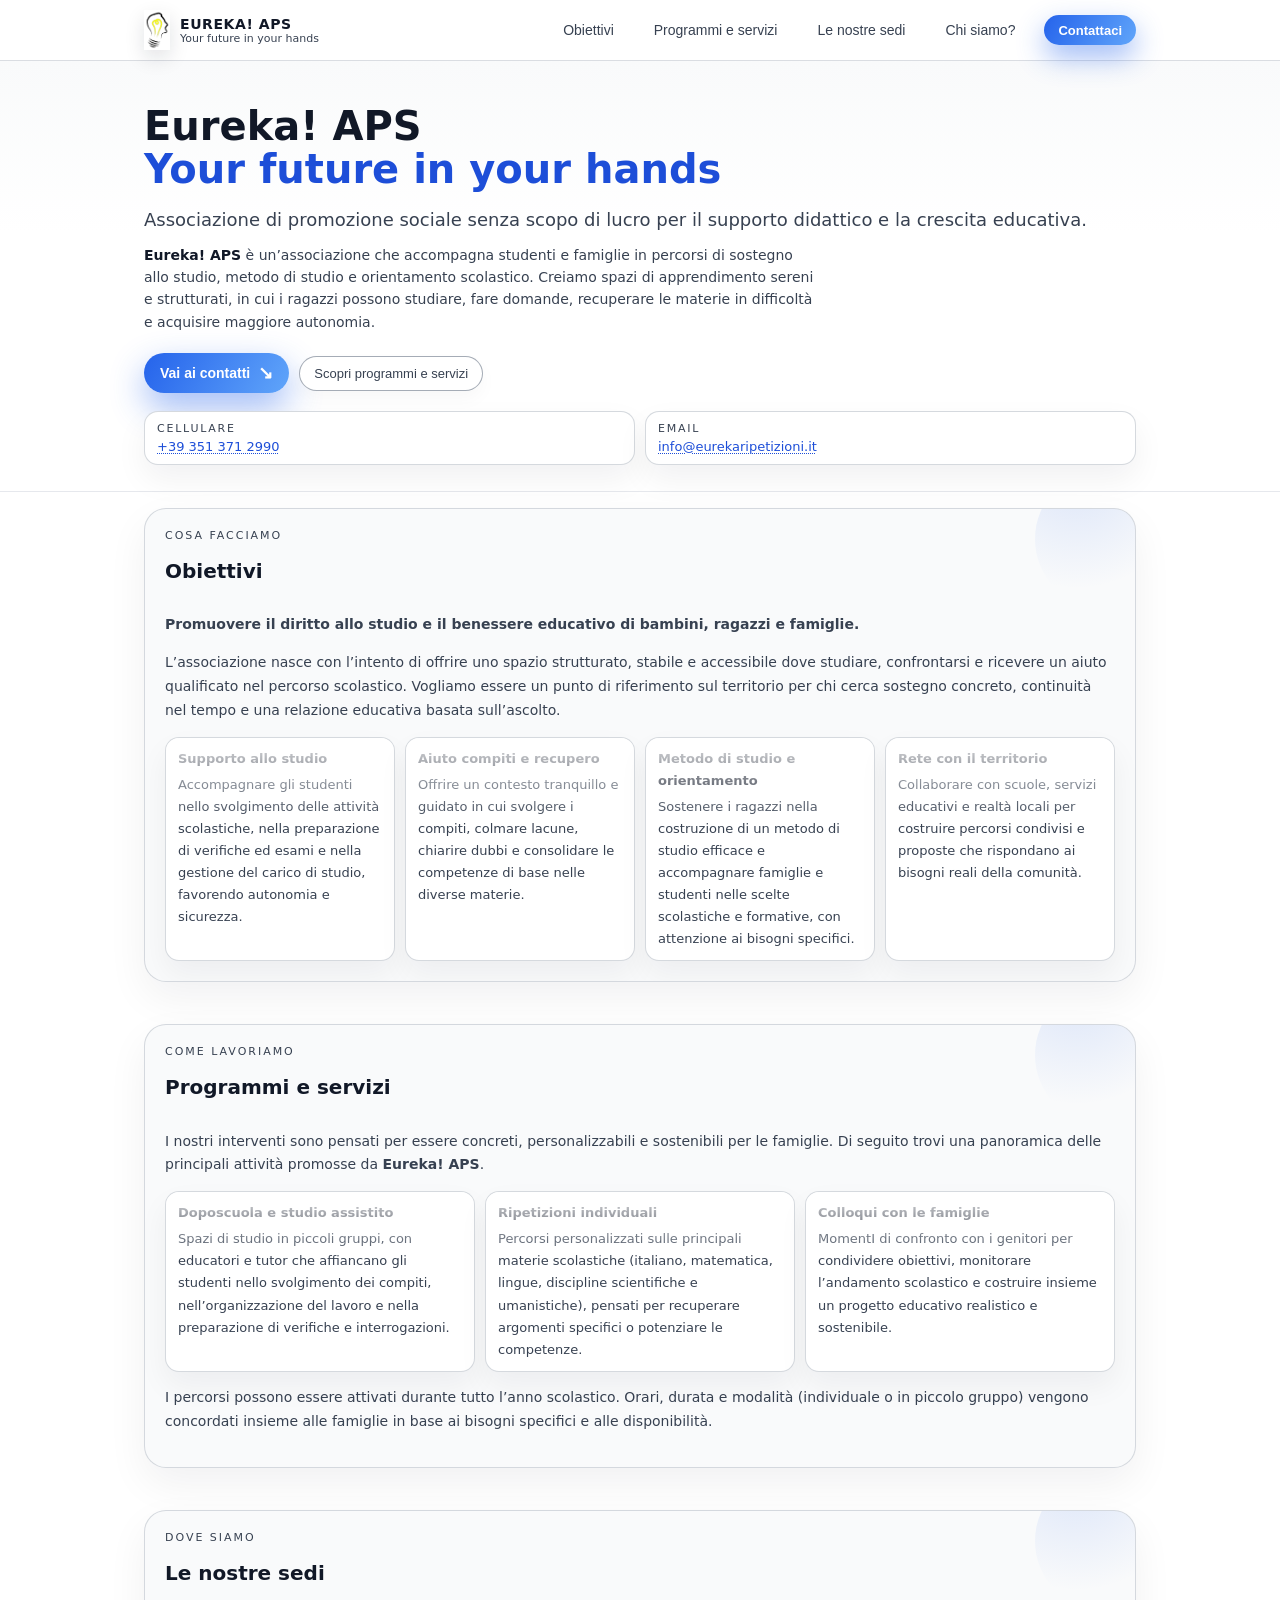
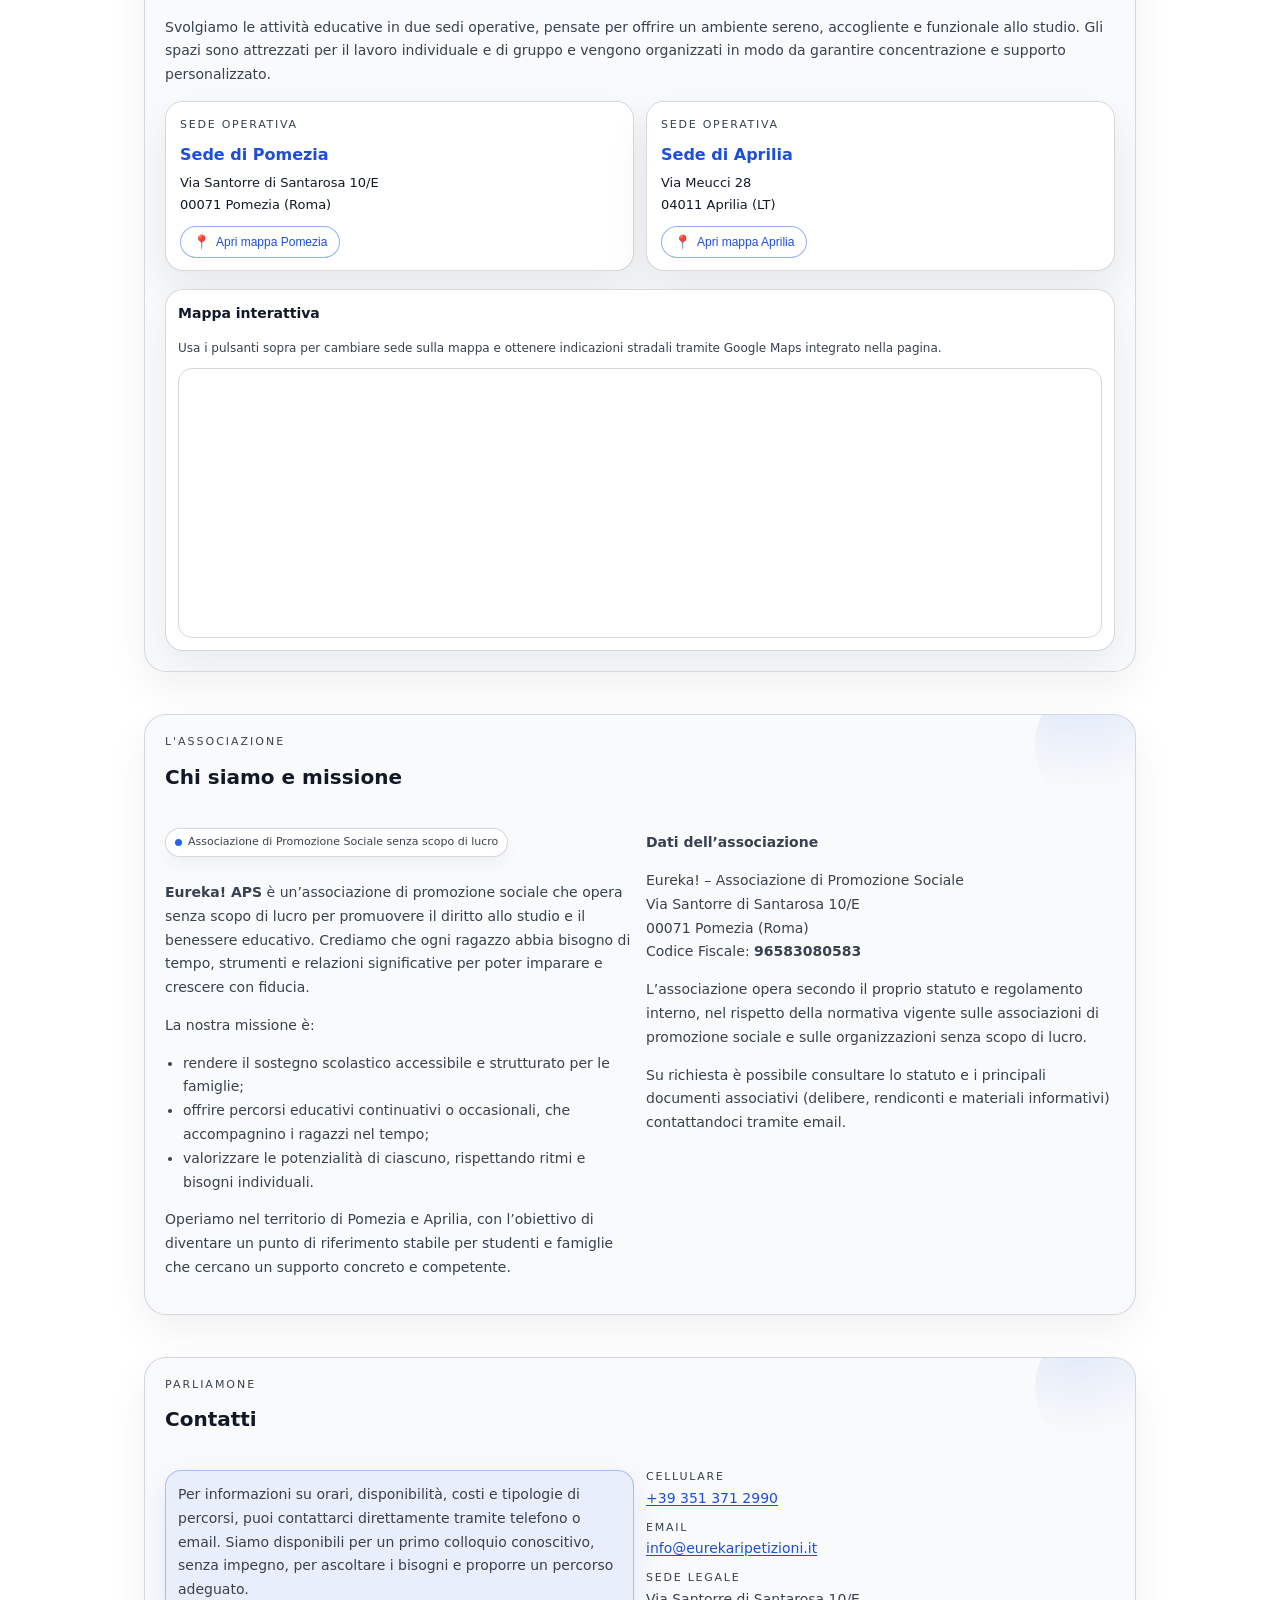
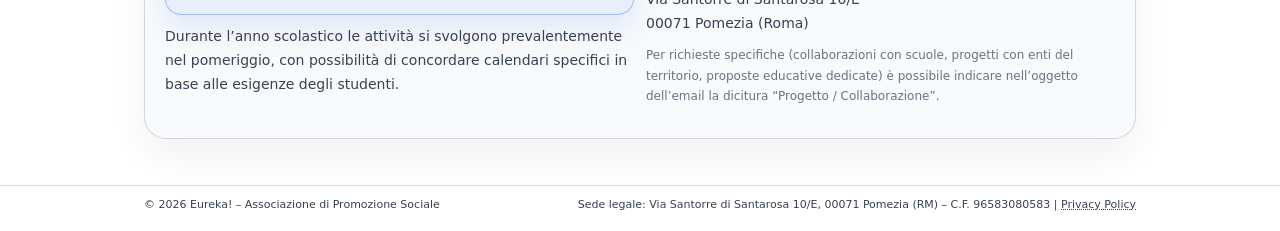
==== index.html @ 98cc7f1d "Update index.html" ====
<!DOCTYPE html>
<html lang="it">
<head>
    <meta charset="UTF-8">
    <meta name="viewport" content="width=device-width, initial-scale=1.0">
    <title>Eureka! APS – Your future in your hands</title>
    <meta name="description" content="Eureka! APS è un'associazione di promozione sociale senza scopo di lucro che offre supporto didattico, doposcuola e ripetizioni per studenti di ogni ordine e grado a Pomezia e Aprilia.">
    <style>
        :root {
            --bg-page: #ffffff;
            --bg-soft: #f9fafb;
            --card-bg: #ffffff;
            --accent: #2563eb;
            --accent-soft: rgba(37, 99, 235, 0.08);
            --accent-strong: #1d4ed8;
            --text-main: #111827;
            --text-muted: #374151;
            --border-subtle: rgba(209, 213, 219, 0.9);
            --radius-lg: 18px;
            --radius-full: 999px;
            --shadow-soft: 0 18px 40px rgba(15, 23, 42, 0.08);
            --max-width: 1024px;
            --transition-fast: 0.16s ease-out;
        }

        * {
            box-sizing: border-box;
        }

        body {
            margin: 0;
            font-family: system-ui, -apple-system, BlinkMacSystemFont, "SF Pro Text", Roboto, sans-serif;
            background: var(--bg-page);
            color: var(--text-main);
            -webkit-font-smoothing: antialiased;
        }

        a {
            color: inherit;
            text-decoration: none;
        }

        .page-shell {
            min-height: 100vh;
            display: flex;
            flex-direction: column;
            background: var(--bg-page);
        }

        /* HEADER */

        header {
            position: sticky;
            top: 0;
            z-index: 20;
            backdrop-filter: blur(16px);
            background: rgba(255, 255, 255, 0.96);
            border-bottom: 1px solid rgba(209, 213, 219, 0.8);
        }

        .nav {
            max-width: var(--max-width);
            margin: 0 auto;
            padding: 10px 16px;
            display: flex;
            align-items: center;
            justify-content: space-between;
            gap: 12px;
        }

        .nav-brand {
            display: flex;
            align-items: center;
            gap: 10px;
        }

        .logo-img {
            height: 40px;
            width: auto;
            border-radius: 0;
            box-shadow: 0 8px 20px rgba(15, 23, 42, 0.12);
        }

        .nav-title {
            display: flex;
            flex-direction: column;
        }

        .nav-title span:first-child {
            font-weight: 600;
            letter-spacing: 0.04em;
            font-size: 14px;
            text-transform: uppercase;
        }

        .nav-title span:last-child {
            font-size: 11px;
            color: var(--text-muted);
        }

        .nav-links {
            display: flex;
            gap: 18px;
            font-size: 14px;
            color: var(--text-muted);
        }

        .nav-link {
            padding: 6px 10px;
            border-radius: var(--radius-full);
            border: 1px solid transparent;
            cursor: pointer;
            background: transparent;
            font-size: 14px;
            color: var(--text-muted);
            transition: all var(--transition-fast);
        }

        .nav-link:hover {
            color: var(--text-main);
            border-color: rgba(156, 163, 175, 0.8);
            background: rgba(248, 250, 252, 0.9);
            transform: translateY(-1px);
            box-shadow: 0 6px 16px rgba(15, 23, 42, 0.08);
        }

        .nav-cta {
            padding: 7px 14px;
            border-radius: var(--radius-full);
            border: none;
            background: linear-gradient(120deg, #2563eb, #60a5fa);
            color: #ffffff;
            font-weight: 600;
            font-size: 13px;
            cursor: pointer;
            box-shadow: 0 12px 28px rgba(37, 99, 235, 0.45);
            white-space: nowrap;
            transition: transform var(--transition-fast), box-shadow var(--transition-fast), filter var(--transition-fast);
        }

        .nav-cta:hover {
            transform: translateY(-2px);
            box-shadow: 0 18px 42px rgba(37, 99, 235, 0.6);
            filter: brightness(1.05);
        }

        .nav-toggle {
            display: none;
            border: 1px solid rgba(156, 163, 175, 0.8);
            background: #ffffff;
            border-radius: var(--radius-full);
            padding: 6px 10px;
            color: var(--text-muted);
            font-size: 12px;
            cursor: pointer;
        }

        main {
            flex: 1;
        }

        /* HERO */

        .hero-wrapper {
            background: linear-gradient(to bottom, #f9fafb 0, #ffffff 40%);
            border-bottom: 1px solid rgba(229, 231, 235, 0.9);
        }

        .hero {
            max-width: var(--max-width);
            margin: 0 auto;
            padding: 28px 16px 26px;
        }

        .hero-badge {
            display: inline-flex;
            align-items: center;
            gap: 8px;
            border-radius: var(--radius-full);
            padding: 4px 10px 4px 4px;
            border: 1px solid rgba(156, 163, 175, 0.8);
            background: #ffffff;
            font-size: 11px;
            color: var(--text-muted);
            box-shadow: 0 8px 18px rgba(15, 23, 42, 0.04);
        }

        .hero-badge-dot {
            width: 18px;
            height: 18px;
            border-radius: var(--radius-full);
            background: radial-gradient(circle at 30% 0%, #22c55e, #16a34a 50%, #bbf7d0 100%);
            box-shadow: 0 0 0 1px rgba(34, 197, 94, 0.7);
        }

        .hero-title {
            font-size: clamp(30px, 4vw, 40px);
            line-height: 1.07;
            font-weight: 700;
            margin: 16px 0 10px;
        }

        .hero-title span {
            color: var(--accent-strong);
        }

        .hero-subtitle {
            font-size: 18px;
            color: var(--text-muted);
            margin-bottom: 10px;
        }

        .hero-subsubtitle {
            font-size: 14px;
            color: var(--text-muted);
            margin-bottom: 16px;
        }

        .hero-intro {
            font-size: 14px;
            line-height: 1.6;
            color: var(--text-muted);
            max-width: 42rem;
        }

        .hero-intro strong {
            color: var(--text-main);
            font-weight: 600;
        }

        .hero-actions {
            display: flex;
            flex-wrap: wrap;
            gap: 10px;
            margin-top: 20px;
            align-items: center;
        }

        .btn-primary {
            padding: 9px 16px;
            border-radius: var(--radius-full);
            border: none;
            background: linear-gradient(120deg, #2563eb, #60a5fa);
            color: #ffffff;
            font-size: 14px;
            font-weight: 600;
            cursor: pointer;
            box-shadow: 0 14px 34px rgba(37, 99, 235, 0.45);
            display: inline-flex;
            align-items: center;
            gap: 8px;
            transition: transform var(--transition-fast), box-shadow var(--transition-fast), filter var(--transition-fast);
        }

        .btn-primary span {
            font-size: 18px;
        }

        .btn-primary:hover {
            transform: translateY(-2px);
            box-shadow: 0 20px 48px rgba(37, 99, 235, 0.65);
            filter: brightness(1.06);
        }

        .btn-ghost {
            padding: 9px 14px;
            border-radius: var(--radius-full);
            border: 1px solid rgba(156, 163, 175, 0.9);
            background: #ffffff;
            color: var(--text-muted);
            font-size: 13px;
            cursor: pointer;
            box-shadow: 0 8px 18px rgba(15, 23, 42, 0.03);
            transition: transform var(--transition-fast), box-shadow var(--transition-fast), background var(--transition-fast), color var(--transition-fast);
        }

        .btn-ghost:hover {
            background: #f9fafb;
            color: var(--text-main);
            transform: translateY(-1px);
            box-shadow: 0 14px 30px rgba(15, 23, 42, 0.08);
        }

        .hero-note {
            margin-top: 14px;
            font-size: 12px;
            color: var(--text-muted);
            border-radius: var(--radius-full);
            padding: 7px 12px;
            background: #ffffff;
            border: 1px dashed rgba(156, 163, 175, 0.9);
            max-width: 520px;
            box-shadow: 0 10px 24px rgba(15, 23, 42, 0.04);
        }

        /* MINI BOX CONTATTI NELL'HERO */

        .hero-contact-strip {
            margin-top: 18px;
            display: flex;
            flex-wrap: wrap;
            gap: 10px;
        }

        .hero-contact-card {
            flex: 1 1 220px;
            min-width: 220px;
            padding: 10px 12px;
            border-radius: 14px;
            background: #ffffff;
            border: 1px solid rgba(209, 213, 219, 0.9);
            box-shadow: 0 14px 32px rgba(15, 23, 42, 0.06);
            font-size: 13px;
            color: var(--text-muted);
            display: grid;
            gap: 4px;
            transition: transform var(--transition-fast), box-shadow var(--transition-fast), border-color var(--transition-fast);
        }

        .hero-contact-card:hover {
            transform: translateY(-2px);
            box-shadow: 0 20px 48px rgba(37, 99, 235, 0.16);
            border-color: rgba(37, 99, 235, 0.55);
        }

        .hero-contact-label {
            font-size: 11px;
            text-transform: uppercase;
            letter-spacing: 0.16em;
            color: var(--text-muted);
        }

        .hero-contact-value a {
            text-decoration: underline;
            text-decoration-style: dotted;
            text-decoration-thickness: 1px;
            text-underline-offset: 2px;
            color: var(--accent-strong);
            font-weight: 500;
        }

        .hero-contact-value a:hover {
            color: #1e40af;
        }

        /* SEZIONI */

        .section {
            max-width: var(--max-width);
            margin: 0 auto;
            padding: 16px 16px 26px;
        }

        .section-inner {
            background: var(--bg-soft);
            border-radius: 22px;
            border: 1px solid var(--border-subtle);
            padding: 20px;
            box-shadow: 0 16px 40px rgba(15, 23, 42, 0.06);
            position: relative;
            overflow: hidden;
        }

        .section-inner::before {
            content: "";
            position: absolute;
            top: -40px;
            right: -40px;
            width: 140px;
            height: 140px;
            border-radius: 999px;
            background: radial-gradient(circle at 30% 0%, rgba(37, 99, 235, 0.14), transparent 70%);
            pointer-events: none;
        }

        .section-header {
            display: flex;
            justify-content: space-between;
            gap: 12px;
            align-items: baseline;
            margin-bottom: 12px;
            position: relative;
        }

        .section-title {
            font-size: 20px;
            font-weight: 600;
            color: var(--text-main);
        }

        .section-kicker {
            font-size: 11px;
            text-transform: uppercase;
            letter-spacing: 0.18em;
            color: var(--text-muted);
        }

        .section-body {
            font-size: 14px;
            line-height: 1.7;
            color: var(--text-muted);
            position: relative;
        }

        .pill {
            display: inline-flex;
            align-items: center;
            gap: 6px;
            padding: 4px 9px;
            border-radius: var(--radius-full);
            border: 1px solid rgba(209, 213, 219, 0.9);
            font-size: 11px;
            color: var(--text-muted);
            margin-bottom: 10px;
            background: #ffffff;
            box-shadow: 0 8px 18px rgba(15, 23, 42, 0.04);
        }

        .pill-dot {
            width: 7px;
            height: 7px;
            border-radius: var(--radius-full);
            background: #2563eb;
        }

        /* OBIETTIVI */

        .objectives-list {
            margin-top: 10px;
            display: grid;
            grid-template-columns: repeat(auto-fit, minmax(190px, 1fr));
            gap: 10px;
        }

        .objective-item {
            padding: 10px 12px;
            border-radius: 14px;
            background: #ffffff;
            border: 1px solid rgba(209, 213, 219, 0.9);
            font-size: 13px;
            color: var(--text-muted);
            box-shadow: 0 14px 30px rgba(15, 23, 42, 0.05);
            position: relative;
            overflow: hidden;
            transition: transform var(--transition-fast), box-shadow var(--transition-fast), border-color var(--transition-fast);
        }

        .objective-item::before {
            content: "";
            position: absolute;
            top: 0;
            left: -20%;
            width: 140%;
            height: 38%;
            background: linear-gradient(to bottom, rgba(255, 255, 255, 0.9), transparent);
            pointer-events: none;
        }

        .objective-item strong {
            display: block;
            margin-bottom: 4px;
            font-size: 13px;
            color: var(--text-main);
        }

        .objective-item:hover {
            transform: translateY(-2px);
            box-shadow: 0 20px 46px rgba(15, 23, 42, 0.12);
            border-color: rgba(37, 99, 235, 0.55);
        }

        /* SEDI VISIBILI */

        .cards-grid {
            margin-top: 12px;
            display: grid;
            grid-template-columns: repeat(auto-fit, minmax(230px, 1fr));
            gap: 12px;
        }

        .card {
            background: #ffffff;
            border-radius: 18px;
            padding: 14px 14px 12px;
            border: 1px solid rgba(209, 213, 219, 0.9);
            box-shadow: 0 18px 40px rgba(15, 23, 42, 0.08);
            position: relative;
            overflow: hidden;
            transition: transform var(--transition-fast), box-shadow var(--transition-fast), border-color var(--transition-fast), background var(--transition-fast);
        }

        .card::before {
            content: "";
            position: absolute;
            top: 0;
            left: -20%;
            width: 140%;
            height: 40%;
            background: linear-gradient(to bottom, rgba(255, 255, 255, 0.95), transparent);
            pointer-events: none;
        }

        .card-label {
            font-size: 11px;
            color: var(--text-muted);
            text-transform: uppercase;
            letter-spacing: 0.16em;
            margin-bottom: 6px;
            position: relative;
        }

        .card-title {
            position: relative;
            font-size: 16px;
            font-weight: 600;
            margin-bottom: 4px;
            color: var(--accent-strong);
        }

        .card-address {
            position: relative;
            font-size: 13px;
            color: var(--text-main);
            margin-bottom: 10px;
        }

        .card:hover {
            transform: translateY(-4px);
            box-shadow: 0 24px 60px rgba(37, 99, 235, 0.2);
            border-color: rgba(37, 99, 235, 0.7);
            background: #fefefe;
        }

        .card-actions {
            position: relative;
            margin-top: 4px;
        }

        .btn-map {
            display: inline-flex;
            align-items: center;
            gap: 6px;
            padding: 7px 12px;
            border-radius: var(--radius-full);
            border: 1px solid rgba(37, 99, 235, 0.5);
            background: #ffffff;
            color: var(--accent-strong);
            font-size: 12px;
            font-weight: 500;
            cursor: pointer;
            transition: background var(--transition-fast), color var(--transition-fast), box-shadow var(--transition-fast), transform var(--transition-fast), border-color var(--transition-fast);
        }

        .btn-map span {
            font-size: 14px;
        }

        .btn-map:hover {
            background: linear-gradient(120deg, #2563eb, #60a5fa);
            color: #ffffff;
            box-shadow: 0 14px 32px rgba(37, 99, 235, 0.45);
            transform: translateY(-1px);
            border-color: transparent;
        }

        /* MAPPA */

        .map-wrapper {
            margin-top: 18px;
            border-radius: 18px;
            background: #ffffff;
            border: 1px solid rgba(209, 213, 219, 0.9);
            box-shadow: 0 18px 40px rgba(15, 23, 42, 0.06);
            padding: 12px;
            position: relative;
        }

        .map-header {
            font-size: 14px;
            font-weight: 600;
            margin-bottom: 4px;
            color: var(--text-main);
        }

        .map-subtitle {
            font-size: 12px;
            color: var(--text-muted);
            margin-bottom: 10px;
        }

        .map-frame-wrapper {
            border-radius: 14px;
            overflow: hidden;
            border: 1px solid rgba(209, 213, 219, 0.9);
        }

        #mapFrame {
            width: 100%;
            height: 260px;
            border: 0;
        }

        /* COLONNE / CONTATTI */

        .two-column {
            display: grid;
            grid-template-columns: minmax(0, 1.1fr) minmax(0, 1.1fr);
            gap: 12px;
        }

        .contact-highlight {
            margin-top: 10px;
            padding: 12px;
            border-radius: 16px;
            background: var(--accent-soft);
            border: 1px solid rgba(37, 99, 235, 0.35);
            font-size: 14px;
            color: var(--text-muted);
            box-shadow: 0 14px 32px rgba(37, 99, 235, 0.12);
        }

        .contact-highlight a {
            text-decoration: underline;
            text-decoration-style: dotted;
            text-decoration-thickness: 1px;
        }

        .contact-data {
            display: grid;
            gap: 8px;
            margin-top: 8px;
            font-size: 14px;
        }

        .contact-row-label {
            font-size: 11px;
            text-transform: uppercase;
            letter-spacing: 0.16em;
            color: var(--text-muted);
        }

        .contact-row-value a {
            text-decoration: underline;
            text-decoration-style: solid;
            text-underline-offset: 2px;
            color: var(--accent-strong);
            font-weight: 500;
            transition: color var(--transition-fast);
        }

        .contact-row-value a:hover {
            color: #1e40af;
        }

        footer {
            border-top: 1px solid rgba(209, 213, 219, 0.9);
            margin-top: 20px;
            background: #ffffff;
        }

        .footer-inner {
            max-width: var(--max-width);
            margin: 0 auto;
            padding: 12px 16px 20px;
            font-size: 11px;
            color: var(--text-muted);
            display: flex;
            justify-content: space-between;
            gap: 10px;
            flex-wrap: wrap;
        }

        .footer-inner a {
            text-decoration: underline;
            text-decoration-style: dotted;
            text-decoration-thickness: 1px;
        }

        /* RESPONSIVE */

        @media (max-width: 768px) {
            .nav-links {
                display: none;
                position: absolute;
                top: 52px;
                right: 12px;
                padding: 10px;
                border-radius: 16px;
                background: #ffffff;
                border: 1px solid rgba(209, 213, 219, 0.9);
                flex-direction: column;
                min-width: 180px;
                box-shadow: 0 14px 30px rgba(15, 23, 42, 0.12);
            }

            .nav-links.open {
                display: flex;
            }

            .nav-cta {
                width: 100%;
                justify-content: center;
            }

            .nav-toggle {
                display: inline-flex;
                align-items: center;
                gap: 6px;
            }

            .nav {
                position: relative;
            }

            .section-inner {
                border-radius: 18px;
            }

            .two-column {
                grid-template-columns: minmax(0, 1fr);
            }

            .hero-title {
                font-size: 28px;
            }

            #mapFrame {
                height: 220px;
            }
        }

        @media (max-width: 480px) {
            .hero {
                padding-bottom: 22px;
            }
        }
    </style>
</head>
<body>
<div class="page-shell">
    <header>
        <div class="nav">
            <div class="nav-brand">
                <img src="logo.png" alt="Logo Eureka! APS" class="logo-img">
                <div class="nav-title">
                    <span>Eureka! APS</span>
                    <span>Your future in your hands</span>
                </div>
            </div>
            <button class="nav-toggle" id="navToggle">
                Menu
                <span>☰</span>
            </button>
            <nav class="nav-links" id="navLinks">
                <button class="nav-link" data-scroll="#obiettivi">Obiettivi</button>
                <button class="nav-link" data-scroll="#programmi">Programmi e servizi</button>
                <button class="nav-link" data-scroll="#sedi">Le nostre sedi</button>
                <button class="nav-link" data-scroll="#chi-siamo">Chi siamo?</button>
                <button class="nav-cta" data-scroll="#contatti">Contattaci</button>
            </nav>
        </div>
    </header>

    <main>
        <div class="hero-wrapper">
            <section class="hero" id="top">
                <div>
                    <h1 class="hero-title">
                        Eureka! APS<br>
                        <span>Your future in your hands</span>
                    </h1>
                    <p class="hero-subtitle">
                        Associazione di promozione sociale senza scopo di lucro per il supporto didattico e la crescita educativa.
                    </p>
                    <p class="hero-intro">
                        <strong>Eureka! APS</strong> è un’associazione che accompagna studenti e famiglie in percorsi
                        di sostegno allo studio, metodo di studio e orientamento scolastico. Creiamo spazi di
                        apprendimento sereni e strutturati, in cui i ragazzi possono studiare, fare domande,
                        recuperare le materie in difficoltà e acquisire maggiore autonomia.
                    </p>
                    <div class="hero-actions">
                        <button class="btn-primary" data-scroll="#contatti">
                            Vai ai contatti <span>↘</span>
                        </button>
                        <button class="btn-ghost" data-scroll="#programmi">
                            Scopri programmi e servizi
                        </button>
                    </div>

                    <!-- Mini box contatti subito visibile -->
                    <div class="hero-contact-strip">
                        <div class="hero-contact-card">
                            <div class="hero-contact-label">Cellulare</div>
                            <div class="hero-contact-value">
                                <a href="tel:+393513712990">+39 351 371 2990</a>
                            </div>
                        </div>
                        <div class="hero-contact-card">
                            <div class="hero-contact-label">Email</div>
                            <div class="hero-contact-value">
                                <a href="mailto:info@eurekaripetizioni.it">info@eurekaripetizioni.it</a>
                            </div>
                        </div>
                    </div>
                </div>
            </section>
        </div>

        <!-- OBIETTIVI SINTETICI -->
        <section class="section" id="obiettivi">
            <div class="section-inner">
                <div class="section-header">
                    <div>
                        <div class="section-kicker">Cosa facciamo</div>
                        <h2 class="section-title">Obiettivi</h2>
                    </div>
                </div>
                <div class="section-body">
                    <p><strong>Promuovere il diritto allo studio e il benessere educativo di bambini, ragazzi e famiglie.</strong></p>
                    <p>
                        L’associazione nasce con l’intento di offrire uno spazio strutturato, stabile e accessibile dove
                        studiare, confrontarsi e ricevere un aiuto qualificato nel percorso scolastico. Vogliamo essere
                        un punto di riferimento sul territorio per chi cerca sostegno concreto, continuità nel tempo e
                        una relazione educativa basata sull’ascolto.
                    </p>
                    <div class="objectives-list">
                        <div class="objective-item">
                            <strong>Supporto allo studio</strong>
                            Accompagnare gli studenti nello svolgimento delle attività scolastiche, nella preparazione
                            di verifiche ed esami e nella gestione del carico di studio, favorendo autonomia e sicurezza.
                        </div>
                        <div class="objective-item">
                            <strong>Aiuto compiti e recupero</strong>
                            Offrire un contesto tranquillo e guidato in cui svolgere i compiti, colmare lacune,
                            chiarire dubbi e consolidare le competenze di base nelle diverse materie.
                        </div>
                        <div class="objective-item">
                            <strong>Metodo di studio e orientamento</strong>
                            Sostenere i ragazzi nella costruzione di un metodo di studio efficace e accompagnare famiglie
                            e studenti nelle scelte scolastiche e formative, con attenzione ai bisogni specifici.
                        </div>
                        <div class="objective-item">
                            <strong>Rete con il territorio</strong>
                            Collaborare con scuole, servizi educativi e realtà locali per costruire percorsi condivisi
                            e proposte che rispondano ai bisogni reali della comunità.
                        </div>
                    </div>
                </div>
            </div>
        </section>

        <!-- PROGRAMMI E SERVIZI -->
        <section class="section" id="programmi">
            <div class="section-inner">
                <div class="section-header">
                    <div>
                        <div class="section-kicker">Come lavoriamo</div>
                        <h2 class="section-title">Programmi e servizi</h2>
                    </div>
                </div>
                <div class="section-body">
                    <p>
                        I nostri interventi sono pensati per essere concreti, personalizzabili e sostenibili per le
                        famiglie. Di seguito trovi una panoramica delle principali attività promosse da <strong>Eureka! APS</strong>.
                    </p>
                    <div class="objectives-list">
                                                <div class="objective-item">
                            <strong>Doposcuola e studio assistito</strong>
                            Spazi di studio in piccoli gruppi, con educatori e tutor che affiancano gli studenti
                            nello svolgimento dei compiti, nell’organizzazione del lavoro e nella preparazione di
                            verifiche e interrogazioni.
                        </div>
                        <div class="objective-item">
                            <strong>Ripetizioni individuali</strong>
                            Percorsi personalizzati sulle principali materie scolastiche (italiano, matematica,
                            lingue, discipline scientifiche e umanistiche), pensati per recuperare argomenti specifici
                            o potenziare le competenze.
                        </div>
                        <div class="objective-item">
                            <strong>Colloqui con le famiglie</strong>
                            MomentI di confronto con i genitori per condividere obiettivi, monitorare l’andamento
                            scolastico e costruire insieme un progetto educativo realistico e sostenibile.
                        </div>
                    </div>
                    <p style="margin-top:14px;">
                        I percorsi possono essere attivati durante tutto l’anno scolastico. Orari, durata e modalità
                        (individuale o in piccolo gruppo) vengono concordati insieme alle famiglie in base ai bisogni
                        specifici e alle disponibilità.
                    </p>
                </div>
            </div>
        </section>

        <!-- SEDI -->
        <section class="section" id="sedi">
            <div class="section-inner">
                <div class="section-header">
                    <div>
                        <div class="section-kicker">Dove siamo</div>
                        <h2 class="section-title">Le nostre sedi</h2>
                    </div>
                </div>
                <div class="section-body">
                    <p>
                        Svolgiamo le attività educative in due sedi operative, pensate per offrire un ambiente sereno,
                        accogliente e funzionale allo studio. Gli spazi sono attrezzati per il lavoro individuale e di
                        gruppo e vengono organizzati in modo da garantire concentrazione e supporto personalizzato.
                    </p>
                    <div class="cards-grid">
                        <div class="card">
                            <div class="card-label">Sede operativa</div>
                            <div class="card-title">Sede di Pomezia</div>
                            <div class="card-address">
                                Via Santorre di Santarosa 10/E<br>
                                00071 Pomezia (Roma)
                            </div>
                            <div class="card-actions">
                                <button class="btn-map"
                                        data-address="Via Santorre di Santarosa 10/E, 00071 Pomezia (RM)">
                                    <span>📍</span> Apri mappa Pomezia
                                </button>
                            </div>
                        </div>
                        <div class="card">
                            <div class="card-label">Sede operativa</div>
                            <div class="card-title">Sede di Aprilia</div>
                            <div class="card-address">
                                Via Meucci 28<br>
                                04011 Aprilia (LT)
                            </div>
                            <div class="card-actions">
                                <button class="btn-map"
                                        data-address="Via Meucci 28, 04011 Aprilia (LT)">
                                    <span>📍</span> Apri mappa Aprilia
                                </button>
                            </div>
                        </div>
                    </div>

                    <!-- Mappa integrata -->
                    <div class="map-wrapper">
                        <div class="map-header">Mappa interattiva</div>
                        <p class="map-subtitle">
                            Usa i pulsanti sopra per cambiare sede sulla mappa e ottenere indicazioni stradali tramite
                            Google Maps integrato nella pagina.
                        </p>
                        <div class="map-frame-wrapper">
                            <iframe
                                id="mapFrame"
                                loading="lazy"
                                referrerpolicy="no-referrer-when-downgrade"
                                allowfullscreen>
                            </iframe>
                        </div>
                    </div>
                </div>
            </div>
        </section>

        <!-- CHI SIAMO / MISSION -->
        <section class="section" id="chi-siamo">
            <div class="section-inner">
                <div class="section-header">
                    <div>
                        <div class="section-kicker">L'associazione</div>
                        <h2 class="section-title">Chi siamo e missione</h2>
                    </div>
                </div>
                <div class="section-body two-column">
                    <div>
                        <p class="pill">
                            <span class="pill-dot"></span>
                            Associazione di Promozione Sociale senza scopo di lucro
                        </p>
                        <p>
                            <strong>Eureka! APS</strong> è un’associazione di promozione sociale che opera senza scopo
                            di lucro per promuovere il diritto allo studio e il benessere educativo. Crediamo che ogni
                            ragazzo abbia bisogno di tempo, strumenti e relazioni significative per poter imparare e
                            crescere con fiducia.
                        </p>
                        <p>
                            La nostra missione è:
                        </p>
                        <ul style="margin-top:6px; padding-left:18px;">
                            <li>rendere il sostegno scolastico accessibile e strutturato per le famiglie;</li>
                            <li>offrire percorsi educativi continuativi o occasionali, che accompagnino i ragazzi nel tempo;</li>
                            <li>valorizzare le potenzialità di ciascuno, rispettando ritmi e bisogni individuali.</li>
                        </ul>
                        <p style="margin-top:10px;">
                            Operiamo nel territorio di Pomezia e Aprilia, con l’obiettivo di diventare un punto di
                            riferimento stabile per studenti e famiglie che cercano un supporto concreto e competente.
                        </p>
                    </div>
                    <div>
                        <p><strong>Dati dell’associazione</strong></p>
                        <p>
                            Eureka! – Associazione di Promozione Sociale<br>
                            Via Santorre di Santarosa 10/E<br>
                            00071 Pomezia (Roma)<br>
                            Codice Fiscale: <strong>96583080583</strong>
                        </p>
                        <p>
                            L’associazione opera secondo il proprio statuto e regolamento interno, nel rispetto della
                            normativa vigente sulle associazioni di promozione sociale e sulle organizzazioni senza
                            scopo di lucro.
                        </p>
                        <p>
                            Su richiesta è possibile consultare lo statuto e i principali documenti associativi
                            (delibere, rendiconti e materiali informativi) contattandoci tramite email.
                        </p>
                    </div>
                </div>
            </div>
        </section>

        <!-- CONTATTI -->
        <section class="section" id="contatti">
            <div class="section-inner">
                <div class="section-header">
                    <div>
                        <div class="section-kicker">Parliamone</div>
                        <h2 class="section-title">Contatti</h2>
                    </div>
                </div>
                <div class="section-body two-column">
                    <div>
                        <div class="contact-highlight">
                            Per informazioni su orari, disponibilità, costi e tipologie di percorsi, puoi contattarci direttamente tramite telefono o email. Siamo disponibili per
                            un primo colloquio conoscitivo, senza impegno, per ascoltare i bisogni e proporre un percorso adeguato.
                        </div>
                        <p style="margin-top:10px;">
                            Durante l’anno scolastico le attività si svolgono prevalentemente nel pomeriggio, con
                            possibilità di concordare calendari specifici in base alle esigenze degli studenti.
                        </p>
                    </div>
                    <div>
                        <div class="contact-data">
                            <div>
                                <div class="contact-row-label">Cellulare</div>
                                <div class="contact-row-value">
                                    <a href="tel:+393513712990">+39 351 371 2990</a>
                                </div>
                            </div>
                            <div>
                                <div class="contact-row-label">Email</div>
                                <div class="contact-row-value">
                                    <a href="mailto:info@eurekaripetizioni.it">info@eurekaripetizioni.it</a>
                                </div>
                            </div>
                            <div>
                                <div class="contact-row-label">Sede legale</div>
                                <div class="contact-row-value">
                                    Via Santorre di Santarosa 10/E<br>
                                    00071 Pomezia (Roma)
                                </div>
                            </div>
                        </div>
                        <p style="margin-top:10px; font-size:12px; color:#6b7280;">
                            Per richieste specifiche (collaborazioni con scuole, progetti con enti del territorio,
                            proposte educative dedicate) è possibile indicare nell’oggetto dell’email la dicitura
                            “Progetto / Collaborazione”.
                        </p>
                    </div>
                </div>
            </div>
        </section>
    </main>

    <footer>
        <div class="footer-inner">
            <div>
                © <span id="year"></span> Eureka! – Associazione di Promozione Sociale
            </div>
            <div>
                Sede legale: Via Santorre di Santarosa 10/E, 00071 Pomezia (RM) – C.F. 96583080583 |
                <a href="./privacy.html" data-scroll="#privacy">Privacy Policy</a>
            </div>
        </div>
    </footer>
</div>

<script>
    // Anno automatico footer
    document.getElementById('year').textContent = new Date().getFullYear();

    // Smooth scroll
    function smoothScrollTo(target) {
        const el = document.querySelector(target);
        if (!el) return;
        const headerOffset = 70;
        const rect = el.getBoundingClientRect();
        const offset = rect.top + window.scrollY - headerOffset;

        window.scrollTo({
            top: offset,
            behavior: 'smooth'
        });
    }

    document.querySelectorAll('[data-scroll]').forEach(function (btn) {
        btn.addEventListener('click', function () {
            const target = this.getAttribute('data-scroll');
            smoothScrollTo(target);
            const navLinks = document.getElementById('navLinks');
            if (navLinks.classList.contains('open')) {
                navLinks.classList.remove('open');
            }
        });
    });

    // Toggle menu mobile
    const navToggle = document.getElementById('navToggle');
    const navLinks = document.getElementById('navLinks');

    navToggle.addEventListener('click', function () {
        navLinks.classList.toggle('open');
    });

    // Chiudi menu se clic fuori (mobile)
    document.addEventListener('click', function (e) {
        if (window.innerWidth > 768) return;
        if (!navLinks.contains(e.target) && e.target !== navToggle && !navToggle.contains(e.target)) {
            navLinks.classList.remove('open');
        }
    });

    window.addEventListener('resize', function () {
        if (window.innerWidth > 768) {
            navLinks.classList.remove('open');
        }
    });

    // MAPPA GOOGLE "BUILT-IN"
    const mapFrame = document.getElementById('mapFrame');

    function setMap(address) {
        if (!mapFrame) return;
        const base = 'https://www.google.com/maps?q=';
        const url = base + encodeURIComponent(address) + '&output=embed';
        mapFrame.src = url;
    }

    // Collega i pulsanti mappa
    document.querySelectorAll('.btn-map').forEach(function (btn) {
        btn.addEventListener('click', function () {
            const address = this.getAttribute('data-address');
            if (!address) return;
            setMap(address);
            // scroll verso la mappa
            const mapWrapper = document.querySelector('.map-wrapper');
            if (mapWrapper) {
                mapWrapper.scrollIntoView({ behavior: 'smooth', block: 'start' });
            }
        });
    });

    // Mappa iniziale: Pomezia
    setMap('Via Santorre di Santarosa 10/E, 00071 Pomezia (RM)');
</script>
</body>
</html>
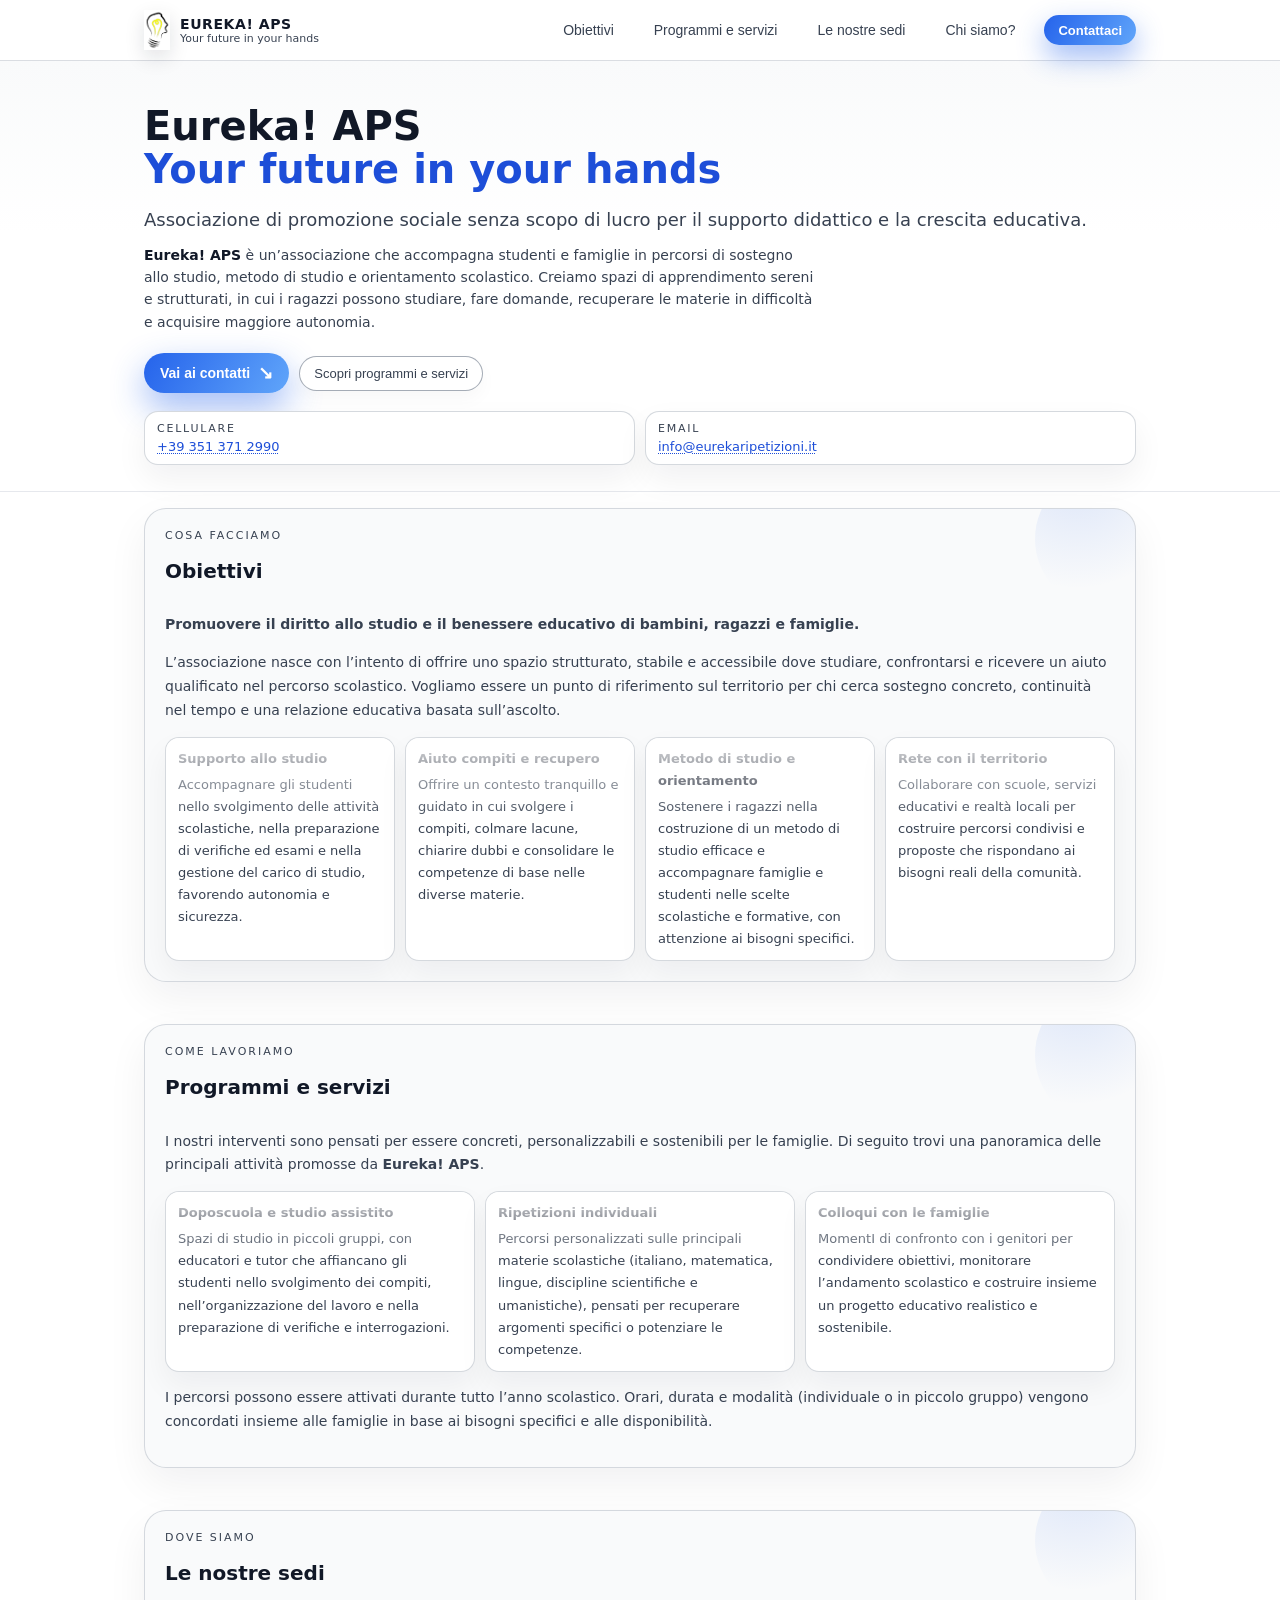
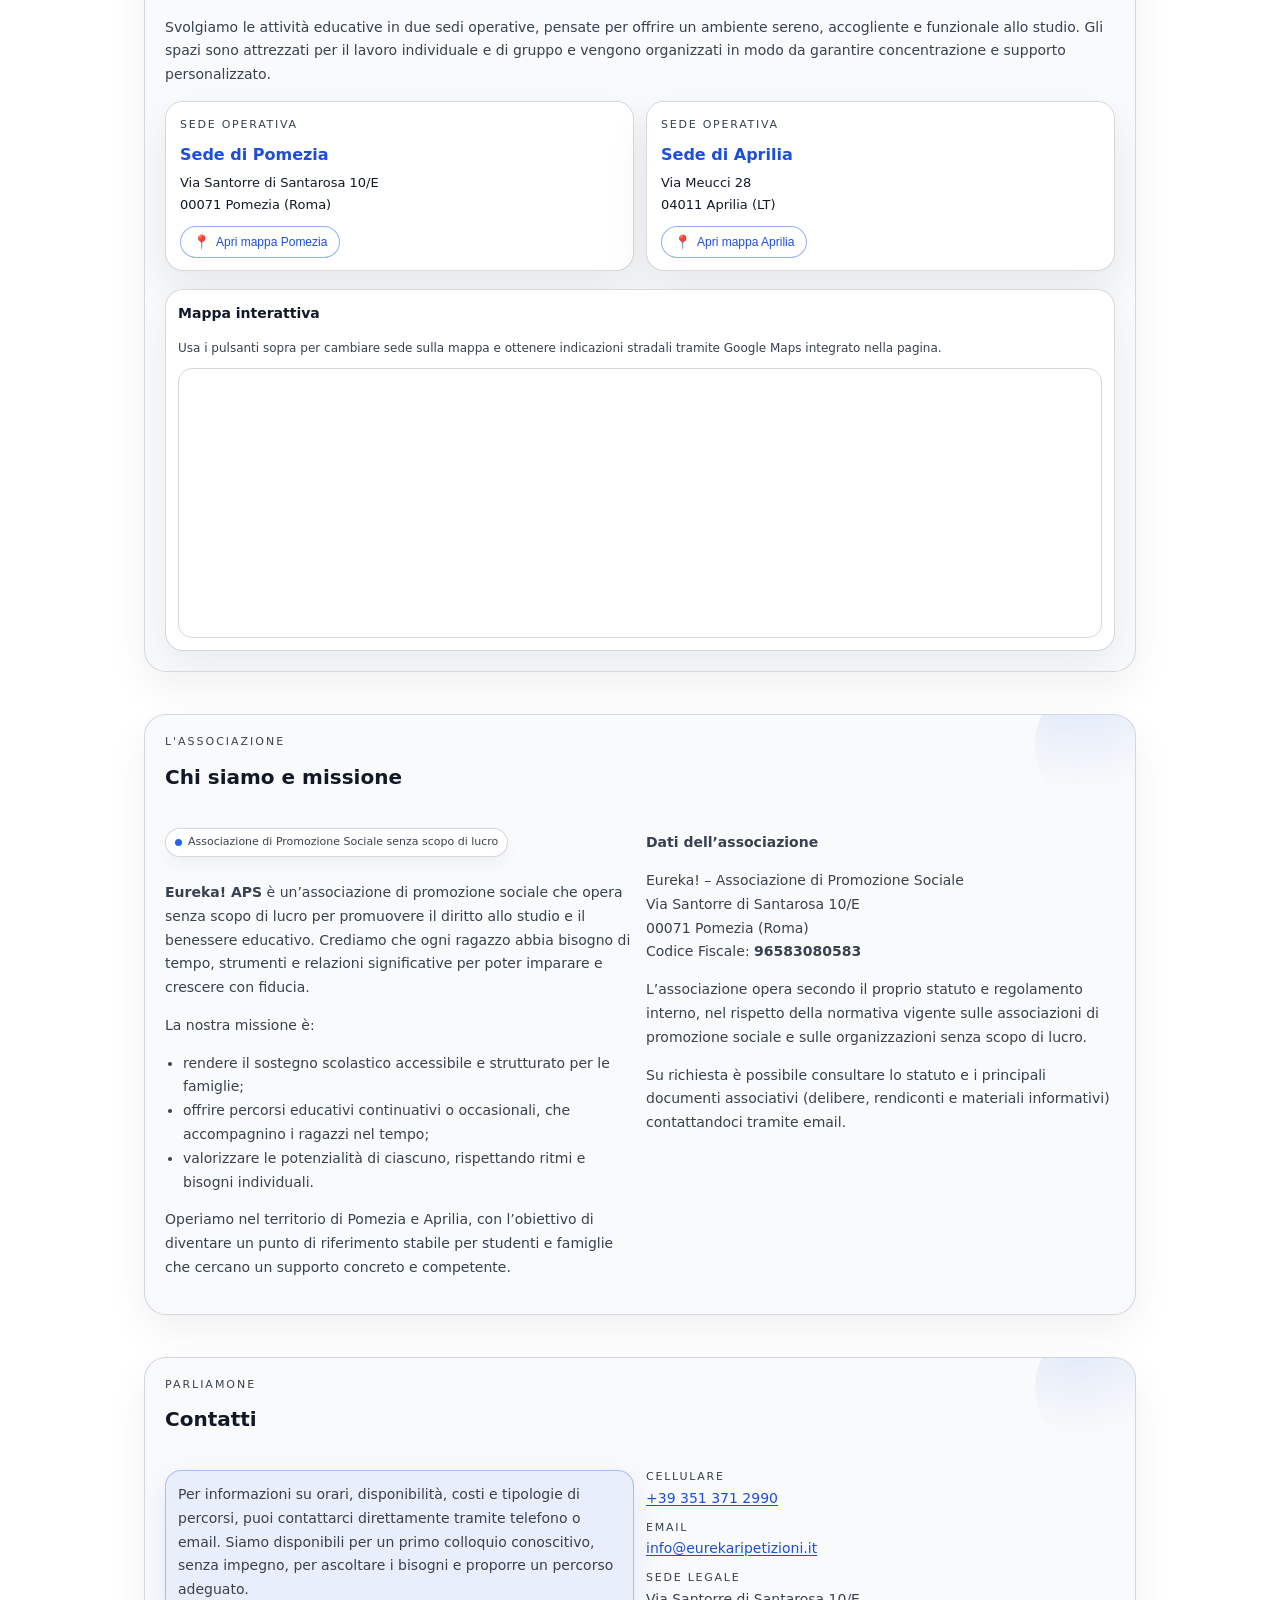
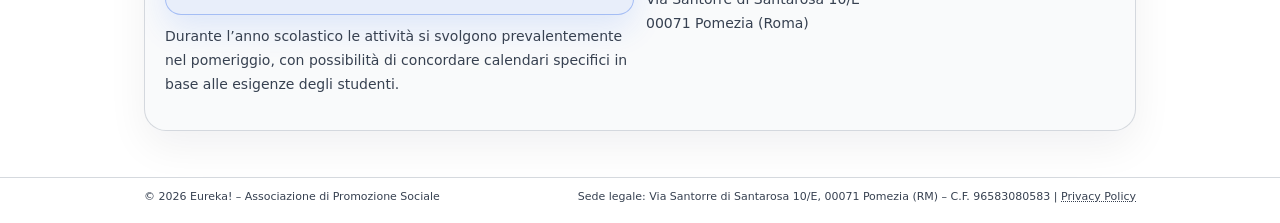
==== commit f8ccb62b: "Update index.html" ====
--- a/index.html
+++ b/index.html
@@ -1055,11 +1055,6 @@
                                 </div>
                             </div>
                         </div>
-                        <p style="margin-top:10px; font-size:12px; color:#6b7280;">
-                            Per richieste specifiche (collaborazioni con scuole, progetti con enti del territorio,
-                            proposte educative dedicate) è possibile indicare nell’oggetto dell’email la dicitura
-                            “Progetto / Collaborazione”.
-                        </p>
                     </div>
                 </div>
             </div>
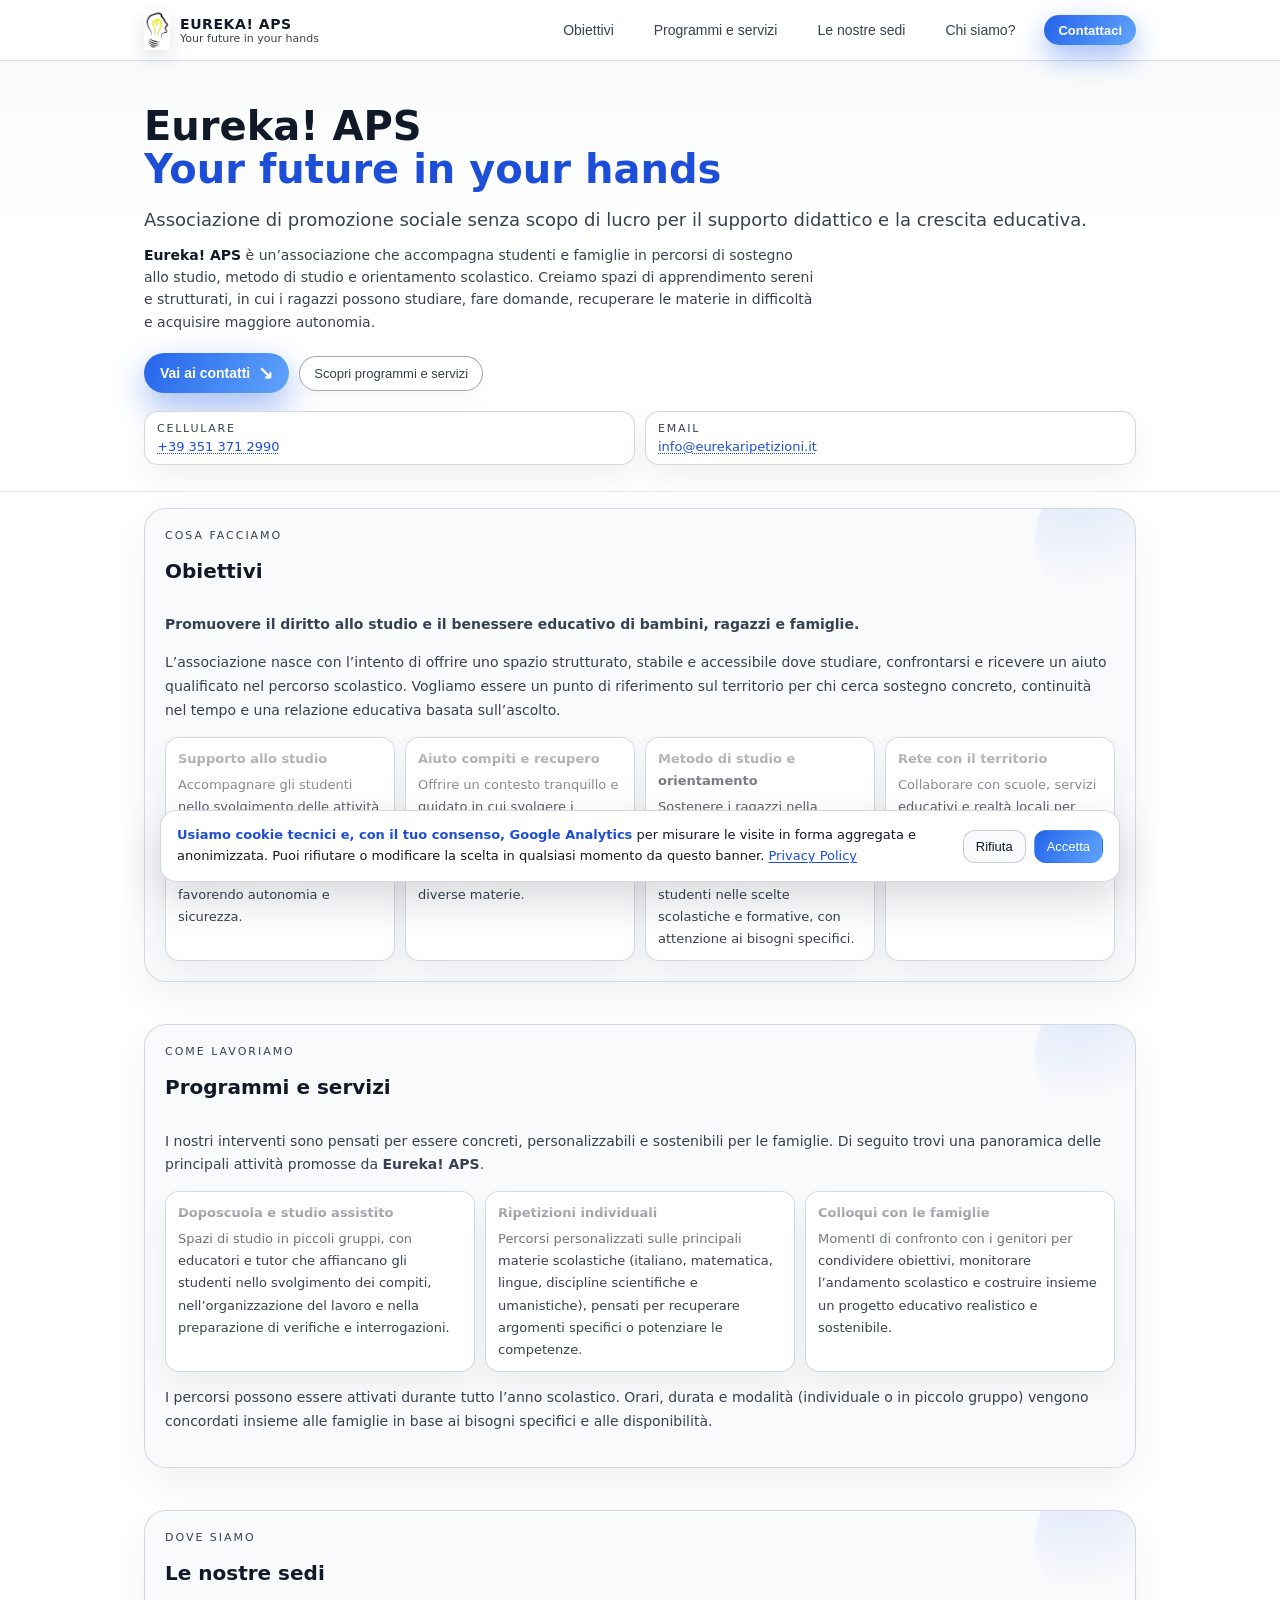
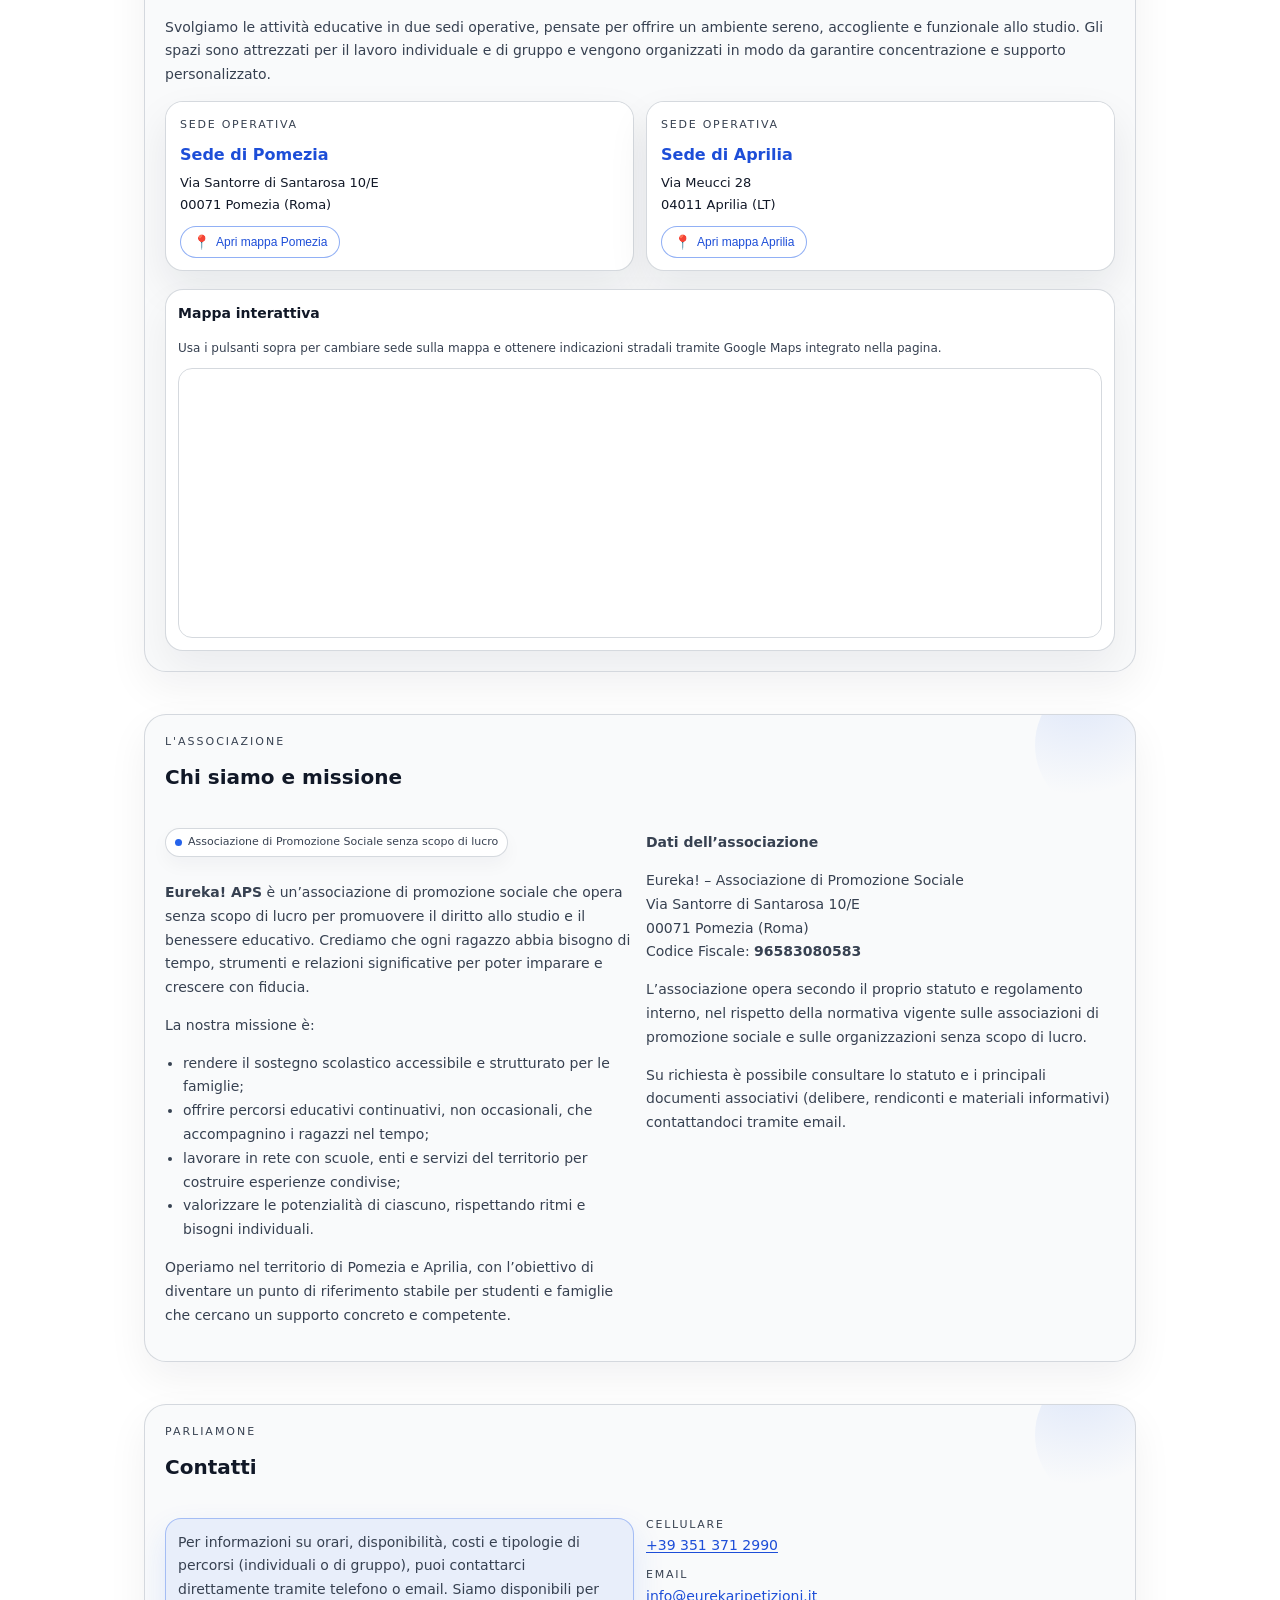
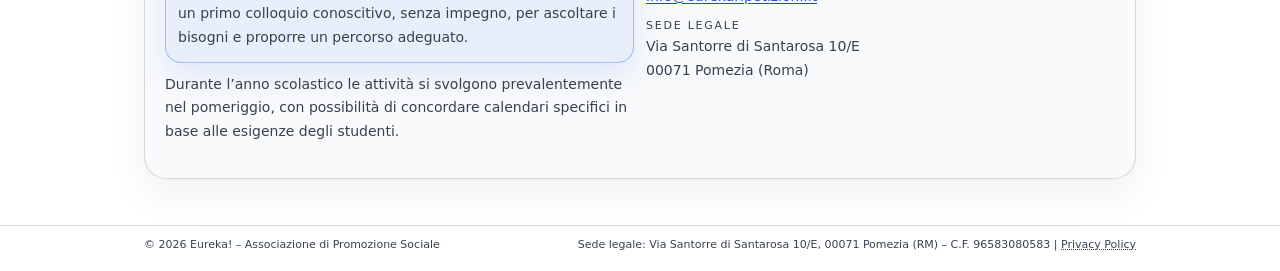
==== commit acabfe6c: "Aggiunti di cookies per il sito web. index.html aggioranto." ====
--- a/index.html
+++ b/index.html
@@ -676,6 +676,99 @@
             text-decoration-thickness: 1px;
         }
 
+        /* COOKIE BANNER */
+
+        .cookie-banner {
+            position: fixed;
+            bottom: 18px;
+            left: 50%;
+            transform: translateX(-50%);
+            width: min(960px, calc(100% - 20px));
+            background: #ffffff;
+            color: var(--text-main);
+            border-radius: 16px;
+            border: 1px solid var(--border-subtle);
+            box-shadow: 0 18px 44px rgba(15, 23, 42, 0.16);
+            padding: 14px 16px;
+            display: none;
+            gap: 12px;
+            align-items: center;
+            z-index: 50;
+        }
+
+        .cookie-banner.visible {
+            display: flex;
+        }
+
+        .cookie-text {
+            flex: 1;
+            font-size: 13px;
+            line-height: 1.6;
+        }
+
+        .cookie-text strong {
+            color: var(--accent-strong);
+        }
+
+        .cookie-text a {
+            color: var(--accent-strong);
+            text-decoration: underline;
+            text-underline-offset: 2px;
+        }
+
+        .cookie-actions {
+            display: flex;
+            gap: 8px;
+            align-items: center;
+            flex-wrap: wrap;
+        }
+
+        .cookie-btn {
+            padding: 8px 12px;
+            border-radius: 12px;
+            border: 1px solid rgba(148, 163, 184, 0.5);
+            background: #f8fafc;
+            color: var(--text-main);
+            cursor: pointer;
+            font-size: 13px;
+            transition: transform var(--transition-fast), box-shadow var(--transition-fast), background var(--transition-fast), border-color var(--transition-fast);
+        }
+
+        .cookie-btn:hover {
+            transform: translateY(-1px);
+            border-color: rgba(37, 99, 235, 0.4);
+            box-shadow: 0 10px 22px rgba(15, 23, 42, 0.08);
+            background: #ffffff;
+        }
+
+        .cookie-btn.primary {
+            background: linear-gradient(120deg, #2563eb, #60a5fa);
+            border-color: transparent;
+            color: #ffffff;
+        }
+
+        .cookie-manage {
+            position: fixed;
+            bottom: 18px;
+            left: 18px;
+            padding: 7px 12px;
+            border-radius: 12px;
+            border: 1px solid rgba(107, 114, 128, 0.6);
+            background: #ffffff;
+            color: #111827;
+            font-size: 12px;
+            cursor: pointer;
+            box-shadow: 0 14px 30px rgba(15, 23, 42, 0.12);
+            display: none;
+            z-index: 45;
+        }
+
+        .cookie-manage.visible {
+            display: inline-flex;
+            align-items: center;
+            gap: 6px;
+        }
+
         /* RESPONSIVE */
 
         @media (max-width: 768px) {
@@ -727,11 +820,30 @@
             #mapFrame {
                 height: 220px;
             }
+
+            .cookie-banner {
+                flex-direction: column;
+                align-items: flex-start;
+            }
+
+            .cookie-actions {
+                width: 100%;
+            }
         }
 
         @media (max-width: 480px) {
             .hero {
                 padding-bottom: 22px;
+            }
+
+            .cookie-banner {
+                bottom: 12px;
+                padding: 12px;
+            }
+
+            .cookie-manage {
+                bottom: 12px;
+                left: 12px;
             }
         }
     </style>
@@ -983,7 +1095,8 @@
                         </p>
                         <ul style="margin-top:6px; padding-left:18px;">
                             <li>rendere il sostegno scolastico accessibile e strutturato per le famiglie;</li>
-                            <li>offrire percorsi educativi continuativi o occasionali, che accompagnino i ragazzi nel tempo;</li>
+                            <li>offrire percorsi educativi continuativi, non occasionali, che accompagnino i ragazzi nel tempo;</li>
+                            <li>lavorare in rete con scuole, enti e servizi del territorio per costruire esperienze condivise;</li>
                             <li>valorizzare le potenzialità di ciascuno, rispettando ritmi e bisogni individuali.</li>
                         </ul>
                         <p style="margin-top:10px;">
@@ -1025,8 +1138,10 @@
                 <div class="section-body two-column">
                     <div>
                         <div class="contact-highlight">
-                            Per informazioni su orari, disponibilità, costi e tipologie di percorsi, puoi contattarci direttamente tramite telefono o email. Siamo disponibili per
-                            un primo colloquio conoscitivo, senza impegno, per ascoltare i bisogni e proporre un percorso adeguato.
+                            Per informazioni su orari, disponibilità, costi e tipologie di percorsi (individuali o di
+                            gruppo), puoi contattarci direttamente tramite telefono o email. Siamo disponibili per
+                            un primo colloquio conoscitivo, senza impegno, per ascoltare i bisogni e proporre un
+                            percorso adeguato.
                         </div>
                         <p style="margin-top:10px;">
                             Durante l’anno scolastico le attività si svolgono prevalentemente nel pomeriggio, con
@@ -1074,9 +1189,132 @@
     </footer>
 </div>
 
+<div class="cookie-banner" id="cookieBanner" role="dialog" aria-live="polite" aria-label="Preferenze cookie">
+    <div class="cookie-text">
+        <strong>Usiamo cookie tecnici e, con il tuo consenso, Google Analytics</strong> per misurare
+        le visite in forma aggregata e anonimizzata. Puoi rifiutare o modificare la scelta in
+        qualsiasi momento da questo banner. <a href="./privacy.html">Privacy Policy</a>
+    </div>
+    <div class="cookie-actions">
+        <button class="cookie-btn" id="cookieReject">Rifiuta</button>
+        <button class="cookie-btn primary" id="cookieAccept">Accetta</button>
+    </div>
+</div>
+<button class="cookie-manage" id="cookieManage" type="button">Impostazioni cookie</button>
+
 <script>
     // Anno automatico footer
     document.getElementById('year').textContent = new Date().getFullYear();
+
+    // Cookie banner / Google Analytics
+    const GA_MEASUREMENT_ID = 'G-E2C088Q8M9';                                                                                                                       //codice google qui. 
+    const GA_DISABLED_FLAG = GA_MEASUREMENT_ID ? `ga-disable-${GA_MEASUREMENT_ID}` : null;
+    const CONSENT_KEY = 'cookie-consent';
+    const cookieBanner = document.getElementById('cookieBanner');
+    const cookieManage = document.getElementById('cookieManage');
+    const cookieAccept = document.getElementById('cookieAccept');
+    const cookieReject = document.getElementById('cookieReject');
+    let analyticsLoaded = false;
+
+    function showCookieBanner() {
+        if (cookieBanner) {
+            cookieBanner.classList.add('visible');
+        }
+        if (cookieManage) {
+            cookieManage.classList.remove('visible');
+        }
+    }
+
+    function hideCookieBanner() {
+        if (cookieBanner) {
+            cookieBanner.classList.remove('visible');
+        }
+    }
+
+    function toggleManageButton(visible) {
+        if (!cookieManage) return;
+        cookieManage.classList.toggle('visible', Boolean(visible));
+    }
+
+    function clearAnalyticsCookies() {
+        const analyticsCookies = ['_ga', '_gid', '_gat', `_ga_${GA_MEASUREMENT_ID?.replace('G-', '') || ''}`];
+        analyticsCookies.forEach(function (cookieName) {
+            if (!cookieName) return;
+            document.cookie = `${cookieName}=; expires=Thu, 01 Jan 1970 00:00:00 GMT; path=/`;
+        });
+    }
+
+    function setAnalyticsDisabled(disabled) {
+        if (!GA_DISABLED_FLAG) return;
+        window[GA_DISABLED_FLAG] = Boolean(disabled);
+        if (disabled) {
+            clearAnalyticsCookies();
+        }
+    }
+
+    function loadGoogleAnalytics() {
+        if (analyticsLoaded) return;
+        if (!GA_MEASUREMENT_ID || GA_MEASUREMENT_ID === 'G-XXXXXXXXXX') {
+            console.warn('Imposta GA_MEASUREMENT_ID per attivare Google Analytics.');
+            return;
+        }
+        analyticsLoaded = true;
+        setAnalyticsDisabled(false);
+        const script = document.createElement('script');
+        script.async = true;
+        script.src = `https://www.googletagmanager.com/gtag/js?id=${GA_MEASUREMENT_ID}`;
+        document.head.appendChild(script);
+
+        window.dataLayer = window.dataLayer || [];
+        function gtag(){dataLayer.push(arguments);}
+        window.gtag = window.gtag || gtag;
+        gtag('js', new Date());
+        gtag('config', GA_MEASUREMENT_ID, { anonymize_ip: true });
+    }
+
+    function applyConsent(status) {
+        if (status === 'accepted') {
+            loadGoogleAnalytics();
+            hideCookieBanner();
+            toggleManageButton(true);
+        } else if (status === 'rejected') {
+            setAnalyticsDisabled(true);
+            hideCookieBanner();
+            toggleManageButton(true);
+        }
+    }
+
+    if (cookieAccept) {
+        cookieAccept.addEventListener('click', function () {
+            localStorage.setItem(CONSENT_KEY, 'accepted');
+            applyConsent('accepted');
+        });
+    }
+
+    if (cookieReject) {
+        cookieReject.addEventListener('click', function () {
+            localStorage.setItem(CONSENT_KEY, 'rejected');
+            applyConsent('rejected');
+        });
+    }
+
+    if (cookieManage) {
+        cookieManage.addEventListener('click', function () {
+            showCookieBanner();
+        });
+    }
+
+    (function initConsent() {
+        setAnalyticsDisabled(true);
+        const saved = localStorage.getItem(CONSENT_KEY);
+        if (saved === 'accepted') {
+            applyConsent('accepted');
+        } else if (saved === 'rejected') {
+            applyConsent('rejected');
+        } else {
+            showCookieBanner();
+        }
+    })();
 
     // Smooth scroll
     function smoothScrollTo(target) {
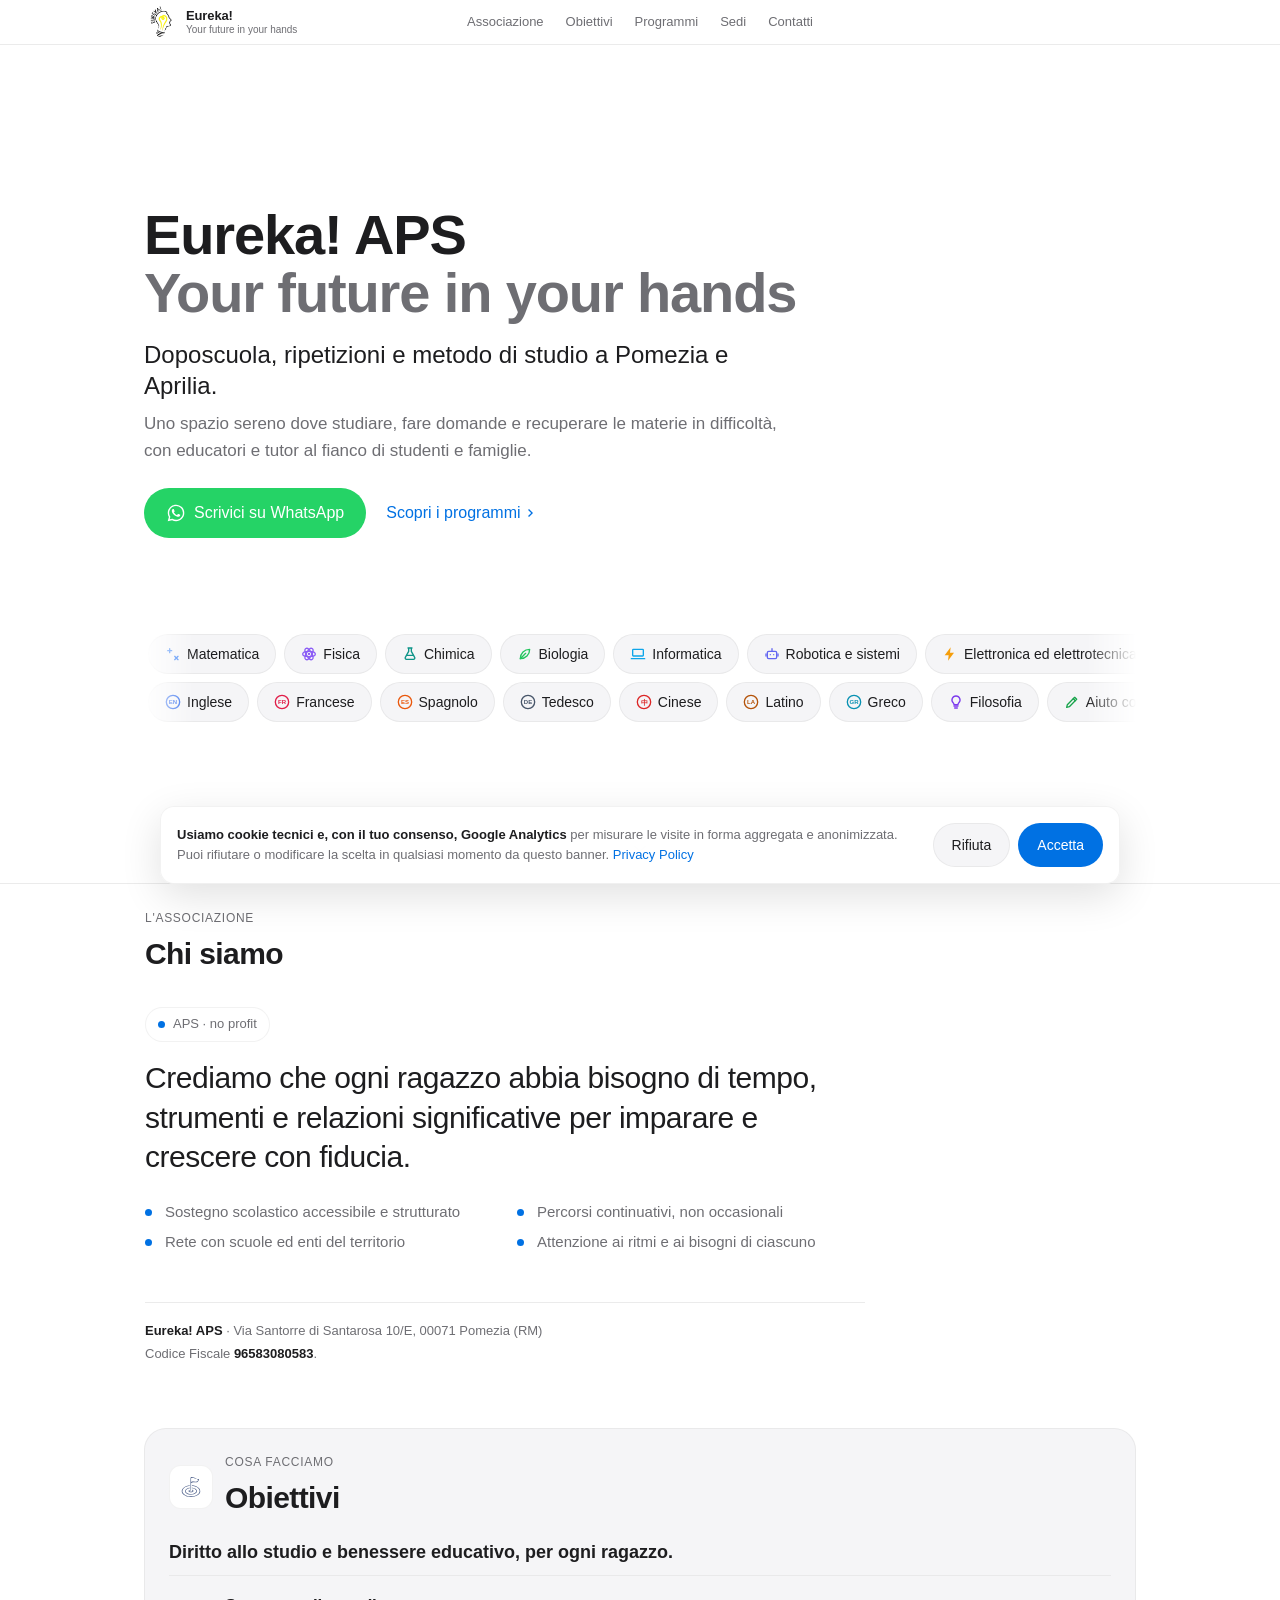
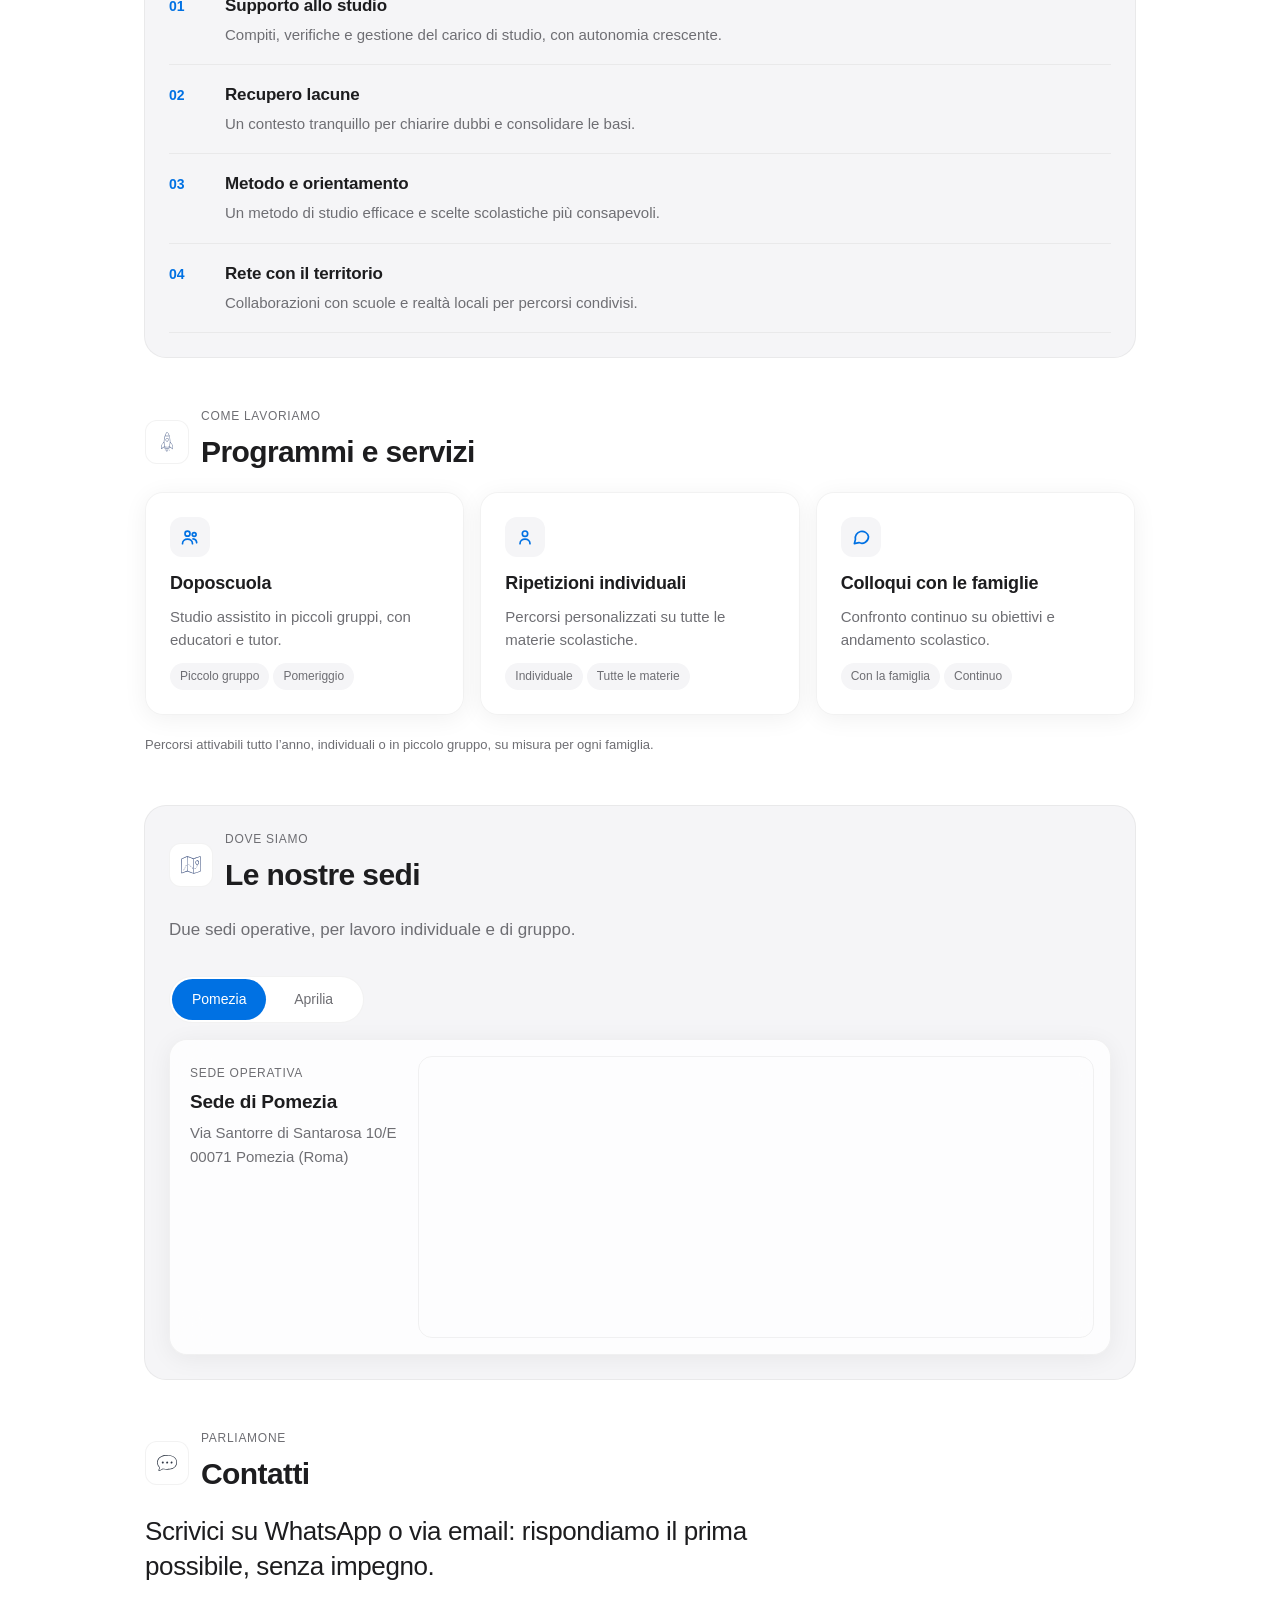
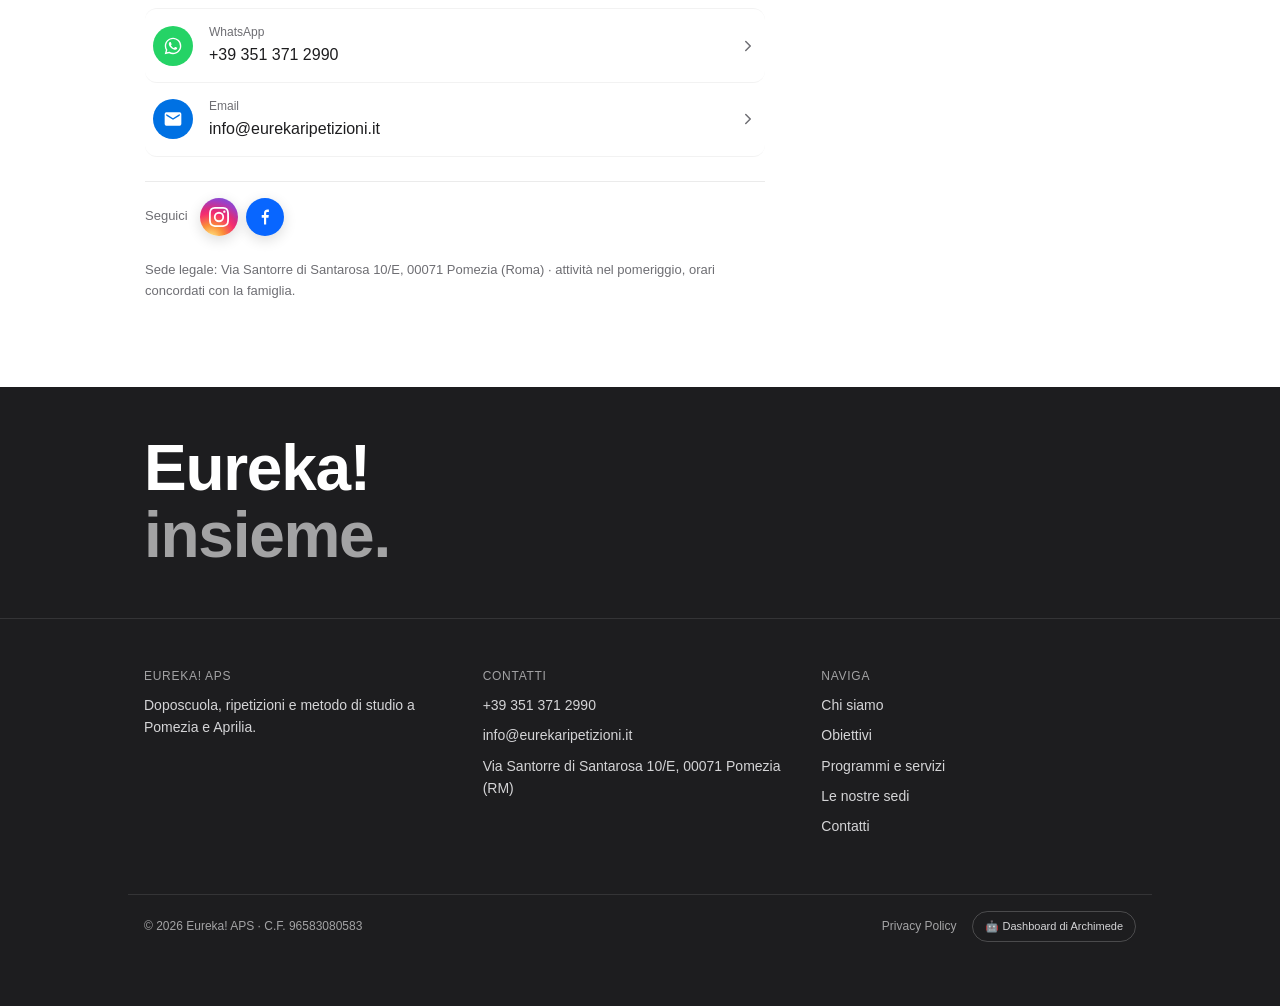
==== commit 354df47f: "Aggiornato sito web." ====
--- a/index.html
+++ b/index.html
@@ -1,874 +1,152 @@
 <!DOCTYPE html>
-<html lang="it">
+<html lang="it" data-theme="light">
 <head>
     <meta charset="UTF-8">
     <meta name="viewport" content="width=device-width, initial-scale=1.0">
-    <title>Eureka! APS – Your future in your hands</title>
-    <meta name="description" content="Eureka! APS è un'associazione di promozione sociale senza scopo di lucro che offre supporto didattico, doposcuola e ripetizioni per studenti di ogni ordine e grado a Pomezia e Aprilia.">
-    <style>
-        :root {
-            --bg-page: #ffffff;
-            --bg-soft: #f9fafb;
-            --card-bg: #ffffff;
-            --accent: #2563eb;
-            --accent-soft: rgba(37, 99, 235, 0.08);
-            --accent-strong: #1d4ed8;
-            --text-main: #111827;
-            --text-muted: #374151;
-            --border-subtle: rgba(209, 213, 219, 0.9);
-            --radius-lg: 18px;
-            --radius-full: 999px;
-            --shadow-soft: 0 18px 40px rgba(15, 23, 42, 0.08);
-            --max-width: 1024px;
-            --transition-fast: 0.16s ease-out;
+    <title>Ripetizioni e doposcuola a Pomezia e Aprilia — Eureka! APS</title>
+    <meta name="description" content="Doposcuola, ripetizioni individuali e metodo di studio per elementari, medie e superiori a Pomezia e Aprilia. Eureka! APS, associazione di promozione sociale senza scopo di lucro.">
+    <link rel="canonical" href="https://eurekaripetizioni.it/">
+    <meta name="robots" content="index, follow, max-image-preview:large">
+    <meta name="theme-color" content="#ffffff">
+
+    <!-- Open Graph -->
+    <meta property="og:type" content="website">
+    <meta property="og:site_name" content="Eureka! APS">
+    <meta property="og:locale" content="it_IT">
+    <meta property="og:url" content="https://eurekaripetizioni.it/">
+    <meta property="og:title" content="Ripetizioni e doposcuola a Pomezia e Aprilia — Eureka! APS">
+    <meta property="og:description" content="Doposcuola, ripetizioni individuali e metodo di studio per elementari, medie e superiori a Pomezia e Aprilia.">
+    <meta property="og:image" content="https://eurekaripetizioni.it/logo.png">
+    <meta name="twitter:card" content="summary">
+    <meta name="twitter:title" content="Ripetizioni e doposcuola a Pomezia e Aprilia — Eureka! APS">
+    <meta name="twitter:description" content="Doposcuola, ripetizioni individuali e metodo di studio a Pomezia e Aprilia.">
+    <meta name="twitter:image" content="https://eurekaripetizioni.it/logo.png">
+
+    <link rel="icon" type="image/png" href="favicon.png">
+    <link rel="apple-touch-icon" href="logo.png">
+    <link rel="stylesheet" href="css/index.css">
+
+    <script type="application/ld+json">
+    {
+      "@context": "https://schema.org",
+      "@graph": [
+        {
+          "@type": "EducationalOrganization",
+          "@id": "https://eurekaripetizioni.it/#organization",
+          "name": "Eureka! APS",
+          "alternateName": "Eureka! – Associazione di Promozione Sociale",
+          "url": "https://eurekaripetizioni.it/",
+          "logo": "https://eurekaripetizioni.it/logo.png",
+          "image": "https://eurekaripetizioni.it/logo.png",
+          "description": "Doposcuola, ripetizioni individuali e metodo di studio per studenti di ogni ordine e grado a Pomezia e Aprilia.",
+          "email": "info@eurekaripetizioni.it",
+          "telephone": "+39-351-371-2990",
+          "taxID": "96583080583",
+          "areaServed": ["Pomezia", "Aprilia", "Roma", "Latina"],
+          "sameAs": [
+            "https://www.instagram.com/eureka_centroripetizioni/",
+            "https://www.facebook.com/Eurekaripetizionipomezia/"
+          ],
+          "address": {
+            "@type": "PostalAddress",
+            "streetAddress": "Via Santorre di Santarosa 10/E",
+            "postalCode": "00071",
+            "addressLocality": "Pomezia",
+            "addressRegion": "RM",
+            "addressCountry": "IT"
+          },
+          "location": [
+            {
+              "@type": "Place",
+              "name": "Eureka! APS — Sede di Pomezia",
+              "address": {
+                "@type": "PostalAddress",
+                "streetAddress": "Via Santorre di Santarosa 10/E",
+                "postalCode": "00071",
+                "addressLocality": "Pomezia",
+                "addressRegion": "RM",
+                "addressCountry": "IT"
+              }
+            },
+            {
+              "@type": "Place",
+              "name": "Eureka! APS — Sede di Aprilia",
+              "address": {
+                "@type": "PostalAddress",
+                "streetAddress": "Via Meucci 28",
+                "postalCode": "04011",
+                "addressLocality": "Aprilia",
+                "addressRegion": "LT",
+                "addressCountry": "IT"
+              }
+            }
+          ]
+        },
+        {
+          "@type": "WebSite",
+          "@id": "https://eurekaripetizioni.it/#website",
+          "url": "https://eurekaripetizioni.it/",
+          "name": "Eureka! APS",
+          "inLanguage": "it-IT",
+          "publisher": { "@id": "https://eurekaripetizioni.it/#organization" }
+        },
+        {
+          "@type": "WebPage",
+          "@id": "https://eurekaripetizioni.it/#webpage",
+          "url": "https://eurekaripetizioni.it/",
+          "name": "Ripetizioni e doposcuola a Pomezia e Aprilia — Eureka! APS",
+          "isPartOf": { "@id": "https://eurekaripetizioni.it/#website" },
+          "about": { "@id": "https://eurekaripetizioni.it/#organization" },
+          "inLanguage": "it-IT"
         }
-
-        * {
-            box-sizing: border-box;
-        }
-
-        body {
-            margin: 0;
-            font-family: system-ui, -apple-system, BlinkMacSystemFont, "SF Pro Text", Roboto, sans-serif;
-            background: var(--bg-page);
-            color: var(--text-main);
-            -webkit-font-smoothing: antialiased;
-        }
-
-        a {
-            color: inherit;
-            text-decoration: none;
-        }
-
-        .page-shell {
-            min-height: 100vh;
-            display: flex;
-            flex-direction: column;
-            background: var(--bg-page);
-        }
-
-        /* HEADER */
-
-        header {
-            position: sticky;
-            top: 0;
-            z-index: 20;
-            backdrop-filter: blur(16px);
-            background: rgba(255, 255, 255, 0.96);
-            border-bottom: 1px solid rgba(209, 213, 219, 0.8);
-        }
-
-        .nav {
-            max-width: var(--max-width);
-            margin: 0 auto;
-            padding: 10px 16px;
-            display: flex;
-            align-items: center;
-            justify-content: space-between;
-            gap: 12px;
-        }
-
-        .nav-brand {
-            display: flex;
-            align-items: center;
-            gap: 10px;
-        }
-
-        .logo-img {
-            height: 40px;
-            width: auto;
-            border-radius: 0;
-            box-shadow: 0 8px 20px rgba(15, 23, 42, 0.12);
-        }
-
-        .nav-title {
-            display: flex;
-            flex-direction: column;
-        }
-
-        .nav-title span:first-child {
-            font-weight: 600;
-            letter-spacing: 0.04em;
-            font-size: 14px;
-            text-transform: uppercase;
-        }
-
-        .nav-title span:last-child {
-            font-size: 11px;
-            color: var(--text-muted);
-        }
-
-        .nav-links {
-            display: flex;
-            gap: 18px;
-            font-size: 14px;
-            color: var(--text-muted);
-        }
-
-        .nav-link {
-            padding: 6px 10px;
-            border-radius: var(--radius-full);
-            border: 1px solid transparent;
-            cursor: pointer;
-            background: transparent;
-            font-size: 14px;
-            color: var(--text-muted);
-            transition: all var(--transition-fast);
-        }
-
-        .nav-link:hover {
-            color: var(--text-main);
-            border-color: rgba(156, 163, 175, 0.8);
-            background: rgba(248, 250, 252, 0.9);
-            transform: translateY(-1px);
-            box-shadow: 0 6px 16px rgba(15, 23, 42, 0.08);
-        }
-
-        .nav-cta {
-            padding: 7px 14px;
-            border-radius: var(--radius-full);
-            border: none;
-            background: linear-gradient(120deg, #2563eb, #60a5fa);
-            color: #ffffff;
-            font-weight: 600;
-            font-size: 13px;
-            cursor: pointer;
-            box-shadow: 0 12px 28px rgba(37, 99, 235, 0.45);
-            white-space: nowrap;
-            transition: transform var(--transition-fast), box-shadow var(--transition-fast), filter var(--transition-fast);
-        }
-
-        .nav-cta:hover {
-            transform: translateY(-2px);
-            box-shadow: 0 18px 42px rgba(37, 99, 235, 0.6);
-            filter: brightness(1.05);
-        }
-
-        .nav-toggle {
-            display: none;
-            border: 1px solid rgba(156, 163, 175, 0.8);
-            background: #ffffff;
-            border-radius: var(--radius-full);
-            padding: 6px 10px;
-            color: var(--text-muted);
-            font-size: 12px;
-            cursor: pointer;
-        }
-
-        main {
-            flex: 1;
-        }
-
-        /* HERO */
-
-        .hero-wrapper {
-            background: linear-gradient(to bottom, #f9fafb 0, #ffffff 40%);
-            border-bottom: 1px solid rgba(229, 231, 235, 0.9);
-        }
-
-        .hero {
-            max-width: var(--max-width);
-            margin: 0 auto;
-            padding: 28px 16px 26px;
-        }
-
-        .hero-badge {
-            display: inline-flex;
-            align-items: center;
-            gap: 8px;
-            border-radius: var(--radius-full);
-            padding: 4px 10px 4px 4px;
-            border: 1px solid rgba(156, 163, 175, 0.8);
-            background: #ffffff;
-            font-size: 11px;
-            color: var(--text-muted);
-            box-shadow: 0 8px 18px rgba(15, 23, 42, 0.04);
-        }
-
-        .hero-badge-dot {
-            width: 18px;
-            height: 18px;
-            border-radius: var(--radius-full);
-            background: radial-gradient(circle at 30% 0%, #22c55e, #16a34a 50%, #bbf7d0 100%);
-            box-shadow: 0 0 0 1px rgba(34, 197, 94, 0.7);
-        }
-
-        .hero-title {
-            font-size: clamp(30px, 4vw, 40px);
-            line-height: 1.07;
-            font-weight: 700;
-            margin: 16px 0 10px;
-        }
-
-        .hero-title span {
-            color: var(--accent-strong);
-        }
-
-        .hero-subtitle {
-            font-size: 18px;
-            color: var(--text-muted);
-            margin-bottom: 10px;
-        }
-
-        .hero-subsubtitle {
-            font-size: 14px;
-            color: var(--text-muted);
-            margin-bottom: 16px;
-        }
-
-        .hero-intro {
-            font-size: 14px;
-            line-height: 1.6;
-            color: var(--text-muted);
-            max-width: 42rem;
-        }
-
-        .hero-intro strong {
-            color: var(--text-main);
-            font-weight: 600;
-        }
-
-        .hero-actions {
-            display: flex;
-            flex-wrap: wrap;
-            gap: 10px;
-            margin-top: 20px;
-            align-items: center;
-        }
-
-        .btn-primary {
-            padding: 9px 16px;
-            border-radius: var(--radius-full);
-            border: none;
-            background: linear-gradient(120deg, #2563eb, #60a5fa);
-            color: #ffffff;
-            font-size: 14px;
-            font-weight: 600;
-            cursor: pointer;
-            box-shadow: 0 14px 34px rgba(37, 99, 235, 0.45);
-            display: inline-flex;
-            align-items: center;
-            gap: 8px;
-            transition: transform var(--transition-fast), box-shadow var(--transition-fast), filter var(--transition-fast);
-        }
-
-        .btn-primary span {
-            font-size: 18px;
-        }
-
-        .btn-primary:hover {
-            transform: translateY(-2px);
-            box-shadow: 0 20px 48px rgba(37, 99, 235, 0.65);
-            filter: brightness(1.06);
-        }
-
-        .btn-ghost {
-            padding: 9px 14px;
-            border-radius: var(--radius-full);
-            border: 1px solid rgba(156, 163, 175, 0.9);
-            background: #ffffff;
-            color: var(--text-muted);
-            font-size: 13px;
-            cursor: pointer;
-            box-shadow: 0 8px 18px rgba(15, 23, 42, 0.03);
-            transition: transform var(--transition-fast), box-shadow var(--transition-fast), background var(--transition-fast), color var(--transition-fast);
-        }
-
-        .btn-ghost:hover {
-            background: #f9fafb;
-            color: var(--text-main);
-            transform: translateY(-1px);
-            box-shadow: 0 14px 30px rgba(15, 23, 42, 0.08);
-        }
-
-        .hero-note {
-            margin-top: 14px;
-            font-size: 12px;
-            color: var(--text-muted);
-            border-radius: var(--radius-full);
-            padding: 7px 12px;
-            background: #ffffff;
-            border: 1px dashed rgba(156, 163, 175, 0.9);
-            max-width: 520px;
-            box-shadow: 0 10px 24px rgba(15, 23, 42, 0.04);
-        }
-
-        /* MINI BOX CONTATTI NELL'HERO */
-
-        .hero-contact-strip {
-            margin-top: 18px;
-            display: flex;
-            flex-wrap: wrap;
-            gap: 10px;
-        }
-
-        .hero-contact-card {
-            flex: 1 1 220px;
-            min-width: 220px;
-            padding: 10px 12px;
-            border-radius: 14px;
-            background: #ffffff;
-            border: 1px solid rgba(209, 213, 219, 0.9);
-            box-shadow: 0 14px 32px rgba(15, 23, 42, 0.06);
-            font-size: 13px;
-            color: var(--text-muted);
-            display: grid;
-            gap: 4px;
-            transition: transform var(--transition-fast), box-shadow var(--transition-fast), border-color var(--transition-fast);
-        }
-
-        .hero-contact-card:hover {
-            transform: translateY(-2px);
-            box-shadow: 0 20px 48px rgba(37, 99, 235, 0.16);
-            border-color: rgba(37, 99, 235, 0.55);
-        }
-
-        .hero-contact-label {
-            font-size: 11px;
-            text-transform: uppercase;
-            letter-spacing: 0.16em;
-            color: var(--text-muted);
-        }
-
-        .hero-contact-value a {
-            text-decoration: underline;
-            text-decoration-style: dotted;
-            text-decoration-thickness: 1px;
-            text-underline-offset: 2px;
-            color: var(--accent-strong);
-            font-weight: 500;
-        }
-
-        .hero-contact-value a:hover {
-            color: #1e40af;
-        }
-
-        /* SEZIONI */
-
-        .section {
-            max-width: var(--max-width);
-            margin: 0 auto;
-            padding: 16px 16px 26px;
-        }
-
-        .section-inner {
-            background: var(--bg-soft);
-            border-radius: 22px;
-            border: 1px solid var(--border-subtle);
-            padding: 20px;
-            box-shadow: 0 16px 40px rgba(15, 23, 42, 0.06);
-            position: relative;
-            overflow: hidden;
-        }
-
-        .section-inner::before {
-            content: "";
-            position: absolute;
-            top: -40px;
-            right: -40px;
-            width: 140px;
-            height: 140px;
-            border-radius: 999px;
-            background: radial-gradient(circle at 30% 0%, rgba(37, 99, 235, 0.14), transparent 70%);
-            pointer-events: none;
-        }
-
-        .section-header {
-            display: flex;
-            justify-content: space-between;
-            gap: 12px;
-            align-items: baseline;
-            margin-bottom: 12px;
-            position: relative;
-        }
-
-        .section-title {
-            font-size: 20px;
-            font-weight: 600;
-            color: var(--text-main);
-        }
-
-        .section-kicker {
-            font-size: 11px;
-            text-transform: uppercase;
-            letter-spacing: 0.18em;
-            color: var(--text-muted);
-        }
-
-        .section-body {
-            font-size: 14px;
-            line-height: 1.7;
-            color: var(--text-muted);
-            position: relative;
-        }
-
-        .pill {
-            display: inline-flex;
-            align-items: center;
-            gap: 6px;
-            padding: 4px 9px;
-            border-radius: var(--radius-full);
-            border: 1px solid rgba(209, 213, 219, 0.9);
-            font-size: 11px;
-            color: var(--text-muted);
-            margin-bottom: 10px;
-            background: #ffffff;
-            box-shadow: 0 8px 18px rgba(15, 23, 42, 0.04);
-        }
-
-        .pill-dot {
-            width: 7px;
-            height: 7px;
-            border-radius: var(--radius-full);
-            background: #2563eb;
-        }
-
-        /* OBIETTIVI */
-
-        .objectives-list {
-            margin-top: 10px;
-            display: grid;
-            grid-template-columns: repeat(auto-fit, minmax(190px, 1fr));
-            gap: 10px;
-        }
-
-        .objective-item {
-            padding: 10px 12px;
-            border-radius: 14px;
-            background: #ffffff;
-            border: 1px solid rgba(209, 213, 219, 0.9);
-            font-size: 13px;
-            color: var(--text-muted);
-            box-shadow: 0 14px 30px rgba(15, 23, 42, 0.05);
-            position: relative;
-            overflow: hidden;
-            transition: transform var(--transition-fast), box-shadow var(--transition-fast), border-color var(--transition-fast);
-        }
-
-        .objective-item::before {
-            content: "";
-            position: absolute;
-            top: 0;
-            left: -20%;
-            width: 140%;
-            height: 38%;
-            background: linear-gradient(to bottom, rgba(255, 255, 255, 0.9), transparent);
-            pointer-events: none;
-        }
-
-        .objective-item strong {
-            display: block;
-            margin-bottom: 4px;
-            font-size: 13px;
-            color: var(--text-main);
-        }
-
-        .objective-item:hover {
-            transform: translateY(-2px);
-            box-shadow: 0 20px 46px rgba(15, 23, 42, 0.12);
-            border-color: rgba(37, 99, 235, 0.55);
-        }
-
-        /* SEDI VISIBILI */
-
-        .cards-grid {
-            margin-top: 12px;
-            display: grid;
-            grid-template-columns: repeat(auto-fit, minmax(230px, 1fr));
-            gap: 12px;
-        }
-
-        .card {
-            background: #ffffff;
-            border-radius: 18px;
-            padding: 14px 14px 12px;
-            border: 1px solid rgba(209, 213, 219, 0.9);
-            box-shadow: 0 18px 40px rgba(15, 23, 42, 0.08);
-            position: relative;
-            overflow: hidden;
-            transition: transform var(--transition-fast), box-shadow var(--transition-fast), border-color var(--transition-fast), background var(--transition-fast);
-        }
-
-        .card::before {
-            content: "";
-            position: absolute;
-            top: 0;
-            left: -20%;
-            width: 140%;
-            height: 40%;
-            background: linear-gradient(to bottom, rgba(255, 255, 255, 0.95), transparent);
-            pointer-events: none;
-        }
-
-        .card-label {
-            font-size: 11px;
-            color: var(--text-muted);
-            text-transform: uppercase;
-            letter-spacing: 0.16em;
-            margin-bottom: 6px;
-            position: relative;
-        }
-
-        .card-title {
-            position: relative;
-            font-size: 16px;
-            font-weight: 600;
-            margin-bottom: 4px;
-            color: var(--accent-strong);
-        }
-
-        .card-address {
-            position: relative;
-            font-size: 13px;
-            color: var(--text-main);
-            margin-bottom: 10px;
-        }
-
-        .card:hover {
-            transform: translateY(-4px);
-            box-shadow: 0 24px 60px rgba(37, 99, 235, 0.2);
-            border-color: rgba(37, 99, 235, 0.7);
-            background: #fefefe;
-        }
-
-        .card-actions {
-            position: relative;
-            margin-top: 4px;
-        }
-
-        .btn-map {
-            display: inline-flex;
-            align-items: center;
-            gap: 6px;
-            padding: 7px 12px;
-            border-radius: var(--radius-full);
-            border: 1px solid rgba(37, 99, 235, 0.5);
-            background: #ffffff;
-            color: var(--accent-strong);
-            font-size: 12px;
-            font-weight: 500;
-            cursor: pointer;
-            transition: background var(--transition-fast), color var(--transition-fast), box-shadow var(--transition-fast), transform var(--transition-fast), border-color var(--transition-fast);
-        }
-
-        .btn-map span {
-            font-size: 14px;
-        }
-
-        .btn-map:hover {
-            background: linear-gradient(120deg, #2563eb, #60a5fa);
-            color: #ffffff;
-            box-shadow: 0 14px 32px rgba(37, 99, 235, 0.45);
-            transform: translateY(-1px);
-            border-color: transparent;
-        }
-
-        /* MAPPA */
-
-        .map-wrapper {
-            margin-top: 18px;
-            border-radius: 18px;
-            background: #ffffff;
-            border: 1px solid rgba(209, 213, 219, 0.9);
-            box-shadow: 0 18px 40px rgba(15, 23, 42, 0.06);
-            padding: 12px;
-            position: relative;
-        }
-
-        .map-header {
-            font-size: 14px;
-            font-weight: 600;
-            margin-bottom: 4px;
-            color: var(--text-main);
-        }
-
-        .map-subtitle {
-            font-size: 12px;
-            color: var(--text-muted);
-            margin-bottom: 10px;
-        }
-
-        .map-frame-wrapper {
-            border-radius: 14px;
-            overflow: hidden;
-            border: 1px solid rgba(209, 213, 219, 0.9);
-        }
-
-        #mapFrame {
-            width: 100%;
-            height: 260px;
-            border: 0;
-        }
-
-        /* COLONNE / CONTATTI */
-
-        .two-column {
-            display: grid;
-            grid-template-columns: minmax(0, 1.1fr) minmax(0, 1.1fr);
-            gap: 12px;
-        }
-
-        .contact-highlight {
-            margin-top: 10px;
-            padding: 12px;
-            border-radius: 16px;
-            background: var(--accent-soft);
-            border: 1px solid rgba(37, 99, 235, 0.35);
-            font-size: 14px;
-            color: var(--text-muted);
-            box-shadow: 0 14px 32px rgba(37, 99, 235, 0.12);
-        }
-
-        .contact-highlight a {
-            text-decoration: underline;
-            text-decoration-style: dotted;
-            text-decoration-thickness: 1px;
-        }
-
-        .contact-data {
-            display: grid;
-            gap: 8px;
-            margin-top: 8px;
-            font-size: 14px;
-        }
-
-        .contact-row-label {
-            font-size: 11px;
-            text-transform: uppercase;
-            letter-spacing: 0.16em;
-            color: var(--text-muted);
-        }
-
-        .contact-row-value a {
-            text-decoration: underline;
-            text-decoration-style: solid;
-            text-underline-offset: 2px;
-            color: var(--accent-strong);
-            font-weight: 500;
-            transition: color var(--transition-fast);
-        }
-
-        .contact-row-value a:hover {
-            color: #1e40af;
-        }
-
-        footer {
-            border-top: 1px solid rgba(209, 213, 219, 0.9);
-            margin-top: 20px;
-            background: #ffffff;
-        }
-
-        .footer-inner {
-            max-width: var(--max-width);
-            margin: 0 auto;
-            padding: 12px 16px 20px;
-            font-size: 11px;
-            color: var(--text-muted);
-            display: flex;
-            justify-content: space-between;
-            gap: 10px;
-            flex-wrap: wrap;
-        }
-
-        .footer-inner a {
-            text-decoration: underline;
-            text-decoration-style: dotted;
-            text-decoration-thickness: 1px;
-        }
-
-        /* COOKIE BANNER */
-
-        .cookie-banner {
-            position: fixed;
-            bottom: 18px;
-            left: 50%;
-            transform: translateX(-50%);
-            width: min(960px, calc(100% - 20px));
-            background: #ffffff;
-            color: var(--text-main);
-            border-radius: 16px;
-            border: 1px solid var(--border-subtle);
-            box-shadow: 0 18px 44px rgba(15, 23, 42, 0.16);
-            padding: 14px 16px;
-            display: none;
-            gap: 12px;
-            align-items: center;
-            z-index: 50;
-        }
-
-        .cookie-banner.visible {
-            display: flex;
-        }
-
-        .cookie-text {
-            flex: 1;
-            font-size: 13px;
-            line-height: 1.6;
-        }
-
-        .cookie-text strong {
-            color: var(--accent-strong);
-        }
-
-        .cookie-text a {
-            color: var(--accent-strong);
-            text-decoration: underline;
-            text-underline-offset: 2px;
-        }
-
-        .cookie-actions {
-            display: flex;
-            gap: 8px;
-            align-items: center;
-            flex-wrap: wrap;
-        }
-
-        .cookie-btn {
-            padding: 8px 12px;
-            border-radius: 12px;
-            border: 1px solid rgba(148, 163, 184, 0.5);
-            background: #f8fafc;
-            color: var(--text-main);
-            cursor: pointer;
-            font-size: 13px;
-            transition: transform var(--transition-fast), box-shadow var(--transition-fast), background var(--transition-fast), border-color var(--transition-fast);
-        }
-
-        .cookie-btn:hover {
-            transform: translateY(-1px);
-            border-color: rgba(37, 99, 235, 0.4);
-            box-shadow: 0 10px 22px rgba(15, 23, 42, 0.08);
-            background: #ffffff;
-        }
-
-        .cookie-btn.primary {
-            background: linear-gradient(120deg, #2563eb, #60a5fa);
-            border-color: transparent;
-            color: #ffffff;
-        }
-
-        .cookie-manage {
-            position: fixed;
-            bottom: 18px;
-            left: 18px;
-            padding: 7px 12px;
-            border-radius: 12px;
-            border: 1px solid rgba(107, 114, 128, 0.6);
-            background: #ffffff;
-            color: #111827;
-            font-size: 12px;
-            cursor: pointer;
-            box-shadow: 0 14px 30px rgba(15, 23, 42, 0.12);
-            display: none;
-            z-index: 45;
-        }
-
-        .cookie-manage.visible {
-            display: inline-flex;
-            align-items: center;
-            gap: 6px;
-        }
-
-        /* RESPONSIVE */
-
-        @media (max-width: 768px) {
-            .nav-links {
-                display: none;
-                position: absolute;
-                top: 52px;
-                right: 12px;
-                padding: 10px;
-                border-radius: 16px;
-                background: #ffffff;
-                border: 1px solid rgba(209, 213, 219, 0.9);
-                flex-direction: column;
-                min-width: 180px;
-                box-shadow: 0 14px 30px rgba(15, 23, 42, 0.12);
-            }
-
-            .nav-links.open {
-                display: flex;
-            }
-
-            .nav-cta {
-                width: 100%;
-                justify-content: center;
-            }
-
-            .nav-toggle {
-                display: inline-flex;
-                align-items: center;
-                gap: 6px;
-            }
-
-            .nav {
-                position: relative;
-            }
-
-            .section-inner {
-                border-radius: 18px;
-            }
-
-            .two-column {
-                grid-template-columns: minmax(0, 1fr);
-            }
-
-            .hero-title {
-                font-size: 28px;
-            }
-
-            #mapFrame {
-                height: 220px;
-            }
-
-            .cookie-banner {
-                flex-direction: column;
-                align-items: flex-start;
-            }
-
-            .cookie-actions {
-                width: 100%;
-            }
-        }
-
-        @media (max-width: 480px) {
-            .hero {
-                padding-bottom: 22px;
-            }
-
-            .cookie-banner {
-                bottom: 12px;
-                padding: 12px;
-            }
-
-            .cookie-manage {
-                bottom: 12px;
-                left: 12px;
-            }
-        }
-    </style>
+      ]
+    }
+    </script>
 </head>
 <body>
+<!-- Sprite icone materie: definite una volta, richiamate con <use> -->
+<svg width="0" height="0" style="position:absolute" aria-hidden="true" focusable="false">
+    <symbol id="ic-mat" viewBox="0 0 24 24"><path d="M4 7h6M7 4v6"/><path d="M14.5 15.5l5 5M19.5 15.5l-5 5"/></symbol>
+    <symbol id="ic-fis" viewBox="0 0 24 24"><circle cx="12" cy="12" r="1.7" fill="currentColor" stroke="none"/><ellipse cx="12" cy="12" rx="9.5" ry="4"/><ellipse cx="12" cy="12" rx="9.5" ry="4" transform="rotate(60 12 12)"/><ellipse cx="12" cy="12" rx="9.5" ry="4" transform="rotate(120 12 12)"/></symbol>
+    <symbol id="ic-chi" viewBox="0 0 24 24"><path d="M9 3h6M10 3v5l-5 9a2 2 0 0 0 1.8 3h10.4A2 2 0 0 0 19 17l-5-9V3"/><path d="M7.5 14h9"/></symbol>
+    <symbol id="ic-bio" viewBox="0 0 24 24"><path d="M5 19c0-8 6-14 14-14 0 8-6 14-14 14Z"/><path d="M5 19 13 11"/></symbol>
+    <symbol id="ic-inf" viewBox="0 0 24 24"><rect x="4" y="5" width="16" height="10" rx="1"/><path d="M2 19h20"/></symbol>
+    <symbol id="ic-rob" viewBox="0 0 24 24"><rect x="5" y="8" width="14" height="11" rx="2"/><path d="M12 4v4M3 12v3M21 12v3"/><circle cx="9.5" cy="13" r="1" fill="currentColor" stroke="none"/><circle cx="14.5" cy="13" r="1" fill="currentColor" stroke="none"/></symbol>
+    <symbol id="ic-ele" viewBox="0 0 24 24"><path d="M13 2 4 14h6l-1 8 9-12h-6l1-8Z" fill="currentColor" stroke="none"/></symbol>
+    <symbol id="ic-mec" viewBox="0 0 24 24"><circle cx="12" cy="12" r="3.2"/><path d="M12 2v3.5M12 18.5V22M4.5 7l3 1.7M16.5 15.3l3 1.7M4.5 17l3-1.7M16.5 8.7l3-1.7"/></symbol>
+    <symbol id="ic-tps" viewBox="0 0 24 24"><path d="M9 3v5M15 3v5M6 8h12v2a6 6 0 0 1-12 0V8ZM12 16v5"/></symbol>
+    <symbol id="ic-eco" viewBox="0 0 24 24"><path d="M4 20h16"/><path d="M7 20v-5M12 20V8M17 20v-8"/></symbol>
+    <symbol id="ic-fil" viewBox="0 0 24 24"><path d="M9 18h6M10 21h4"/><path d="M12 3a6 6 0 0 0-4 10.5c.7.7 1 1.5 1 2.5h6c0-1 .3-1.8 1-2.5A6 6 0 0 0 12 3Z"/></symbol>
+    <symbol id="ic-aiu" viewBox="0 0 24 24"><path d="M4 20l4-1L19 8l-3-3L5 16l-1 4Z"/><path d="M14 7l3 3"/></symbol>
+    <symbol id="ic-uni" viewBox="0 0 24 24"><path d="M3 9l9-4 9 4-9 4-9-4Z"/><path d="M7 11v4c0 1.5 2.5 3 5 3s5-1.5 5-3v-4"/></symbol>
+    <symbol id="ic-en" viewBox="0 0 24 24"><circle cx="12" cy="12" r="10"/><text x="12" y="15.5" text-anchor="middle" font-size="9" font-weight="700" fill="currentColor" stroke="none">EN</text></symbol>
+    <symbol id="ic-fr" viewBox="0 0 24 24"><circle cx="12" cy="12" r="10"/><text x="12" y="15.5" text-anchor="middle" font-size="9" font-weight="700" fill="currentColor" stroke="none">FR</text></symbol>
+    <symbol id="ic-es" viewBox="0 0 24 24"><circle cx="12" cy="12" r="10"/><text x="12" y="15.5" text-anchor="middle" font-size="9" font-weight="700" fill="currentColor" stroke="none">ES</text></symbol>
+    <symbol id="ic-de" viewBox="0 0 24 24"><circle cx="12" cy="12" r="10"/><text x="12" y="15.5" text-anchor="middle" font-size="9" font-weight="700" fill="currentColor" stroke="none">DE</text></symbol>
+    <symbol id="ic-zh" viewBox="0 0 24 24"><circle cx="12" cy="12" r="10"/><text x="12" y="16" text-anchor="middle" font-size="11" font-weight="700" fill="currentColor" stroke="none">中</text></symbol>
+    <symbol id="ic-la" viewBox="0 0 24 24"><circle cx="12" cy="12" r="10"/><text x="12" y="15.5" text-anchor="middle" font-size="9" font-weight="700" fill="currentColor" stroke="none">LA</text></symbol>
+    <symbol id="ic-gr" viewBox="0 0 24 24"><circle cx="12" cy="12" r="10"/><text x="12" y="15.5" text-anchor="middle" font-size="9" font-weight="700" fill="currentColor" stroke="none">GR</text></symbol>
+</svg>
 <div class="page-shell">
     <header>
         <div class="nav">
-            <div class="nav-brand">
+            <a class="nav-brand" href="#top" data-scroll="#top">
                 <img src="logo.png" alt="Logo Eureka! APS" class="logo-img">
                 <div class="nav-title">
-                    <span>Eureka! APS</span>
+                    <span>Eureka!</span>
                     <span>Your future in your hands</span>
                 </div>
-            </div>
-            <button class="nav-toggle" id="navToggle">
-                Menu
-                <span>☰</span>
+            </a>
+            <button class="nav-toggle" id="navToggle" aria-label="Apri menu" aria-expanded="false">
+                <span class="nav-toggle-bar"></span>
+                <span class="nav-toggle-bar"></span>
             </button>
             <nav class="nav-links" id="navLinks">
-                <button class="nav-link" data-scroll="#obiettivi">Obiettivi</button>
-                <button class="nav-link" data-scroll="#programmi">Programmi e servizi</button>
-                <button class="nav-link" data-scroll="#sedi">Le nostre sedi</button>
-                <button class="nav-link" data-scroll="#chi-siamo">Chi siamo?</button>
-                <button class="nav-cta" data-scroll="#contatti">Contattaci</button>
+                <a class="nav-link" href="#chi-siamo" data-scroll="#chi-siamo">Associazione</a>
+                <a class="nav-link" href="#obiettivi" data-scroll="#obiettivi">Obiettivi</a>
+                <a class="nav-link" href="#programmi" data-scroll="#programmi">Programmi</a>
+                <a class="nav-link" href="#sedi" data-scroll="#sedi">Sedi</a>
+                <a class="nav-link" href="#contatti" data-scroll="#contatti">Contatti</a>
             </nav>
         </div>
     </header>
@@ -878,83 +156,130 @@
             <section class="hero" id="top">
                 <div>
                     <h1 class="hero-title">
-                        Eureka! APS<br>
+                        <span class="brand-eureka">Eureka!</span> APS<br>
                         <span>Your future in your hands</span>
                     </h1>
                     <p class="hero-subtitle">
-                        Associazione di promozione sociale senza scopo di lucro per il supporto didattico e la crescita educativa.
+                        Doposcuola, ripetizioni e metodo di studio a Pomezia e Aprilia.
                     </p>
                     <p class="hero-intro">
-                        <strong>Eureka! APS</strong> è un’associazione che accompagna studenti e famiglie in percorsi
-                        di sostegno allo studio, metodo di studio e orientamento scolastico. Creiamo spazi di
-                        apprendimento sereni e strutturati, in cui i ragazzi possono studiare, fare domande,
-                        recuperare le materie in difficoltà e acquisire maggiore autonomia.
+                        Uno spazio sereno dove studiare, fare domande e recuperare le materie in difficoltà,
+                        con educatori e tutor al fianco di studenti e famiglie.
                     </p>
+
                     <div class="hero-actions">
-                        <button class="btn-primary" data-scroll="#contatti">
-                            Vai ai contatti <span>↘</span>
+                        <a class="hero-btn-primary" href="https://wa.me/393513712990" target="_blank" rel="noopener">
+                            <svg viewBox="0 0 24 24" aria-hidden="true"><path d="M12.04 2C6.58 2 2.13 6.45 2.13 11.91c0 1.75.46 3.45 1.33 4.95L2.05 22l5.25-1.38a9.9 9.9 0 0 0 4.74 1.21h.01c5.46 0 9.91-4.45 9.91-9.91 0-2.65-1.03-5.13-2.9-7-1.87-1.87-4.35-2.92-7.02-2.92zm0 18.13a8.2 8.2 0 0 1-4.19-1.15l-.3-.18-3.12.82.83-3.04-.2-.31a8.22 8.22 0 0 1-1.26-4.4c0-4.54 3.7-8.24 8.25-8.24 2.2 0 4.27.86 5.83 2.42a8.18 8.18 0 0 1 2.41 5.83c0 4.55-3.7 8.25-8.25 8.25zm4.52-6.18c-.25-.12-1.47-.72-1.7-.81-.23-.08-.39-.12-.56.13-.17.25-.64.81-.78.97-.14.17-.29.19-.53.06-.25-.12-1.05-.39-2-1.23-.74-.66-1.24-1.47-1.39-1.72-.14-.25-.02-.38.11-.51.11-.11.25-.29.37-.43.12-.14.16-.25.25-.41.08-.17.04-.31-.02-.43-.06-.12-.56-1.36-.77-1.85-.2-.48-.41-.42-.56-.43h-.48c-.17 0-.43.06-.66.31-.23.25-.86.85-.86 2.06 0 1.22.89 2.39 1.01 2.56.12.17 1.75 2.67 4.24 3.74.59.26 1.05.41 1.41.52.59.19 1.13.16 1.56.1.48-.07 1.47-.6 1.67-1.18.21-.58.21-1.08.14-1.18-.06-.1-.23-.16-.48-.28z"/></svg>
+                            Scrivici su WhatsApp
+                        </a>
+                        <button class="hero-btn-ghost" data-scroll="#programmi">
+                            Scopri i programmi
+                            <svg viewBox="0 0 24 24" aria-hidden="true"><path d="m9 6 6 6-6 6-1.4-1.4L12.2 12 7.6 7.4z"/></svg>
                         </button>
-                        <button class="btn-ghost" data-scroll="#programmi">
-                            Scopri programmi e servizi
-                        </button>
-                    </div>
-
-                    <!-- Mini box contatti subito visibile -->
-                    <div class="hero-contact-strip">
-                        <div class="hero-contact-card">
-                            <div class="hero-contact-label">Cellulare</div>
-                            <div class="hero-contact-value">
-                                <a href="tel:+393513712990">+39 351 371 2990</a>
-                            </div>
-                        </div>
-                        <div class="hero-contact-card">
-                            <div class="hero-contact-label">Email</div>
-                            <div class="hero-contact-value">
-                                <a href="mailto:info@eurekaripetizioni.it">info@eurekaripetizioni.it</a>
-                            </div>
+                    </div>
+
+                    <!-- MATERIE: strisce che scorrono lente, visibili subito nell'hero -->
+                    <div class="subjects-marquee" aria-label="Le materie che seguiamo">
+                        <div class="subjects-strip">
+                            <ul class="subjects-row">
+                                <li class="s-mat"><svg class="s-ic"><use href="#ic-mat"/></svg>Matematica</li><li class="s-fis"><svg class="s-ic"><use href="#ic-fis"/></svg>Fisica</li><li class="s-chi"><svg class="s-ic"><use href="#ic-chi"/></svg>Chimica</li><li class="s-bio"><svg class="s-ic"><use href="#ic-bio"/></svg>Biologia</li><li class="s-inf"><svg class="s-ic"><use href="#ic-inf"/></svg>Informatica</li><li class="s-rob"><svg class="s-ic"><use href="#ic-rob"/></svg>Robotica e sistemi</li><li class="s-ele"><svg class="s-ic"><use href="#ic-ele"/></svg>Elettronica ed elettrotecnica</li><li class="s-mec"><svg class="s-ic"><use href="#ic-mec"/></svg>Meccanica</li><li class="s-tps"><svg class="s-ic"><use href="#ic-tps"/></svg>TPSEE</li><li class="s-eco"><svg class="s-ic"><use href="#ic-eco"/></svg>Economia aziendale</li>
+                            </ul>
+                            <ul class="subjects-row" aria-hidden="true">
+                                <li class="s-mat"><svg class="s-ic"><use href="#ic-mat"/></svg>Matematica</li><li class="s-fis"><svg class="s-ic"><use href="#ic-fis"/></svg>Fisica</li><li class="s-chi"><svg class="s-ic"><use href="#ic-chi"/></svg>Chimica</li><li class="s-bio"><svg class="s-ic"><use href="#ic-bio"/></svg>Biologia</li><li class="s-inf"><svg class="s-ic"><use href="#ic-inf"/></svg>Informatica</li><li class="s-rob"><svg class="s-ic"><use href="#ic-rob"/></svg>Robotica e sistemi</li><li class="s-ele"><svg class="s-ic"><use href="#ic-ele"/></svg>Elettronica ed elettrotecnica</li><li class="s-mec"><svg class="s-ic"><use href="#ic-mec"/></svg>Meccanica</li><li class="s-tps"><svg class="s-ic"><use href="#ic-tps"/></svg>TPSEE</li><li class="s-eco"><svg class="s-ic"><use href="#ic-eco"/></svg>Economia aziendale</li>
+                            </ul>
+                        </div>
+                        <div class="subjects-strip subjects-strip--reverse">
+                            <ul class="subjects-row">
+                                <li class="s-en"><svg class="s-ic"><use href="#ic-en"/></svg>Inglese</li><li class="s-fr"><svg class="s-ic"><use href="#ic-fr"/></svg>Francese</li><li class="s-es"><svg class="s-ic"><use href="#ic-es"/></svg>Spagnolo</li><li class="s-de"><svg class="s-ic"><use href="#ic-de"/></svg>Tedesco</li><li class="s-zh"><svg class="s-ic"><use href="#ic-zh"/></svg>Cinese</li><li class="s-la"><svg class="s-ic"><use href="#ic-la"/></svg>Latino</li><li class="s-gr"><svg class="s-ic"><use href="#ic-gr"/></svg>Greco</li><li class="s-fil"><svg class="s-ic"><use href="#ic-fil"/></svg>Filosofia</li><li class="s-aiu"><svg class="s-ic"><use href="#ic-aiu"/></svg>Aiuto compiti · elementari e medie</li><li class="s-uni"><svg class="s-ic"><use href="#ic-uni"/></svg>Preparazione esami universitari</li>
+                            </ul>
+                            <ul class="subjects-row" aria-hidden="true">
+                                <li class="s-en"><svg class="s-ic"><use href="#ic-en"/></svg>Inglese</li><li class="s-fr"><svg class="s-ic"><use href="#ic-fr"/></svg>Francese</li><li class="s-es"><svg class="s-ic"><use href="#ic-es"/></svg>Spagnolo</li><li class="s-de"><svg class="s-ic"><use href="#ic-de"/></svg>Tedesco</li><li class="s-zh"><svg class="s-ic"><use href="#ic-zh"/></svg>Cinese</li><li class="s-la"><svg class="s-ic"><use href="#ic-la"/></svg>Latino</li><li class="s-gr"><svg class="s-ic"><use href="#ic-gr"/></svg>Greco</li><li class="s-fil"><svg class="s-ic"><use href="#ic-fil"/></svg>Filosofia</li><li class="s-aiu"><svg class="s-ic"><use href="#ic-aiu"/></svg>Aiuto compiti · elementari e medie</li><li class="s-uni"><svg class="s-ic"><use href="#ic-uni"/></svg>Preparazione esami universitari</li>
+                            </ul>
                         </div>
                     </div>
                 </div>
             </section>
+            <button class="scroll-indicator" data-scroll="#chi-siamo" aria-label="Scorri per saperne di più">
+                <svg viewBox="0 0 24 24" aria-hidden="true"><path d="M12 16.5 4.5 9l1.4-1.4L12 13.7l6.1-6.1L19.5 9z"/></svg>
+            </button>
         </div>
+
+        <!-- CHI SIAMO / MISSION -->
+        <section class="section" id="chi-siamo">
+            <div class="section-inner section-inner--bare">
+                <div class="section-header">
+                    <div class="section-header-main">
+                        <div>
+                            <div class="section-kicker">L'associazione</div>
+                            <h2 class="section-title">Chi siamo</h2>
+                        </div>
+                    </div>
+                </div>
+                <div class="section-body about">
+                    <p class="pill">
+                        <span class="pill-dot"></span>
+                        APS · no profit
+                    </p>
+                    <p class="about-lead">
+                        Crediamo che ogni ragazzo abbia bisogno di tempo, strumenti e relazioni
+                        significative per imparare e crescere con fiducia.
+                    </p>
+                    <ul class="about-points">
+                        <li>Sostegno scolastico accessibile e strutturato</li>
+                        <li>Percorsi continuativi, non occasionali</li>
+                        <li>Rete con scuole ed enti del territorio</li>
+                        <li>Attenzione ai ritmi e ai bisogni di ciascuno</li>
+                    </ul>
+                    <p class="about-meta">
+                        <strong>Eureka! APS</strong> · Via Santorre di Santarosa 10/E, 00071 Pomezia (RM)<br>
+                        Codice Fiscale <strong>96583080583</strong>.
+                    </p>
+                </div>
+            </div>
+        </section>
 
         <!-- OBIETTIVI SINTETICI -->
         <section class="section" id="obiettivi">
             <div class="section-inner">
                 <div class="section-header">
-                    <div>
-                        <div class="section-kicker">Cosa facciamo</div>
-                        <h2 class="section-title">Obiettivi</h2>
+                    <div class="section-header-main">
+                        <div class="section-header-icon"><img src="icons/goal.svg" alt=""></div>
+                        <div>
+                            <div class="section-kicker">Cosa facciamo</div>
+                            <h2 class="section-title">Obiettivi</h2>
+                        </div>
                     </div>
                 </div>
                 <div class="section-body">
-                    <p><strong>Promuovere il diritto allo studio e il benessere educativo di bambini, ragazzi e famiglie.</strong></p>
-                    <p>
-                        L’associazione nasce con l’intento di offrire uno spazio strutturato, stabile e accessibile dove
-                        studiare, confrontarsi e ricevere un aiuto qualificato nel percorso scolastico. Vogliamo essere
-                        un punto di riferimento sul territorio per chi cerca sostegno concreto, continuità nel tempo e
-                        una relazione educativa basata sull’ascolto.
-                    </p>
-                    <div class="objectives-list">
-                        <div class="objective-item">
-                            <strong>Supporto allo studio</strong>
-                            Accompagnare gli studenti nello svolgimento delle attività scolastiche, nella preparazione
-                            di verifiche ed esami e nella gestione del carico di studio, favorendo autonomia e sicurezza.
-                        </div>
-                        <div class="objective-item">
-                            <strong>Aiuto compiti e recupero</strong>
-                            Offrire un contesto tranquillo e guidato in cui svolgere i compiti, colmare lacune,
-                            chiarire dubbi e consolidare le competenze di base nelle diverse materie.
-                        </div>
-                        <div class="objective-item">
-                            <strong>Metodo di studio e orientamento</strong>
-                            Sostenere i ragazzi nella costruzione di un metodo di studio efficace e accompagnare famiglie
-                            e studenti nelle scelte scolastiche e formative, con attenzione ai bisogni specifici.
-                        </div>
-                        <div class="objective-item">
-                            <strong>Rete con il territorio</strong>
-                            Collaborare con scuole, servizi educativi e realtà locali per costruire percorsi condivisi
-                            e proposte che rispondano ai bisogni reali della comunità.
+                    <p class="goals-lead">Diritto allo studio e benessere educativo, per ogni ragazzo.</p>
+                    <div class="goals">
+                        <div class="goal-row">
+                            <span class="goal-num">01</span>
+                            <span class="goal-body">
+                                <strong>Supporto allo studio</strong>
+                                <span>Compiti, verifiche e gestione del carico di studio, con autonomia crescente.</span>
+                            </span>
+                        </div>
+                        <div class="goal-row">
+                            <span class="goal-num">02</span>
+                            <span class="goal-body">
+                                <strong>Recupero lacune</strong>
+                                <span>Un contesto tranquillo per chiarire dubbi e consolidare le basi.</span>
+                            </span>
+                        </div>
+                        <div class="goal-row">
+                            <span class="goal-num">03</span>
+                            <span class="goal-body">
+                                <strong>Metodo e orientamento</strong>
+                                <span>Un metodo di studio efficace e scelte scolastiche più consapevoli.</span>
+                            </span>
+                        </div>
+                        <div class="goal-row">
+                            <span class="goal-num">04</span>
+                            <span class="goal-body">
+                                <strong>Rete con il territorio</strong>
+                                <span>Collaborazioni con scuole e realtà locali per percorsi condivisi.</span>
+                            </span>
                         </div>
                     </div>
                 </div>
@@ -963,42 +288,46 @@
 
         <!-- PROGRAMMI E SERVIZI -->
         <section class="section" id="programmi">
-            <div class="section-inner">
+            <div class="section-inner section-inner--bare">
                 <div class="section-header">
-                    <div>
-                        <div class="section-kicker">Come lavoriamo</div>
-                        <h2 class="section-title">Programmi e servizi</h2>
+                    <div class="section-header-main">
+                        <div class="section-header-icon"><img src="icons/rocket.svg" alt=""></div>
+                        <div>
+                            <div class="section-kicker">Come lavoriamo</div>
+                            <h2 class="section-title">Programmi e servizi</h2>
+                        </div>
                     </div>
                 </div>
                 <div class="section-body">
-                    <p>
-                        I nostri interventi sono pensati per essere concreti, personalizzabili e sostenibili per le
-                        famiglie. Di seguito trovi una panoramica delle principali attività promosse da <strong>Eureka! APS</strong>.
-                    </p>
-                    <div class="objectives-list">
-                                                <div class="objective-item">
-                            <strong>Doposcuola e studio assistito</strong>
-                            Spazi di studio in piccoli gruppi, con educatori e tutor che affiancano gli studenti
-                            nello svolgimento dei compiti, nell’organizzazione del lavoro e nella preparazione di
-                            verifiche e interrogazioni.
-                        </div>
-                        <div class="objective-item">
-                            <strong>Ripetizioni individuali</strong>
-                            Percorsi personalizzati sulle principali materie scolastiche (italiano, matematica,
-                            lingue, discipline scientifiche e umanistiche), pensati per recuperare argomenti specifici
-                            o potenziare le competenze.
-                        </div>
-                        <div class="objective-item">
-                            <strong>Colloqui con le famiglie</strong>
-                            MomentI di confronto con i genitori per condividere obiettivi, monitorare l’andamento
-                            scolastico e costruire insieme un progetto educativo realistico e sostenibile.
-                        </div>
-                    </div>
-                    <p style="margin-top:14px;">
-                        I percorsi possono essere attivati durante tutto l’anno scolastico. Orari, durata e modalità
-                        (individuale o in piccolo gruppo) vengono concordati insieme alle famiglie in base ai bisogni
-                        specifici e alle disponibilità.
-                    </p>
+                    <div class="programs">
+                        <article class="program-card">
+                            <span class="program-ic">
+                                <svg viewBox="0 0 24 24" aria-hidden="true"><circle cx="9" cy="8" r="3"/><path d="M3 20c0-3.3 2.7-5.5 6-5.5S15 16.7 15 20"/><circle cx="17" cy="9" r="2.3"/><path d="M15.6 14.3c2.5.4 4.4 2.1 4.4 4.7"/></svg>
+                            </span>
+                            <h3>Doposcuola</h3>
+                            <p>Studio assistito in piccoli gruppi, con educatori e tutor.</p>
+                            <div class="program-tags"><span>Piccolo gruppo</span><span>Pomeriggio</span></div>
+                        </article>
+                        <article class="program-card">
+                            <span class="program-ic">
+                                <svg viewBox="0 0 24 24" aria-hidden="true"><circle cx="12" cy="8" r="3.2"/><path d="M6 20c0-3.3 2.7-5.5 6-5.5S18 16.7 18 20"/></svg>
+                            </span>
+                            <h3>Ripetizioni individuali</h3>
+                            <p>Percorsi personalizzati su tutte le materie scolastiche.</p>
+                            <div class="program-tags"><span>Individuale</span><span>Tutte le materie</span></div>
+                        </article>
+                        <article class="program-card">
+                            <span class="program-ic">
+                                <svg viewBox="0 0 24 24" aria-hidden="true"><path d="M21 11.5a8 8 0 0 1-11.5 7.2L4 20l1.3-5A8 8 0 1 1 21 11.5Z"/></svg>
+                            </span>
+                            <h3>Colloqui con le famiglie</h3>
+                            <p>Confronto continuo su obiettivi e andamento scolastico.</p>
+                            <div class="program-tags"><span>Con la famiglia</span><span>Continuo</span></div>
+                        </article>
+                        <p class="programs-note">
+                            Percorsi attivabili tutto l’anno, individuali o in piccolo gruppo, su misura per ogni famiglia.
+                        </p>
+                    </div>
                 </div>
             </div>
         </section>
@@ -1007,120 +336,52 @@
         <section class="section" id="sedi">
             <div class="section-inner">
                 <div class="section-header">
-                    <div>
-                        <div class="section-kicker">Dove siamo</div>
-                        <h2 class="section-title">Le nostre sedi</h2>
+                    <div class="section-header-main">
+                        <div class="section-header-icon"><img src="icons/map.svg" alt=""></div>
+                        <div>
+                            <div class="section-kicker">Dove siamo</div>
+                            <h2 class="section-title">Le nostre sedi</h2>
+                        </div>
                     </div>
                 </div>
                 <div class="section-body">
-                    <p>
-                        Svolgiamo le attività educative in due sedi operative, pensate per offrire un ambiente sereno,
-                        accogliente e funzionale allo studio. Gli spazi sono attrezzati per il lavoro individuale e di
-                        gruppo e vengono organizzati in modo da garantire concentrazione e supporto personalizzato.
-                    </p>
-                    <div class="cards-grid">
-                        <div class="card">
-                            <div class="card-label">Sede operativa</div>
-                            <div class="card-title">Sede di Pomezia</div>
-                            <div class="card-address">
-                                Via Santorre di Santarosa 10/E<br>
-                                00071 Pomezia (Roma)
+                    <p>Due sedi operative, per lavoro individuale e di gruppo.</p>
+
+                    <div class="sede-tabs" role="tablist">
+                        <button class="sede-tab active" role="tab" aria-selected="true"
+                                data-name="Pomezia"
+                                data-address-line1="Via Santorre di Santarosa 10/E"
+                                data-address-line2="00071 Pomezia (Roma)"
+                                data-address="Via Santorre di Santarosa 10/E, 00071 Pomezia (RM)">
+                            Pomezia
+                        </button>
+                        <button class="sede-tab" role="tab" aria-selected="false"
+                                data-name="Aprilia"
+                                data-address-line1="Via Meucci 28"
+                                data-address-line2="04011 Aprilia (LT)"
+                                data-address="Via Meucci 28, 04011 Aprilia (LT)">
+                            Aprilia
+                        </button>
+                    </div>
+
+                    <div class="sede-flip-wrapper">
+                        <div class="sede-flip-card" id="sedeFlip">
+                            <div class="sede-flip-info">
+                                <div class="sede-flip-label">Sede operativa</div>
+                                <div class="sede-flip-name" id="sedeName">Sede di Pomezia</div>
+                                <div class="sede-flip-address" id="sedeAddress">
+                                    Via Santorre di Santarosa 10/E<br>00071 Pomezia (Roma)
+                                </div>
                             </div>
-                            <div class="card-actions">
-                                <button class="btn-map"
-                                        data-address="Via Santorre di Santarosa 10/E, 00071 Pomezia (RM)">
-                                    <span>📍</span> Apri mappa Pomezia
-                                </button>
+                            <div class="map-frame-wrapper">
+                                <iframe
+                                    id="mapFrame"
+                                    loading="lazy"
+                                    referrerpolicy="no-referrer-when-downgrade"
+                                    allowfullscreen>
+                                </iframe>
                             </div>
                         </div>
-                        <div class="card">
-                            <div class="card-label">Sede operativa</div>
-                            <div class="card-title">Sede di Aprilia</div>
-                            <div class="card-address">
-                                Via Meucci 28<br>
-                                04011 Aprilia (LT)
-                            </div>
-                            <div class="card-actions">
-                                <button class="btn-map"
-                                        data-address="Via Meucci 28, 04011 Aprilia (LT)">
-                                    <span>📍</span> Apri mappa Aprilia
-                                </button>
-                            </div>
-                        </div>
-                    </div>
-
-                    <!-- Mappa integrata -->
-                    <div class="map-wrapper">
-                        <div class="map-header">Mappa interattiva</div>
-                        <p class="map-subtitle">
-                            Usa i pulsanti sopra per cambiare sede sulla mappa e ottenere indicazioni stradali tramite
-                            Google Maps integrato nella pagina.
-                        </p>
-                        <div class="map-frame-wrapper">
-                            <iframe
-                                id="mapFrame"
-                                loading="lazy"
-                                referrerpolicy="no-referrer-when-downgrade"
-                                allowfullscreen>
-                            </iframe>
-                        </div>
-                    </div>
-                </div>
-            </div>
-        </section>
-
-        <!-- CHI SIAMO / MISSION -->
-        <section class="section" id="chi-siamo">
-            <div class="section-inner">
-                <div class="section-header">
-                    <div>
-                        <div class="section-kicker">L'associazione</div>
-                        <h2 class="section-title">Chi siamo e missione</h2>
-                    </div>
-                </div>
-                <div class="section-body two-column">
-                    <div>
-                        <p class="pill">
-                            <span class="pill-dot"></span>
-                            Associazione di Promozione Sociale senza scopo di lucro
-                        </p>
-                        <p>
-                            <strong>Eureka! APS</strong> è un’associazione di promozione sociale che opera senza scopo
-                            di lucro per promuovere il diritto allo studio e il benessere educativo. Crediamo che ogni
-                            ragazzo abbia bisogno di tempo, strumenti e relazioni significative per poter imparare e
-                            crescere con fiducia.
-                        </p>
-                        <p>
-                            La nostra missione è:
-                        </p>
-                        <ul style="margin-top:6px; padding-left:18px;">
-                            <li>rendere il sostegno scolastico accessibile e strutturato per le famiglie;</li>
-                            <li>offrire percorsi educativi continuativi, non occasionali, che accompagnino i ragazzi nel tempo;</li>
-                            <li>lavorare in rete con scuole, enti e servizi del territorio per costruire esperienze condivise;</li>
-                            <li>valorizzare le potenzialità di ciascuno, rispettando ritmi e bisogni individuali.</li>
-                        </ul>
-                        <p style="margin-top:10px;">
-                            Operiamo nel territorio di Pomezia e Aprilia, con l’obiettivo di diventare un punto di
-                            riferimento stabile per studenti e famiglie che cercano un supporto concreto e competente.
-                        </p>
-                    </div>
-                    <div>
-                        <p><strong>Dati dell’associazione</strong></p>
-                        <p>
-                            Eureka! – Associazione di Promozione Sociale<br>
-                            Via Santorre di Santarosa 10/E<br>
-                            00071 Pomezia (Roma)<br>
-                            Codice Fiscale: <strong>96583080583</strong>
-                        </p>
-                        <p>
-                            L’associazione opera secondo il proprio statuto e regolamento interno, nel rispetto della
-                            normativa vigente sulle associazioni di promozione sociale e sulle organizzazioni senza
-                            scopo di lucro.
-                        </p>
-                        <p>
-                            Su richiesta è possibile consultare lo statuto e i principali documenti associativi
-                            (delibere, rendiconti e materiali informativi) contattandoci tramite email.
-                        </p>
                     </div>
                 </div>
             </div>
@@ -1128,66 +389,104 @@
 
         <!-- CONTATTI -->
         <section class="section" id="contatti">
-            <div class="section-inner">
+            <div class="section-inner section-inner--bare">
                 <div class="section-header">
-                    <div>
-                        <div class="section-kicker">Parliamone</div>
-                        <h2 class="section-title">Contatti</h2>
-                    </div>
-                </div>
-                <div class="section-body two-column">
-                    <div>
-                        <div class="contact-highlight">
-                            Per informazioni su orari, disponibilità, costi e tipologie di percorsi (individuali o di
-                            gruppo), puoi contattarci direttamente tramite telefono o email. Siamo disponibili per
-                            un primo colloquio conoscitivo, senza impegno, per ascoltare i bisogni e proporre un
-                            percorso adeguato.
-                        </div>
-                        <p style="margin-top:10px;">
-                            Durante l’anno scolastico le attività si svolgono prevalentemente nel pomeriggio, con
-                            possibilità di concordare calendari specifici in base alle esigenze degli studenti.
-                        </p>
-                    </div>
-                    <div>
-                        <div class="contact-data">
-                            <div>
-                                <div class="contact-row-label">Cellulare</div>
-                                <div class="contact-row-value">
-                                    <a href="tel:+393513712990">+39 351 371 2990</a>
-                                </div>
-                            </div>
-                            <div>
-                                <div class="contact-row-label">Email</div>
-                                <div class="contact-row-value">
-                                    <a href="mailto:info@eurekaripetizioni.it">info@eurekaripetizioni.it</a>
-                                </div>
-                            </div>
-                            <div>
-                                <div class="contact-row-label">Sede legale</div>
-                                <div class="contact-row-value">
-                                    Via Santorre di Santarosa 10/E<br>
-                                    00071 Pomezia (Roma)
-                                </div>
-                            </div>
-                        </div>
-                    </div>
+                    <div class="section-header-main">
+                        <div class="section-header-icon"><img src="icons/message.svg" alt=""></div>
+                        <div>
+                            <div class="section-kicker">Parliamone</div>
+                            <h2 class="section-title">Contatti</h2>
+                        </div>
+                    </div>
+                </div>
+                <div class="section-body contact">
+                    <p class="contatti-lead">Scrivici su WhatsApp o via email: rispondiamo il prima possibile, senza impegno.</p>
+
+                    <div class="contact-rows">
+                        <a class="contact-row" href="https://wa.me/393513712990" target="_blank" rel="noopener">
+                            <span class="contact-row-ic wa">
+                                <svg viewBox="0 0 24 24" aria-hidden="true"><path d="M12.04 2C6.58 2 2.13 6.45 2.13 11.91c0 1.75.46 3.45 1.33 4.95L2.05 22l5.25-1.38a9.9 9.9 0 0 0 4.74 1.21h.01c5.46 0 9.91-4.45 9.91-9.91 0-2.65-1.03-5.13-2.9-7-1.87-1.87-4.35-2.92-7.02-2.92zm0 18.13a8.2 8.2 0 0 1-4.19-1.15l-.3-.18-3.12.82.83-3.04-.2-.31a8.22 8.22 0 0 1-1.26-4.4c0-4.54 3.7-8.24 8.25-8.24 2.2 0 4.27.86 5.83 2.42a8.18 8.18 0 0 1 2.41 5.83c0 4.55-3.7 8.25-8.25 8.25zm4.52-6.18c-.25-.12-1.47-.72-1.7-.81-.23-.08-.39-.12-.56.13-.17.25-.64.81-.78.97-.14.17-.29.19-.53.06-.25-.12-1.05-.39-2-1.23-.74-.66-1.24-1.47-1.39-1.72-.14-.25-.02-.38.11-.51.11-.11.25-.29.37-.43.12-.14.16-.25.25-.41.08-.17.04-.31-.02-.43-.06-.12-.56-1.36-.77-1.85-.2-.48-.41-.42-.56-.43h-.48c-.17 0-.43.06-.66.31-.23.25-.86.85-.86 2.06 0 1.22.89 2.39 1.01 2.56.12.17 1.75 2.67 4.24 3.74.59.26 1.05.41 1.41.52.59.19 1.13.16 1.56.1.48-.07 1.47-.6 1.67-1.18.21-.58.21-1.08.14-1.18-.06-.1-.23-.16-.48-.28z"/></svg>
+                            </span>
+                            <span class="contact-row-txt">
+                                <span class="contact-row-label">WhatsApp</span>
+                                <span class="contact-row-value">+39 351 371 2990</span>
+                            </span>
+                            <svg class="contact-row-arrow" viewBox="0 0 24 24" aria-hidden="true"><path d="m9 6 6 6-6 6"/></svg>
+                        </a>
+                        <a class="contact-row" href="https://mail.google.com/mail/?view=cm&amp;fs=1&amp;to=info@eurekaripetizioni.it&amp;su=Richiesta%20informazioni" target="_blank" rel="noopener">
+                            <span class="contact-row-ic em">
+                                <svg viewBox="0 0 24 24" aria-hidden="true"><path d="M20 4H4a2 2 0 0 0-2 2v12a2 2 0 0 0 2 2h16a2 2 0 0 0 2-2V6a2 2 0 0 0-2-2zm0 4-8 5-8-5V6l8 5 8-5v2z"/></svg>
+                            </span>
+                            <span class="contact-row-txt">
+                                <span class="contact-row-label">Email</span>
+                                <span class="contact-row-value">info@eurekaripetizioni.it</span>
+                            </span>
+                            <svg class="contact-row-arrow" viewBox="0 0 24 24" aria-hidden="true"><path d="m9 6 6 6-6 6"/></svg>
+                        </a>
+                    </div>
+
+                    <div class="contact-social">
+                        <span class="contact-social-label">Seguici</span>
+                        <a class="contact-social-ic ig" href="https://www.instagram.com/eureka_centroripetizioni/" target="_blank" rel="noopener" aria-label="Instagram">
+                            <svg viewBox="0 0 24 24" aria-hidden="true"><path d="M12 2.163c3.204 0 3.584.012 4.85.07 3.252.148 4.771 1.691 4.919 4.919.058 1.265.069 1.645.069 4.849 0 3.205-.012 3.584-.069 4.849-.149 3.225-1.664 4.771-4.919 4.919-1.266.058-1.644.07-4.85.07-3.204 0-3.584-.012-4.849-.07-3.26-.149-4.771-1.699-4.919-4.92-.058-1.265-.07-1.644-.07-4.849 0-3.204.013-3.583.07-4.849.149-3.227 1.664-4.771 4.919-4.919 1.266-.057 1.645-.069 4.849-.069zM12 0C8.741 0 8.333.014 7.053.072 2.695.272.273 2.69.073 7.052.014 8.333 0 8.741 0 12c0 3.259.014 3.668.072 4.948.2 4.358 2.618 6.78 6.98 6.98C8.333 23.986 8.741 24 12 24c3.259 0 3.668-.014 4.948-.072 4.354-.2 6.782-2.618 6.979-6.98.059-1.28.073-1.689.073-4.948 0-3.259-.014-3.667-.072-4.947-.196-4.354-2.617-6.78-6.979-6.98C15.668.014 15.259 0 12 0zm0 5.838a6.162 6.162 0 100 12.324 6.162 6.162 0 000-12.324zM12 16a4 4 0 110-8 4 4 0 010 8zm6.406-11.845a1.44 1.44 0 100 2.881 1.44 1.44 0 000-2.881z"/></svg>
+                        </a>
+                        <a class="contact-social-ic fb" href="https://www.facebook.com/Eurekaripetizionipomezia/" target="_blank" rel="noopener" aria-label="Facebook">
+                            <svg viewBox="0 0 24 24" aria-hidden="true"><path d="M13.397 20.997v-8.196h2.765l.411-3.209h-3.176V7.548c0-.926.258-1.56 1.587-1.56h1.684V3.127A22.336 22.336 0 0 0 14.917 3c-2.43 0-4.091 1.482-4.091 4.205v2.386H8.057v3.209h2.769v8.196h2.571z"/></svg>
+                        </a>
+                    </div>
+
+                    <p class="contatti-note">
+                        Sede legale: Via Santorre di Santarosa 10/E, 00071 Pomezia (Roma) · attività nel pomeriggio,
+                        orari concordati con la famiglia.
+                    </p>
                 </div>
             </div>
         </section>
     </main>
 
-    <footer>
-        <div class="footer-inner">
-            <div>
-                © <span id="year"></span> Eureka! – Associazione di Promozione Sociale
-            </div>
-            <div>
-                Sede legale: Via Santorre di Santarosa 10/E, 00071 Pomezia (RM) – C.F. 96583080583 |
-                <a href="./privacy.html" data-scroll="#privacy">Privacy Policy</a>
+    <footer class="site-footer">
+        <div class="footer-hero">
+            <h2 class="footer-signature"><span class="brand-eureka">Eureka!</span><br><em>insieme.</em></h2>
+        </div>
+        <div class="footer-main">
+            <div class="footer-columns">
+                <div class="footer-col">
+                    <div class="footer-col-title">Eureka! APS</div>
+                    <p class="footer-col-text">Doposcuola, ripetizioni e metodo di studio a Pomezia e Aprilia.</p>
+                </div>
+                <div class="footer-col">
+                    <div class="footer-col-title">Contatti</div>
+                    <a href="https://wa.me/393513712990">+39 351 371 2990</a>
+                    <a href="https://mail.google.com/mail/?view=cm&amp;fs=1&amp;to=info@eurekaripetizioni.it&amp;su=Richiesta%20informazioni" target="_blank" rel="noopener">info@eurekaripetizioni.it</a>
+                    <span>Via Santorre di Santarosa 10/E, 00071 Pomezia (RM)</span>
+                </div>
+                <div class="footer-col">
+                    <div class="footer-col-title">Naviga</div>
+                    <a href="#chi-siamo" data-scroll="#chi-siamo">Chi siamo</a>
+                    <a href="#obiettivi" data-scroll="#obiettivi">Obiettivi</a>
+                    <a href="#programmi" data-scroll="#programmi">Programmi e servizi</a>
+                    <a href="#sedi" data-scroll="#sedi">Le nostre sedi</a>
+                    <a href="#contatti" data-scroll="#contatti">Contatti</a>
+                </div>
+            </div>
+            <div class="footer-watermark" aria-hidden="true">Eureka</div>
+        </div>
+        <div class="footer-bottom">
+            <div>© <span id="year"></span> Eureka! APS · C.F. 96583080583</div>
+            <div class="footer-bottom-links">
+                <a href="./privacy.html">Privacy Policy</a>
+                <a class="footer-staff-pill" href="https://archimede.eurekaripetizioni.it" target="_blank" rel="noopener">🤖 Dashboard di Archimede</a>
             </div>
         </div>
     </footer>
+    <div class="cookie-manage-wrap">
+        <button class="cookie-manage" id="cookieManage" type="button">Impostazioni cookie</button>
+    </div>
 </div>
+
+<a class="wa-fab" href="https://wa.me/393513712990" target="_blank" rel="noopener" aria-label="Scrivici su WhatsApp">
+    <svg viewBox="0 0 24 24" aria-hidden="true"><path d="M12.04 2C6.58 2 2.13 6.45 2.13 11.91c0 1.75.46 3.45 1.33 4.95L2.05 22l5.25-1.38a9.9 9.9 0 0 0 4.74 1.21h.01c5.46 0 9.91-4.45 9.91-9.91 0-2.65-1.03-5.13-2.9-7-1.87-1.87-4.35-2.92-7.02-2.92zm0 18.13a8.2 8.2 0 0 1-4.19-1.15l-.3-.18-3.12.82.83-3.04-.2-.31a8.22 8.22 0 0 1-1.26-4.4c0-4.54 3.7-8.24 8.25-8.24 2.2 0 4.27.86 5.83 2.42a8.18 8.18 0 0 1 2.41 5.83c0 4.55-3.7 8.25-8.25 8.25zm4.52-6.18c-.25-.12-1.47-.72-1.7-.81-.23-.08-.39-.12-.56.13-.17.25-.64.81-.78.97-.14.17-.29.19-.53.06-.25-.12-1.05-.39-2-1.23-.74-.66-1.24-1.47-1.39-1.72-.14-.25-.02-.38.11-.51.11-.11.25-.29.37-.43.12-.14.16-.25.25-.41.08-.17.04-.31-.02-.43-.06-.12-.56-1.36-.77-1.85-.2-.48-.41-.42-.56-.43h-.48c-.17 0-.43.06-.66.31-.23.25-.86.85-.86 2.06 0 1.22.89 2.39 1.01 2.56.12.17 1.75 2.67 4.24 3.74.59.26 1.05.41 1.41.52.59.19 1.13.16 1.56.1.48-.07 1.47-.6 1.67-1.18.21-.58.21-1.08.14-1.18-.06-.1-.23-.16-.48-.28z"/></svg>
+</a>
 
 <div class="cookie-banner" id="cookieBanner" role="dialog" aria-live="polite" aria-label="Preferenze cookie">
     <div class="cookie-text">
@@ -1200,195 +499,7 @@
         <button class="cookie-btn primary" id="cookieAccept">Accetta</button>
     </div>
 </div>
-<button class="cookie-manage" id="cookieManage" type="button">Impostazioni cookie</button>
-
-<script>
-    // Anno automatico footer
-    document.getElementById('year').textContent = new Date().getFullYear();
-
-    // Cookie banner / Google Analytics
-    const GA_MEASUREMENT_ID = 'G-E2C088Q8M9';                                                                                                                       //codice google qui. 
-    const GA_DISABLED_FLAG = GA_MEASUREMENT_ID ? `ga-disable-${GA_MEASUREMENT_ID}` : null;
-    const CONSENT_KEY = 'cookie-consent';
-    const cookieBanner = document.getElementById('cookieBanner');
-    const cookieManage = document.getElementById('cookieManage');
-    const cookieAccept = document.getElementById('cookieAccept');
-    const cookieReject = document.getElementById('cookieReject');
-    let analyticsLoaded = false;
-
-    function showCookieBanner() {
-        if (cookieBanner) {
-            cookieBanner.classList.add('visible');
-        }
-        if (cookieManage) {
-            cookieManage.classList.remove('visible');
-        }
-    }
-
-    function hideCookieBanner() {
-        if (cookieBanner) {
-            cookieBanner.classList.remove('visible');
-        }
-    }
-
-    function toggleManageButton(visible) {
-        if (!cookieManage) return;
-        cookieManage.classList.toggle('visible', Boolean(visible));
-    }
-
-    function clearAnalyticsCookies() {
-        const analyticsCookies = ['_ga', '_gid', '_gat', `_ga_${GA_MEASUREMENT_ID?.replace('G-', '') || ''}`];
-        analyticsCookies.forEach(function (cookieName) {
-            if (!cookieName) return;
-            document.cookie = `${cookieName}=; expires=Thu, 01 Jan 1970 00:00:00 GMT; path=/`;
-        });
-    }
-
-    function setAnalyticsDisabled(disabled) {
-        if (!GA_DISABLED_FLAG) return;
-        window[GA_DISABLED_FLAG] = Boolean(disabled);
-        if (disabled) {
-            clearAnalyticsCookies();
-        }
-    }
-
-    function loadGoogleAnalytics() {
-        if (analyticsLoaded) return;
-        if (!GA_MEASUREMENT_ID || GA_MEASUREMENT_ID === 'G-XXXXXXXXXX') {
-            console.warn('Imposta GA_MEASUREMENT_ID per attivare Google Analytics.');
-            return;
-        }
-        analyticsLoaded = true;
-        setAnalyticsDisabled(false);
-        const script = document.createElement('script');
-        script.async = true;
-        script.src = `https://www.googletagmanager.com/gtag/js?id=${GA_MEASUREMENT_ID}`;
-        document.head.appendChild(script);
-
-        window.dataLayer = window.dataLayer || [];
-        function gtag(){dataLayer.push(arguments);}
-        window.gtag = window.gtag || gtag;
-        gtag('js', new Date());
-        gtag('config', GA_MEASUREMENT_ID, { anonymize_ip: true });
-    }
-
-    function applyConsent(status) {
-        if (status === 'accepted') {
-            loadGoogleAnalytics();
-            hideCookieBanner();
-            toggleManageButton(true);
-        } else if (status === 'rejected') {
-            setAnalyticsDisabled(true);
-            hideCookieBanner();
-            toggleManageButton(true);
-        }
-    }
-
-    if (cookieAccept) {
-        cookieAccept.addEventListener('click', function () {
-            localStorage.setItem(CONSENT_KEY, 'accepted');
-            applyConsent('accepted');
-        });
-    }
-
-    if (cookieReject) {
-        cookieReject.addEventListener('click', function () {
-            localStorage.setItem(CONSENT_KEY, 'rejected');
-            applyConsent('rejected');
-        });
-    }
-
-    if (cookieManage) {
-        cookieManage.addEventListener('click', function () {
-            showCookieBanner();
-        });
-    }
-
-    (function initConsent() {
-        setAnalyticsDisabled(true);
-        const saved = localStorage.getItem(CONSENT_KEY);
-        if (saved === 'accepted') {
-            applyConsent('accepted');
-        } else if (saved === 'rejected') {
-            applyConsent('rejected');
-        } else {
-            showCookieBanner();
-        }
-    })();
-
-    // Smooth scroll
-    function smoothScrollTo(target) {
-        const el = document.querySelector(target);
-        if (!el) return;
-        const headerOffset = 70;
-        const rect = el.getBoundingClientRect();
-        const offset = rect.top + window.scrollY - headerOffset;
-
-        window.scrollTo({
-            top: offset,
-            behavior: 'smooth'
-        });
-    }
-
-    document.querySelectorAll('[data-scroll]').forEach(function (btn) {
-        btn.addEventListener('click', function () {
-            const target = this.getAttribute('data-scroll');
-            smoothScrollTo(target);
-            const navLinks = document.getElementById('navLinks');
-            if (navLinks.classList.contains('open')) {
-                navLinks.classList.remove('open');
-            }
-        });
-    });
-
-    // Toggle menu mobile
-    const navToggle = document.getElementById('navToggle');
-    const navLinks = document.getElementById('navLinks');
-
-    navToggle.addEventListener('click', function () {
-        navLinks.classList.toggle('open');
-    });
-
-    // Chiudi menu se clic fuori (mobile)
-    document.addEventListener('click', function (e) {
-        if (window.innerWidth > 768) return;
-        if (!navLinks.contains(e.target) && e.target !== navToggle && !navToggle.contains(e.target)) {
-            navLinks.classList.remove('open');
-        }
-    });
-
-    window.addEventListener('resize', function () {
-        if (window.innerWidth > 768) {
-            navLinks.classList.remove('open');
-        }
-    });
-
-    // MAPPA GOOGLE "BUILT-IN"
-    const mapFrame = document.getElementById('mapFrame');
-
-    function setMap(address) {
-        if (!mapFrame) return;
-        const base = 'https://www.google.com/maps?q=';
-        const url = base + encodeURIComponent(address) + '&output=embed';
-        mapFrame.src = url;
-    }
-
-    // Collega i pulsanti mappa
-    document.querySelectorAll('.btn-map').forEach(function (btn) {
-        btn.addEventListener('click', function () {
-            const address = this.getAttribute('data-address');
-            if (!address) return;
-            setMap(address);
-            // scroll verso la mappa
-            const mapWrapper = document.querySelector('.map-wrapper');
-            if (mapWrapper) {
-                mapWrapper.scrollIntoView({ behavior: 'smooth', block: 'start' });
-            }
-        });
-    });
-
-    // Mappa iniziale: Pomezia
-    setMap('Via Santorre di Santarosa 10/E, 00071 Pomezia (RM)');
-</script>
+
+<script src="js/index.js"></script>
 </body>
 </html>
--- a/css/index.css
+++ b/css/index.css
@@ -0,0 +1,1358 @@
+/* =========================================================================
+   Eureka! APS — UI in linguaggio Apple
+   Clarity · Deference · Depth
+   Font di sistema, neutri per il 90% della superficie, accento blu solo
+   sulle azioni. Elevazione suggerita (bordo quasi invisibile + ombra
+   diffusa), mai dichiarata.
+   ========================================================================= */
+
+:root {
+    /* Colore — light */
+    --bg-primary: #ffffff;
+    --bg-secondary: #f5f5f7;
+    --text-primary: #1d1d1f;
+    --text-secondary: #6e6e73;      /* ≥ 4.5:1 su bianco */
+    --accent: #0071e3;
+
+    --card-bg: rgba(255, 255, 255, 0.8);
+    --card-border: rgba(0, 0, 0, 0.05);
+    --card-shadow: 0 4px 24px rgba(0, 0, 0, 0.06);
+    --hairline: rgba(0, 0, 0, 0.08);
+    --header-bg: rgba(255, 255, 255, 0.72);
+
+    /* Superficie scura condivisa (footer, cookie manage) */
+    --dark-bg: #1d1d1f;
+    --dark-text: #f5f5f7;
+    --dark-muted: rgba(245, 245, 247, 0.62);
+
+    /* Marchi servizi */
+    --whatsapp: #25d366;
+
+    /* Tipografia */
+    --font: -apple-system, BlinkMacSystemFont, "SF Pro Display", "SF Pro Text", "Segoe UI", Roboto, sans-serif;
+
+    /* Spaziatura */
+    --space-xs: 4px;
+    --space-sm: 8px;
+    --space-md: 16px;
+    --space-lg: 24px;
+    --space-xl: 48px;
+    --space-2xl: 96px;
+
+    /* Forma */
+    --radius-md: 14px;
+    --radius-lg: 18px;
+    --radius-full: 980px;
+
+    --max-width: 1024px;
+    --ease: cubic-bezier(0.25, 0.1, 0.25, 1);
+}
+
+@media (prefers-color-scheme: dark) {
+    :root:not([data-theme="light"]) {
+        --bg-primary: #000000;
+        --bg-secondary: #1d1d1f;
+        --text-primary: #f5f5f7;
+        --text-secondary: #a1a1a6;
+        --accent: #2997ff;
+
+        --card-bg: rgba(29, 29, 31, 0.7);
+        --card-border: rgba(255, 255, 255, 0.1);
+        --card-shadow: 0 4px 24px rgba(0, 0, 0, 0.4);
+        --hairline: rgba(255, 255, 255, 0.12);
+        --header-bg: rgba(0, 0, 0, 0.72);
+
+        --dark-bg: #000000;
+    }
+
+    /* Icone monocromatiche scure → schiarite su fondo scuro */
+    :root:not([data-theme="light"]) .section-header-icon img {
+        filter: invert(1) brightness(1.6);
+    }
+}
+
+* {
+    box-sizing: border-box;
+    -webkit-tap-highlight-color: transparent;
+}
+
+body {
+    margin: 0;
+    font: var(--text-body, 400 17px/1.6) var(--font);
+    font-size: 17px;
+    line-height: 1.6;
+    background: var(--bg-primary);
+    color: var(--text-primary);
+    -webkit-font-smoothing: antialiased;
+}
+
+a {
+    color: inherit;
+    text-decoration: none;
+}
+
+.page-shell {
+    min-height: 100vh;
+    display: flex;
+    flex-direction: column;
+    background: var(--bg-primary);
+}
+
+/* ============================ HEADER ==================================== */
+
+header {
+    position: sticky;
+    top: 0;
+    z-index: 40;
+    backdrop-filter: saturate(180%) blur(20px);
+    -webkit-backdrop-filter: saturate(180%) blur(20px);
+    background: var(--header-bg);
+    border-bottom: 1px solid var(--hairline);
+}
+
+.nav {
+    max-width: var(--max-width);
+    margin: 0 auto;
+    padding: var(--space-xs) var(--space-md);
+    min-height: 44px;
+    display: grid;
+    grid-template-columns: 1fr auto 1fr;
+    align-items: center;
+    gap: var(--space-md);
+}
+
+.nav-brand { grid-column: 1; justify-self: start; }
+.nav-links { grid-column: 2; justify-self: center; }
+.nav-toggle { grid-column: 3; justify-self: end; }
+
+.nav-brand {
+    display: flex;
+    align-items: center;
+    gap: var(--space-sm);
+    cursor: pointer;
+    transition: opacity 0.2s var(--ease);
+}
+
+.nav-brand:hover { opacity: 0.7; }
+
+.logo-img {
+    height: 34px;
+    width: auto;
+    display: block;
+}
+
+.nav-title {
+    display: flex;
+    flex-direction: column;
+    line-height: 1.2;
+}
+
+.nav-title span:first-child {
+    font-weight: 600;
+    font-size: 13px;
+    letter-spacing: -0.01em;
+}
+
+.nav-title span:last-child {
+    font-size: 10px;
+    color: var(--text-secondary);
+}
+
+.nav-links {
+    display: flex;
+    align-items: center;
+    gap: 2px;
+    font-size: 13px;
+}
+
+.nav-link {
+    display: inline-flex;
+    align-items: center;
+    padding: 5px 10px;
+    border: none;
+    cursor: pointer;
+    background: transparent;
+    font: inherit;
+    font-size: 13px;
+    color: var(--text-secondary);
+}
+
+.nav-toggle {
+    display: none;
+    position: relative;
+    width: 44px;
+    height: 44px;
+    flex-shrink: 0;
+    border: none;
+    background: transparent;
+    padding: 0;
+    cursor: pointer;
+}
+
+.nav-toggle-bar {
+    position: absolute;
+    left: 14px;
+    right: 14px;
+    height: 1px;
+    border-radius: 1px;
+    background: var(--text-primary);
+    transition: transform 0.35s var(--ease), top 0.35s var(--ease);
+}
+
+.nav-toggle-bar:nth-child(1) { top: 18px; }
+.nav-toggle-bar:nth-child(2) { top: 25px; }
+
+.nav-toggle.open .nav-toggle-bar:nth-child(1) { top: 21px; transform: rotate(45deg); }
+.nav-toggle.open .nav-toggle-bar:nth-child(2) { top: 21px; transform: rotate(-45deg); }
+
+main { flex: 1; }
+
+/* ============================= HERO ==================================== */
+
+.hero-wrapper {
+    background: var(--bg-primary);
+    border-bottom: 1px solid var(--hairline);
+    position: relative;
+    display: flex;
+    align-items: center;
+    min-height: calc(100dvh - 61px);
+}
+
+.hero {
+    width: 100%;
+    max-width: var(--max-width);
+    margin: 0 auto;
+    padding: var(--space-xl) var(--space-md);
+}
+
+.hero-title {
+    font-size: clamp(40px, 6vw, 56px);
+    line-height: 1.05;
+    font-weight: 600;
+    letter-spacing: -0.02em;
+    margin: 0 0 var(--space-md);
+}
+
+.hero-title span:not(.brand-eureka) {
+    color: var(--text-secondary);
+    font-weight: 600;
+}
+
+.hero-subtitle {
+    font-size: clamp(19px, 2.4vw, 24px);
+    line-height: 1.3;
+    font-weight: 500;
+    color: var(--text-primary);
+    margin: 0 0 var(--space-sm);
+    max-width: 40rem;
+}
+
+.hero-intro {
+    font-size: 17px;
+    line-height: 1.6;
+    color: var(--text-secondary);
+    max-width: 40rem;
+    margin: 0;
+}
+
+.hero-intro strong {
+    color: var(--text-primary);
+    font-weight: 600;
+}
+
+/* Call-to-action dell'hero: una primaria (WhatsApp), una secondaria testuale */
+
+.hero-actions {
+    margin-top: var(--space-lg);
+    display: flex;
+    flex-wrap: wrap;
+    align-items: center;
+    gap: var(--space-md);
+}
+
+.hero-btn-primary {
+    display: inline-flex;
+    align-items: center;
+    gap: var(--space-sm);
+    padding: 12px 22px;
+    border-radius: var(--radius-full);
+    background: var(--whatsapp);
+    color: #ffffff;
+    font-weight: 500;
+    font-size: 16px;
+    transition: transform 0.2s var(--ease), filter 0.2s var(--ease);
+}
+
+.hero-btn-primary svg { width: 20px; height: 20px; fill: currentColor; }
+.hero-btn-primary:hover { transform: scale(1.02); filter: brightness(1.05); }
+.hero-btn-primary:active { transform: scale(0.97); }
+
+.hero-btn-ghost {
+    display: inline-flex;
+    align-items: center;
+    gap: 2px;
+    padding: 12px 4px;
+    border: none;
+    background: transparent;
+    font: inherit;
+    font-size: 16px;
+    font-weight: 500;
+    color: var(--accent);
+    cursor: pointer;
+}
+
+.hero-btn-ghost svg {
+    width: 16px;
+    height: 16px;
+    fill: currentColor;
+    transition: transform 0.2s var(--ease);
+}
+
+.hero-btn-ghost:hover svg { transform: translateX(3px); }
+
+/* Scroll indicator — feedback discreto */
+
+.scroll-indicator {
+    position: absolute;
+    left: 50%;
+    bottom: var(--space-md);
+    transform: translateX(-50%);
+    display: flex;
+    background: none;
+    border: none;
+    padding: var(--space-sm);
+    color: var(--text-secondary);
+    cursor: pointer;
+    z-index: 2;
+    transition: color 0.2s var(--ease);
+}
+
+.scroll-indicator:hover { color: var(--text-primary); }
+
+.scroll-indicator svg {
+    width: 20px;
+    height: 20px;
+    fill: currentColor;
+    animation: scrollBounce 1.8s var(--ease) infinite;
+}
+
+/* ===================== MATERIE — STRISCE SCORREVOLI =================== */
+
+.subjects-marquee {
+    margin-top: var(--space-2xl);
+    display: flex;
+    flex-direction: column;
+    gap: var(--space-sm);
+    overflow: hidden;
+    /* sfuma i bordi per far entrare/uscire le voci senza taglio netto */
+    -webkit-mask-image: linear-gradient(to right, transparent, #000 5%, #000 95%, transparent);
+    mask-image: linear-gradient(to right, transparent, #000 5%, #000 95%, transparent);
+}
+
+.subjects-strip {
+    display: flex;
+    width: max-content;
+    animation: subjectsScroll 55s linear infinite;
+}
+
+.subjects-strip--reverse {
+    animation-direction: reverse;
+}
+
+.subjects-marquee:hover .subjects-strip {
+    animation-play-state: paused;
+}
+
+.subjects-row {
+    display: flex;
+    align-items: center;
+    gap: var(--space-sm);
+    margin: 0;
+    padding: 0 calc(var(--space-sm) / 2);
+    list-style: none;
+}
+
+.subjects-row li {
+    flex: none;
+    display: inline-flex;
+    align-items: center;
+    gap: 6px;
+    padding: 8px 16px;
+    border-radius: var(--radius-full);
+    background: var(--bg-secondary);
+    border: 1px solid var(--card-border);
+    font-size: 14px;
+    color: var(--text-primary);
+    white-space: nowrap;
+}
+
+.s-ic {
+    width: 16px;
+    height: 16px;
+    flex: none;
+    color: var(--s-c, var(--text-secondary));
+    fill: none;
+    stroke: currentColor;
+    stroke-width: 2;
+    stroke-linecap: round;
+    stroke-linejoin: round;
+}
+
+.subjects-row li.s-mat { --s-c: #3b82f6; }
+.subjects-row li.s-fis { --s-c: #8b5cf6; }
+.subjects-row li.s-chi { --s-c: #0d9488; }
+.subjects-row li.s-bio { --s-c: #22c55e; }
+.subjects-row li.s-inf { --s-c: #0ea5e9; }
+.subjects-row li.s-rob { --s-c: #6366f1; }
+.subjects-row li.s-ele { --s-c: #f59e0b; }
+.subjects-row li.s-mec { --s-c: #64748b; }
+.subjects-row li.s-tps { --s-c: #ef4444; }
+.subjects-row li.s-eco { --s-c: #14b8a6; }
+.subjects-row li.s-en  { --s-c: #2563eb; }
+.subjects-row li.s-fr  { --s-c: #e11d48; }
+.subjects-row li.s-es  { --s-c: #ea580c; }
+.subjects-row li.s-de  { --s-c: #475569; }
+.subjects-row li.s-zh  { --s-c: #dc2626; }
+.subjects-row li.s-la  { --s-c: #b45309; }
+.subjects-row li.s-gr  { --s-c: #0891b2; }
+.subjects-row li.s-fil { --s-c: #7c3aed; }
+.subjects-row li.s-aiu { --s-c: #16a34a; }
+.subjects-row li.s-uni { --s-c: #9333ea; }
+
+@keyframes subjectsScroll {
+    to { transform: translateX(-50%); }
+}
+
+@media (prefers-reduced-motion: reduce) {
+    .subjects-marquee {
+        -webkit-mask-image: none;
+        mask-image: none;
+        align-items: center;
+    }
+    .subjects-strip {
+        animation: none;
+        width: 100%;
+        flex-wrap: wrap;
+        justify-content: center;
+    }
+    .subjects-strip .subjects-row[aria-hidden] { display: none; }
+    .subjects-row { flex-wrap: wrap; justify-content: center; }
+}
+
+/* =========================== SEZIONI ================================== */
+
+.section {
+    max-width: var(--max-width);
+    margin: 0 auto;
+    padding: var(--space-lg) var(--space-md);
+}
+
+.section-inner {
+    background: var(--bg-secondary);
+    border-radius: 22px;
+    border: 1px solid var(--card-border);
+    padding: var(--space-lg);
+}
+
+/* Pelli alternate: aperta su bianco / tinta d'accento */
+.section-inner--bare {
+    background: transparent;
+    border-color: transparent;
+    box-shadow: none;
+    padding: 0;
+}
+
+.section-header {
+    display: flex;
+    justify-content: space-between;
+    gap: var(--space-md);
+    align-items: center;
+    margin-bottom: var(--space-md);
+}
+
+.section-header-main {
+    display: flex;
+    align-items: center;
+    gap: 12px;
+}
+
+.section-header-icon {
+    flex-shrink: 0;
+    width: 44px;
+    height: 44px;
+    border-radius: 12px;
+    background: var(--bg-primary);
+    border: 1px solid var(--card-border);
+    display: flex;
+    align-items: center;
+    justify-content: center;
+}
+
+.section-header-icon img { width: 22px; height: 22px; opacity: 0.85; }
+
+.section-title {
+    font-size: clamp(24px, 3vw, 30px);
+    font-weight: 600;
+    letter-spacing: -0.02em;
+    color: var(--text-primary);
+    margin: 0;
+}
+
+.section-kicker {
+    font-size: 12px;
+    text-transform: uppercase;
+    letter-spacing: 0.06em;
+    color: var(--text-secondary);
+    margin-bottom: 2px;
+}
+
+.section-body {
+    font-size: 17px;
+    line-height: 1.6;
+    color: var(--text-secondary);
+}
+
+.section-body strong { color: var(--text-primary); }
+
+.two-column {
+    display: grid;
+    grid-template-columns: repeat(2, minmax(0, 1fr));
+    gap: var(--space-lg);
+}
+
+.pill {
+    display: inline-flex;
+    align-items: center;
+    gap: var(--space-sm);
+    padding: 6px 12px;
+    border-radius: var(--radius-full);
+    border: 1px solid var(--card-border);
+    font-size: 13px;
+    color: var(--text-secondary);
+    margin-bottom: var(--space-sm);
+    background: var(--bg-primary);
+}
+
+.pill-dot {
+    width: 7px;
+    height: 7px;
+    border-radius: var(--radius-full);
+    background: var(--accent);
+}
+
+/* ============ CHI SIAMO — dichiarazione, aperta su bianco ============ */
+
+.about { max-width: 720px; }
+
+.about .pill { margin-bottom: var(--space-md); }
+
+.about-lead {
+    font-size: clamp(21px, 2.7vw, 30px);
+    line-height: 1.32;
+    font-weight: 500;
+    letter-spacing: -0.015em;
+    color: var(--text-primary);
+    margin: 0 0 var(--space-lg);
+}
+
+.about-points {
+    list-style: none;
+    margin: 0;
+    padding: 0;
+    display: grid;
+    grid-template-columns: repeat(2, minmax(0, 1fr));
+    gap: var(--space-sm) var(--space-lg);
+}
+
+.about-points li {
+    position: relative;
+    padding-left: 20px;
+    font-size: 15px;
+    line-height: 1.5;
+    color: var(--text-secondary);
+}
+
+.about-points li::before {
+    content: "";
+    position: absolute;
+    left: 0;
+    top: 8px;
+    width: 7px;
+    height: 7px;
+    border-radius: 50%;
+    background: var(--accent);
+}
+
+.about-meta {
+    margin-top: var(--space-xl);
+    padding-top: var(--space-md);
+    border-top: 1px solid var(--hairline);
+    font-size: 13px;
+    line-height: 1.8;
+    color: var(--text-secondary);
+}
+
+.about-meta strong { color: var(--text-primary); font-weight: 600; }
+
+/* ============ OBIETTIVI — lista numerata editoriale ============ */
+
+.goals-lead {
+    font-size: 18px;
+    font-weight: 600;
+    color: var(--text-primary);
+    margin: 0 0 var(--space-sm);
+}
+
+.goal-row {
+    display: grid;
+    grid-template-columns: 2.5rem 1fr;
+    gap: var(--space-md);
+    align-items: baseline;
+    padding: var(--space-md) 0;
+    border-top: 1px solid var(--card-border);
+}
+
+.goal-row:last-child { border-bottom: 1px solid var(--card-border); }
+
+.goal-num {
+    font-size: 14px;
+    font-weight: 600;
+    color: var(--accent);
+    font-variant-numeric: tabular-nums;
+}
+
+.goal-body strong {
+    display: block;
+    font-size: 17px;
+    font-weight: 600;
+    letter-spacing: -0.01em;
+    color: var(--text-primary);
+    margin-bottom: 2px;
+}
+
+.goal-body span {
+    font-size: 15px;
+    line-height: 1.5;
+    color: var(--text-secondary);
+}
+
+/* ============ PROGRAMMI — card servizio ============ */
+
+.programs {
+    margin-top: var(--space-md);
+    display: grid;
+    grid-template-columns: repeat(3, minmax(0, 1fr));
+    gap: var(--space-md);
+}
+
+.program-card {
+    display: flex;
+    flex-direction: column;
+    gap: var(--space-sm);
+    padding: var(--space-lg);
+    border-radius: var(--radius-lg);
+    background: var(--card-bg);
+    backdrop-filter: blur(20px);
+    -webkit-backdrop-filter: blur(20px);
+    border: 1px solid var(--card-border);
+    box-shadow: var(--card-shadow);
+    transition: transform 0.2s var(--ease);
+}
+
+.program-card:hover { transform: translateY(-3px); }
+
+.program-ic {
+    width: 40px;
+    height: 40px;
+    border-radius: 12px;
+    display: flex;
+    align-items: center;
+    justify-content: center;
+    background: var(--bg-secondary);
+    color: var(--accent);
+}
+
+.program-ic svg {
+    width: 20px;
+    height: 20px;
+    fill: none;
+    stroke: currentColor;
+    stroke-width: 2;
+    stroke-linecap: round;
+    stroke-linejoin: round;
+}
+
+.program-card h3 {
+    margin: var(--space-xs) 0 0;
+    font-size: 18px;
+    font-weight: 600;
+    letter-spacing: -0.01em;
+    color: var(--text-primary);
+}
+
+.program-card p {
+    margin: 0;
+    font-size: 15px;
+    line-height: 1.5;
+    color: var(--text-secondary);
+    flex: 1;
+}
+
+.program-tags {
+    display: flex;
+    flex-wrap: wrap;
+    gap: var(--space-xs);
+    margin-top: var(--space-xs);
+}
+
+.program-tags span {
+    font-size: 12px;
+    padding: 4px 10px;
+    border-radius: var(--radius-full);
+    background: var(--bg-secondary);
+    color: var(--text-secondary);
+}
+
+.programs-note {
+    grid-column: 1 / -1;
+    margin: var(--space-xs) 0 0;
+    font-size: 13px;
+    color: var(--text-secondary);
+}
+
+/* Sedi — selettore a segmenti + card che ruota */
+
+.sede-tabs {
+    margin-top: var(--space-md);
+    position: relative;
+    display: inline-grid;
+    grid-auto-flow: column;
+    grid-auto-columns: 1fr;
+    padding: 2px;
+    border-radius: var(--radius-full);
+    background: var(--bg-primary);
+    border: 1px solid var(--card-border);
+}
+
+/* Pallino/pillola che scorre da una voce all'altra */
+.sede-tabs::before {
+    content: "";
+    position: absolute;
+    z-index: 0;
+    top: 2px;
+    left: 2px;
+    width: calc(50% - 2px);
+    height: calc(100% - 4px);
+    border-radius: var(--radius-full);
+    background: var(--accent);
+    transition: transform 0.3s var(--ease);
+}
+
+.sede-tabs:has(.sede-tab:nth-child(2).active)::before {
+    transform: translateX(100%);
+}
+
+.sede-tab {
+    position: relative;
+    z-index: 1;
+    border: none;
+    background: transparent;
+    padding: 9px 20px;
+    border-radius: var(--radius-full);
+    font: inherit;
+    font-size: 14px;
+    font-weight: 500;
+    color: var(--text-secondary);
+    cursor: pointer;
+    transition: color 0.2s var(--ease);
+}
+
+.sede-tab:hover { color: var(--text-primary); }
+
+.sede-tab.active { color: #ffffff; }
+
+.sede-flip-wrapper {
+    margin-top: var(--space-md);
+    perspective: 1400px;
+}
+
+.sede-flip-card {
+    border-radius: var(--radius-lg);
+    background: var(--card-bg);
+    backdrop-filter: blur(20px);
+    -webkit-backdrop-filter: blur(20px);
+    border: 1px solid var(--card-border);
+    box-shadow: var(--card-shadow);
+    padding: var(--space-md);
+    display: flex;
+    flex-direction: column;
+    gap: 12px;
+    transform: rotateY(0deg);
+    transition: transform 0.36s var(--ease);
+    transform-style: preserve-3d;
+    backface-visibility: hidden;
+}
+
+.sede-flip-card.flipping { transform: rotateY(-90deg); }
+
+.sede-flip-label {
+    font-size: 12px;
+    text-transform: uppercase;
+    letter-spacing: 0.06em;
+    color: var(--text-secondary);
+    margin-bottom: var(--space-xs);
+}
+
+.sede-flip-name {
+    font-size: 19px;
+    font-weight: 600;
+    letter-spacing: -0.01em;
+    color: var(--text-primary);
+    margin-bottom: var(--space-xs);
+}
+
+.sede-flip-address {
+    font-size: 15px;
+    color: var(--text-secondary);
+}
+
+.map-frame-wrapper {
+    border-radius: var(--radius-md);
+    overflow: hidden;
+    border: 1px solid var(--card-border);
+    flex: 1;
+}
+
+#mapFrame {
+    width: 100%;
+    height: 260px;
+    border: 0;
+    display: block;
+}
+
+@media (min-width: 700px) {
+    .sede-flip-card { flex-direction: row; align-items: stretch; }
+    .sede-flip-info { flex: 0 0 220px; padding: var(--space-sm) var(--space-xs); }
+    .map-frame-wrapper { flex: 1; }
+    #mapFrame { height: 100%; min-height: 280px; }
+}
+
+/* Contatti — griglia di canali */
+
+/* ============ CONTATTI — contatti diretti + social discreto ============ */
+
+.contact { max-width: 620px; }
+
+.contatti-lead {
+    font-size: clamp(20px, 2.4vw, 26px);
+    line-height: 1.35;
+    font-weight: 500;
+    letter-spacing: -0.015em;
+    color: var(--text-primary);
+    margin: 0;
+}
+
+/* Righe di contatto in stile lista impostazioni */
+.contact-rows {
+    margin-top: var(--space-lg);
+}
+
+.contact-row {
+    display: flex;
+    align-items: center;
+    gap: var(--space-md);
+    padding: 14px var(--space-sm);
+    border-radius: 12px;
+    border-bottom: 1px solid var(--card-border);
+    transition: background 0.2s var(--ease);
+}
+
+.contact-row:first-child { border-top: 1px solid var(--card-border); }
+.contact-row:hover { background: var(--bg-secondary); }
+.contact-row:active { background: var(--bg-secondary); }
+
+.contact-row-ic {
+    width: 40px;
+    height: 40px;
+    flex: none;
+    border-radius: var(--radius-full);
+    display: flex;
+    align-items: center;
+    justify-content: center;
+    color: #ffffff;
+}
+
+.contact-row-ic svg { width: 20px; height: 20px; fill: currentColor; }
+.contact-row-ic.wa { background: var(--whatsapp); }
+.contact-row-ic.em { background: var(--accent); }
+
+.contact-row-txt {
+    display: flex;
+    flex-direction: column;
+    min-width: 0;
+    flex: 1;
+}
+
+.contact-row-label { font-size: 12px; color: var(--text-secondary); }
+
+.contact-row-value {
+    font-size: 16px;
+    font-weight: 500;
+    color: var(--text-primary);
+    overflow-wrap: anywhere;
+}
+
+.contact-row-arrow {
+    width: 18px;
+    height: 18px;
+    flex: none;
+    fill: none;
+    stroke: var(--text-secondary);
+    stroke-width: 2;
+    stroke-linecap: round;
+    stroke-linejoin: round;
+    transition: transform 0.2s var(--ease);
+}
+
+.contact-row:hover .contact-row-arrow { transform: translateX(3px); }
+
+/* Social: secondari, dopo un filo di separazione */
+.contact-social {
+    display: flex;
+    align-items: center;
+    gap: var(--space-sm);
+    margin-top: var(--space-lg);
+    padding-top: var(--space-md);
+    border-top: 1px solid var(--hairline);
+}
+
+.contact-social-label {
+    font-size: 13px;
+    color: var(--text-secondary);
+    margin-right: var(--space-xs);
+}
+
+.contact-social-ic {
+    width: 38px;
+    height: 38px;
+    border-radius: var(--radius-full);
+    display: flex;
+    align-items: center;
+    justify-content: center;
+    color: #ffffff;
+    box-shadow: 0 4px 14px rgba(0, 0, 0, 0.14);
+    transition: transform 0.2s var(--ease), filter 0.2s var(--ease);
+}
+
+.contact-social-ic svg { width: 20px; height: 20px; fill: currentColor; }
+.contact-social-ic:hover { transform: scale(1.08); filter: brightness(1.05); }
+.contact-social-ic:active { transform: scale(0.96); }
+
+/* Gradiente Instagram ufficiale (angolo in basso a sinistra) */
+.contact-social-ic.ig {
+    background: radial-gradient(circle at 28% 108%, #ffd776 0%, #ffd776 8%, #fa8f37 28%, #f52d6f 52%, #d92e7f 62%, #a13ec4 78%, #5c5ee8 100%);
+}
+
+.contact-social-ic.fb { background: #0866ff; }
+
+.contatti-note {
+    margin-top: var(--space-lg);
+    font-size: 13px;
+    color: var(--text-secondary);
+}
+
+/* ============================ FOOTER ================================== */
+
+.site-footer {
+    margin-top: var(--space-xl);
+    background: var(--dark-bg);
+    color: var(--dark-text);
+}
+
+.footer-hero {
+    max-width: var(--max-width);
+    margin: 0 auto;
+    padding: var(--space-xl) var(--space-md);
+}
+
+.footer-signature {
+    font-weight: 600;
+    font-size: clamp(36px, 7vw, 64px);
+    line-height: 1.05;
+    letter-spacing: -0.02em;
+    margin: 0;
+    color: #ffffff;
+}
+
+.footer-signature em { font-style: normal; color: var(--dark-muted); }
+
+.footer-main { border-top: 1px solid rgba(255, 255, 255, 0.1); }
+
+.footer-columns {
+    max-width: var(--max-width);
+    margin: 0 auto;
+    padding: var(--space-xl) var(--space-md);
+    display: grid;
+    grid-template-columns: repeat(3, minmax(0, 1fr));
+    gap: var(--space-lg);
+}
+
+.footer-col-title {
+    font-size: 12px;
+    text-transform: uppercase;
+    letter-spacing: 0.06em;
+    color: var(--dark-muted);
+    margin-bottom: var(--space-sm);
+}
+
+.footer-col-text {
+    font-size: 14px;
+    line-height: 1.6;
+    color: rgba(245, 245, 247, 0.85);
+    margin: 0;
+}
+
+.footer-col a,
+.footer-col button,
+.footer-col span {
+    display: block;
+    background: none;
+    border: none;
+    padding: 0;
+    text-align: left;
+    font: inherit;
+    font-size: 14px;
+    color: rgba(245, 245, 247, 0.85);
+    cursor: pointer;
+    margin-bottom: var(--space-sm);
+    transition: color 0.2s var(--ease);
+}
+
+.footer-col a:hover,
+.footer-col button:hover { color: #ffffff; }
+
+/* Decorazione rimossa: non aiuta a leggere il contenuto (Deference) */
+.footer-watermark { display: none; }
+
+.footer-bottom {
+    max-width: var(--max-width);
+    margin: 0 auto;
+    padding: var(--space-md) var(--space-md) var(--space-lg);
+    border-top: 1px solid rgba(255, 255, 255, 0.1);
+    display: flex;
+    justify-content: space-between;
+    align-items: center;
+    gap: 12px;
+    flex-wrap: wrap;
+    font-size: 12px;
+    color: var(--dark-muted);
+}
+
+.footer-bottom-links {
+    display: flex;
+    align-items: center;
+    gap: var(--space-md);
+    flex-wrap: wrap;
+}
+
+.footer-bottom-links a {
+    color: var(--dark-muted);
+    transition: color 0.2s var(--ease);
+}
+
+.footer-bottom-links a:hover { color: #ffffff; }
+
+.footer-staff-pill {
+    display: inline-flex;
+    align-items: center;
+    gap: var(--space-xs);
+    padding: 6px 12px;
+    border-radius: var(--radius-full);
+    border: 1px solid rgba(255, 255, 255, 0.2);
+    font-size: 11px;
+    color: rgba(245, 245, 247, 0.85) !important;
+    transition: border-color 0.2s var(--ease), color 0.2s var(--ease);
+}
+
+.footer-staff-pill:hover {
+    border-color: rgba(255, 255, 255, 0.5);
+    color: #ffffff !important;
+}
+
+/* ========================= COOKIE BANNER ============================= */
+
+.cookie-banner {
+    position: fixed;
+    bottom: var(--space-md);
+    left: 50%;
+    transform: translateX(-50%);
+    width: min(960px, calc(100% - 20px));
+    background: var(--card-bg);
+    backdrop-filter: saturate(180%) blur(20px);
+    -webkit-backdrop-filter: saturate(180%) blur(20px);
+    color: var(--text-primary);
+    border-radius: var(--radius-md);
+    border: 1px solid var(--card-border);
+    box-shadow: 0 12px 40px rgba(0, 0, 0, 0.12);
+    padding: var(--space-md);
+    display: none;
+    gap: 12px;
+    align-items: center;
+    z-index: 50;
+}
+
+.cookie-banner.visible { display: flex; }
+
+.cookie-text {
+    flex: 1;
+    font-size: 13px;
+    line-height: 1.5;
+    color: var(--text-secondary);
+}
+
+.cookie-text strong { color: var(--text-primary); }
+
+.cookie-text a {
+    color: var(--accent);
+    text-underline-offset: 2px;
+}
+
+.cookie-actions {
+    display: flex;
+    gap: var(--space-sm);
+    align-items: center;
+    flex-wrap: wrap;
+}
+
+.cookie-btn {
+    padding: 10px 18px;
+    border-radius: var(--radius-full);
+    border: 1px solid var(--card-border);
+    background: var(--bg-secondary);
+    color: var(--text-primary);
+    cursor: pointer;
+    font: inherit;
+    font-size: 14px;
+    transition: transform 0.2s var(--ease), filter 0.2s var(--ease);
+}
+
+.cookie-btn:hover { filter: brightness(0.97); }
+
+.cookie-btn.primary {
+    background: var(--accent);
+    border-color: transparent;
+    color: #ffffff;
+}
+
+.cookie-btn.primary:hover {
+    transform: scale(1.02);
+    filter: brightness(1.1);
+}
+
+.cookie-manage-wrap {
+    text-align: center;
+    padding: var(--space-md) var(--space-md) var(--space-lg);
+    background: var(--dark-bg);
+}
+
+.cookie-manage {
+    padding: var(--space-sm) var(--space-md);
+    border-radius: var(--radius-full);
+    border: 1px solid rgba(255, 255, 255, 0.2);
+    background: transparent;
+    color: var(--dark-muted);
+    font: inherit;
+    font-size: 12px;
+    cursor: pointer;
+    display: none;
+}
+
+.cookie-manage.visible {
+    display: inline-flex;
+    align-items: center;
+    gap: var(--space-xs);
+}
+
+.cookie-manage:hover {
+    color: #ffffff;
+    border-color: rgba(255, 255, 255, 0.5);
+}
+
+/* ===================== WHATSAPP FLOATING BUTTON ===================== */
+
+.wa-fab {
+    position: fixed;
+    right: var(--space-md);
+    bottom: var(--space-md);
+    z-index: 45;
+    width: 56px;
+    height: 56px;
+    border-radius: var(--radius-full);
+    display: flex;
+    align-items: center;
+    justify-content: center;
+    background: var(--whatsapp);
+    color: #ffffff;
+    box-shadow: 0 8px 28px rgba(0, 0, 0, 0.18);
+    transition: opacity 0.25s var(--ease), transform 0.25s var(--ease), filter 0.2s var(--ease);
+}
+
+.wa-fab svg { width: 28px; height: 28px; fill: currentColor; }
+
+/* Con JS: nascosto finché non si è superata l'hero (che ha già la sua CTA) */
+.js-enabled .wa-fab {
+    opacity: 0;
+    transform: scale(0.8) translateY(8px);
+    pointer-events: none;
+}
+
+.js-enabled .wa-fab.visible {
+    opacity: 1;
+    transform: none;
+    pointer-events: auto;
+}
+
+.wa-fab.visible:hover { transform: scale(1.05); filter: brightness(1.05); }
+.wa-fab.visible:active { transform: scale(0.96); }
+
+/* Non coprire il menu mobile a tutto schermo */
+.nav-open .wa-fab { display: none; }
+
+/* =========================== ANIMAZIONI ============================== */
+/* Solo opacity / transform. Durate 0.2–0.4s. */
+
+@keyframes scrollBounce {
+    0%, 100% { transform: translateY(0); opacity: 0.6; }
+    50% { transform: translateY(6px); opacity: 1; }
+}
+
+@keyframes navFadeIn {
+    from { opacity: 0; transform: translateY(-8px); }
+    to { opacity: 1; transform: translateY(0); }
+}
+
+@keyframes navItemIn {
+    from { opacity: 0; transform: translateY(8px); }
+    to { opacity: 1; transform: translateY(0); }
+}
+
+@keyframes cookieSlideUp {
+    from { opacity: 0; transform: translate(-50%, 16px); }
+    to { opacity: 1; transform: translate(-50%, 0); }
+}
+
+@keyframes cookieManageIn {
+    from { opacity: 0; transform: translateY(8px); }
+    to { opacity: 1; transform: translateY(0); }
+}
+
+/* Reveal-on-scroll: attivato da JS (.js-enabled sull'html); senza JS il
+   contenuto resta sempre visibile (progressive enhancement). */
+.js-enabled .reveal {
+    opacity: 0;
+    transform: translateY(16px);
+    transition: opacity 0.4s var(--ease), transform 0.4s var(--ease);
+}
+
+.js-enabled .reveal.in-view {
+    opacity: 1;
+    transform: none;
+}
+
+.cookie-banner.visible { animation: cookieSlideUp 0.3s var(--ease) both; }
+.cookie-manage.visible { animation: cookieManageIn 0.3s var(--ease) both; }
+
+.nav-links.open { animation: navFadeIn 0.3s var(--ease) both; }
+.nav-links.open .nav-link { animation: navItemIn 0.3s var(--ease) both; }
+.nav-links.open .nav-link:nth-child(1) { animation-delay: 0.04s; }
+.nav-links.open .nav-link:nth-child(2) { animation-delay: 0.08s; }
+.nav-links.open .nav-link:nth-child(3) { animation-delay: 0.12s; }
+.nav-links.open .nav-link:nth-child(4) { animation-delay: 0.16s; }
+.nav-links.open .nav-link:nth-child(5) { animation-delay: 0.2s; }
+
+/* Feedback "a molla" discreto sui controlli premuti */
+.nav-link:active,
+.sede-tab:active,
+.cookie-btn:active,
+.scroll-indicator:active {
+    transform: scale(0.97);
+}
+
+@media (prefers-reduced-motion: reduce) {
+    *, *::before, *::after {
+        animation-duration: 0.001ms !important;
+        animation-iteration-count: 1 !important;
+        transition-duration: 0.001ms !important;
+    }
+    .js-enabled .reveal { opacity: 1 !important; transform: none !important; }
+}
+
+/* =========================== RESPONSIVE ============================= */
+
+@media (max-width: 768px) {
+    .nav-links { display: none; }
+
+    .nav-links.open {
+        display: flex;
+        position: fixed;
+        top: 0;
+        left: 0;
+        /* larghezza/altezza esplicite: header ha backdrop-filter e fa da
+           containing block ai figli fixed, quindi inset:0 non basta */
+        width: 100vw;
+        height: 100dvh;
+        justify-self: stretch;
+        z-index: 25;
+        margin: 0;
+        padding: 64px var(--space-lg) var(--space-lg);
+        border: none;
+        background: var(--bg-primary);
+        flex-direction: column;
+        align-items: stretch;
+        justify-content: flex-start;
+        gap: 0;
+        overflow-y: auto;
+    }
+
+    /* Menu full-screen in stile Apple: voci tutte uguali, semibold, allineate a sinistra */
+    .nav-links.open .nav-link {
+        width: 100%;
+        justify-content: flex-start;
+        text-align: left;
+        font-size: 23px;
+        font-weight: 600;
+        letter-spacing: -0.015em;
+        color: var(--text-primary);
+        background: transparent;
+        border-radius: 0;
+        padding: 4px 0;
+        margin: 0;
+    }
+
+    body.nav-open { overflow: hidden; }
+
+    .nav-toggle { display: block; }
+    .nav { position: relative; }
+
+    .section-inner { border-radius: var(--radius-lg); padding: var(--space-md); }
+    .section-inner--bare { padding: 0; }
+    .two-column { grid-template-columns: minmax(0, 1fr); }
+    .contact { max-width: 100%; }
+    .about-points { grid-template-columns: minmax(0, 1fr); }
+    .programs { grid-template-columns: minmax(0, 1fr); }
+    .goal-row { grid-template-columns: 2rem 1fr; gap: var(--space-sm); }
+    .footer-columns { grid-template-columns: minmax(0, 1fr); gap: var(--space-md); }
+
+    .hero-title { font-size: clamp(32px, 9vw, 40px); }
+    .subjects-marquee { margin-top: var(--space-xl); }
+
+    #mapFrame { height: 220px; }
+
+    .cookie-banner { flex-direction: column; align-items: flex-start; }
+    .cookie-actions { width: 100%; }
+}
+
+@media (max-width: 480px) {
+    .hero { padding: var(--space-lg) var(--space-md); }
+    .cookie-banner { bottom: 12px; padding: 12px; }
+}
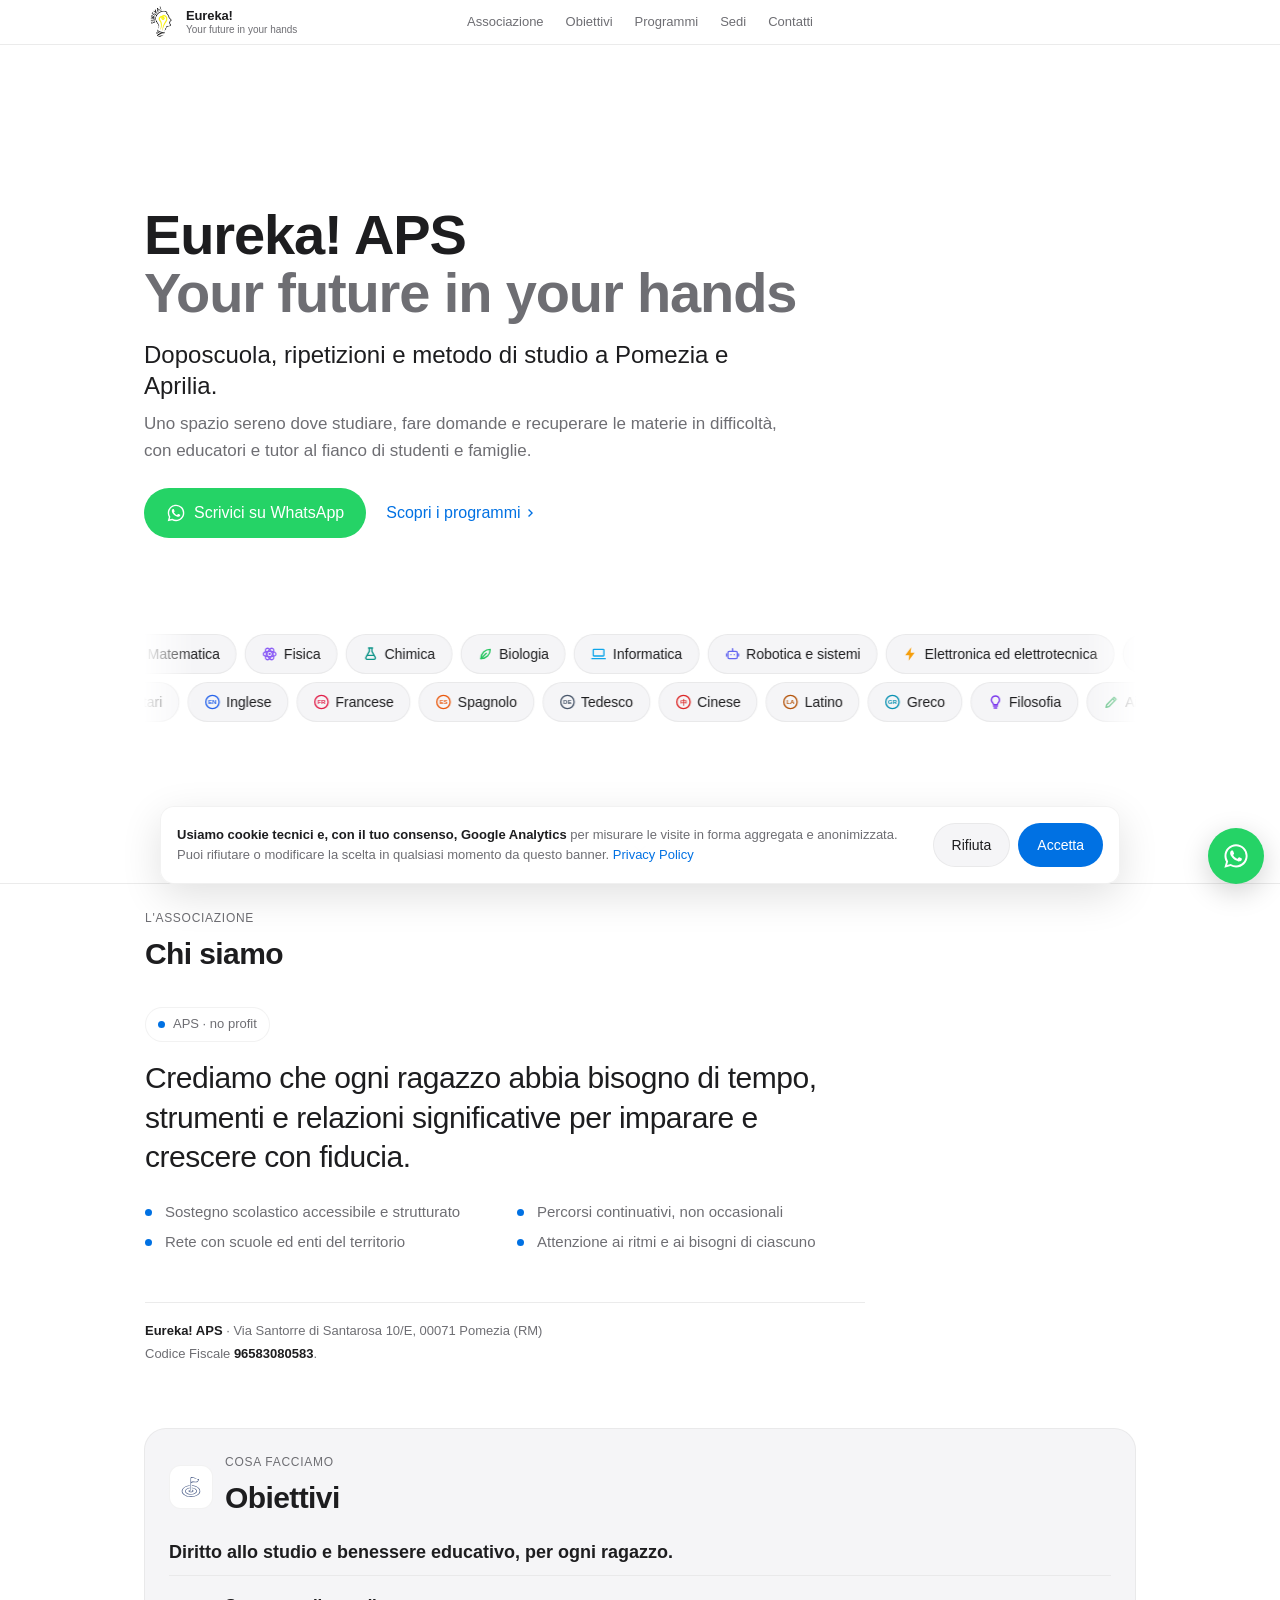
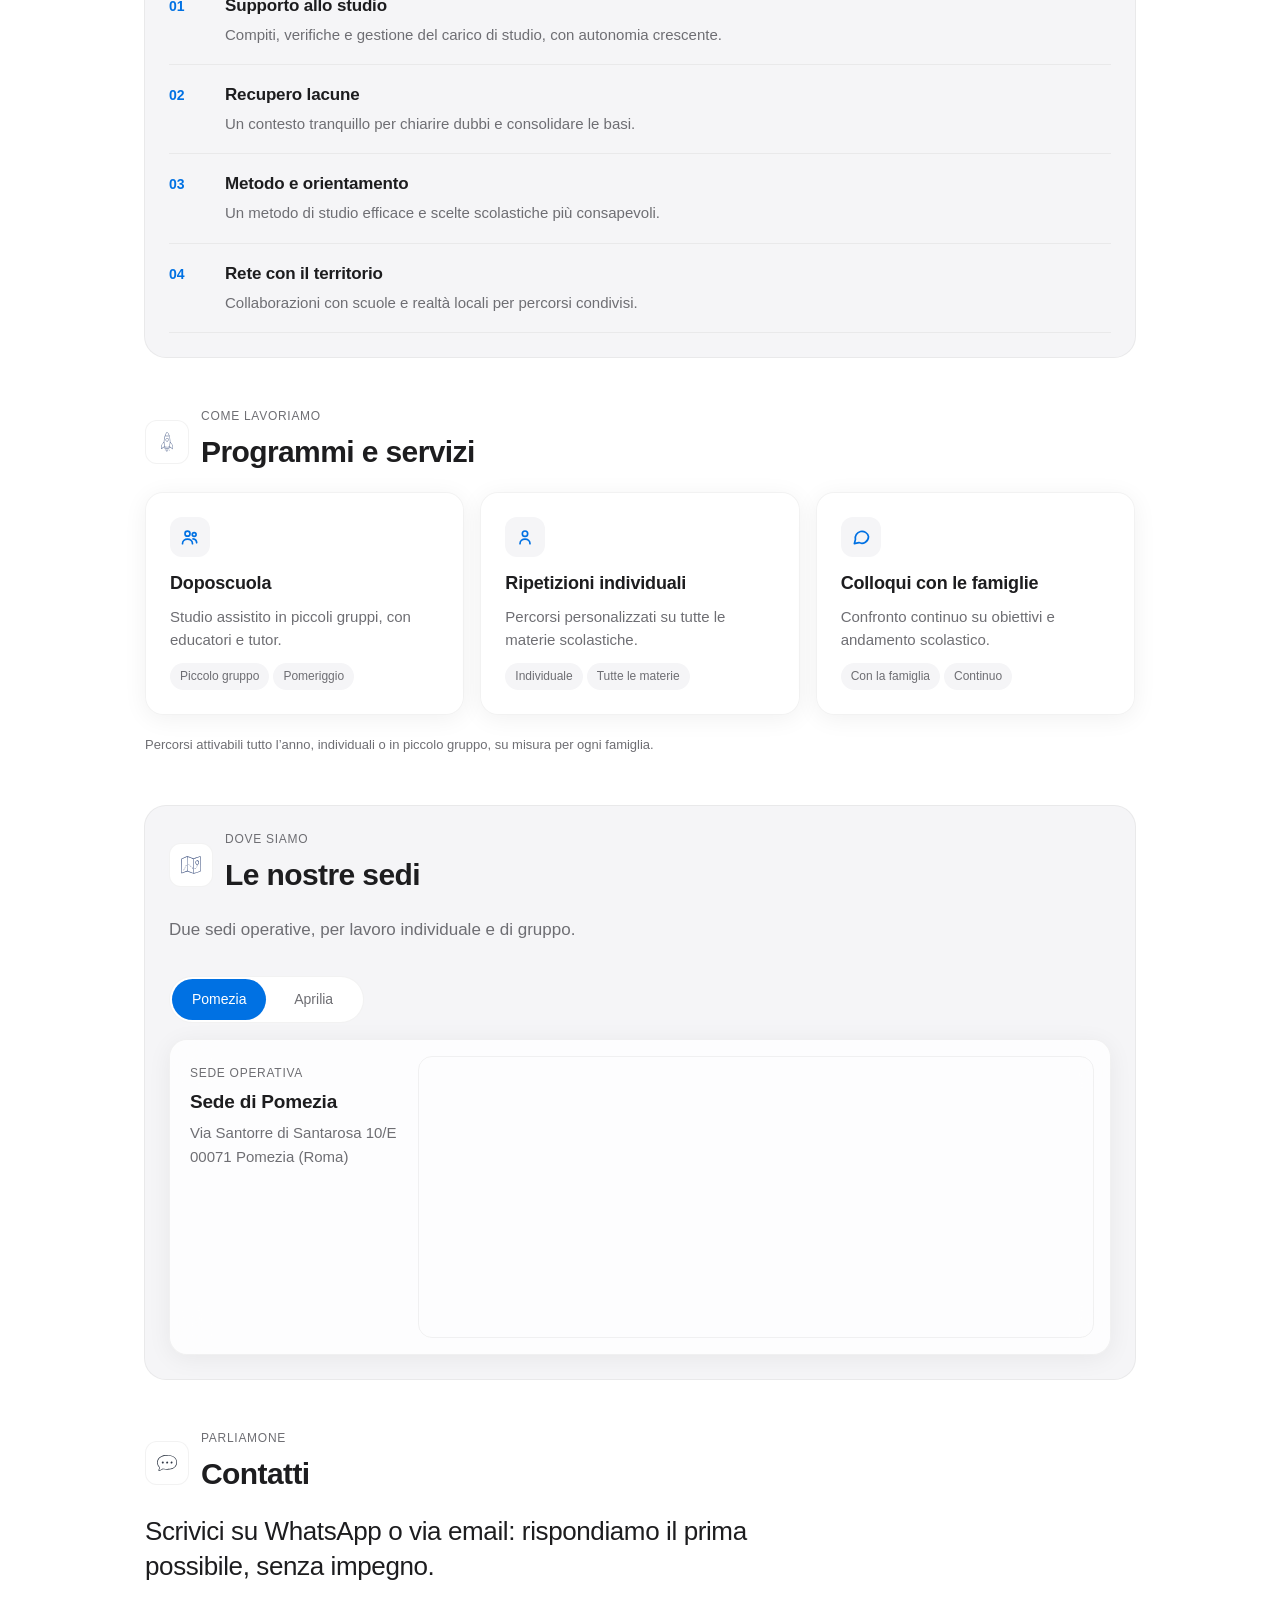
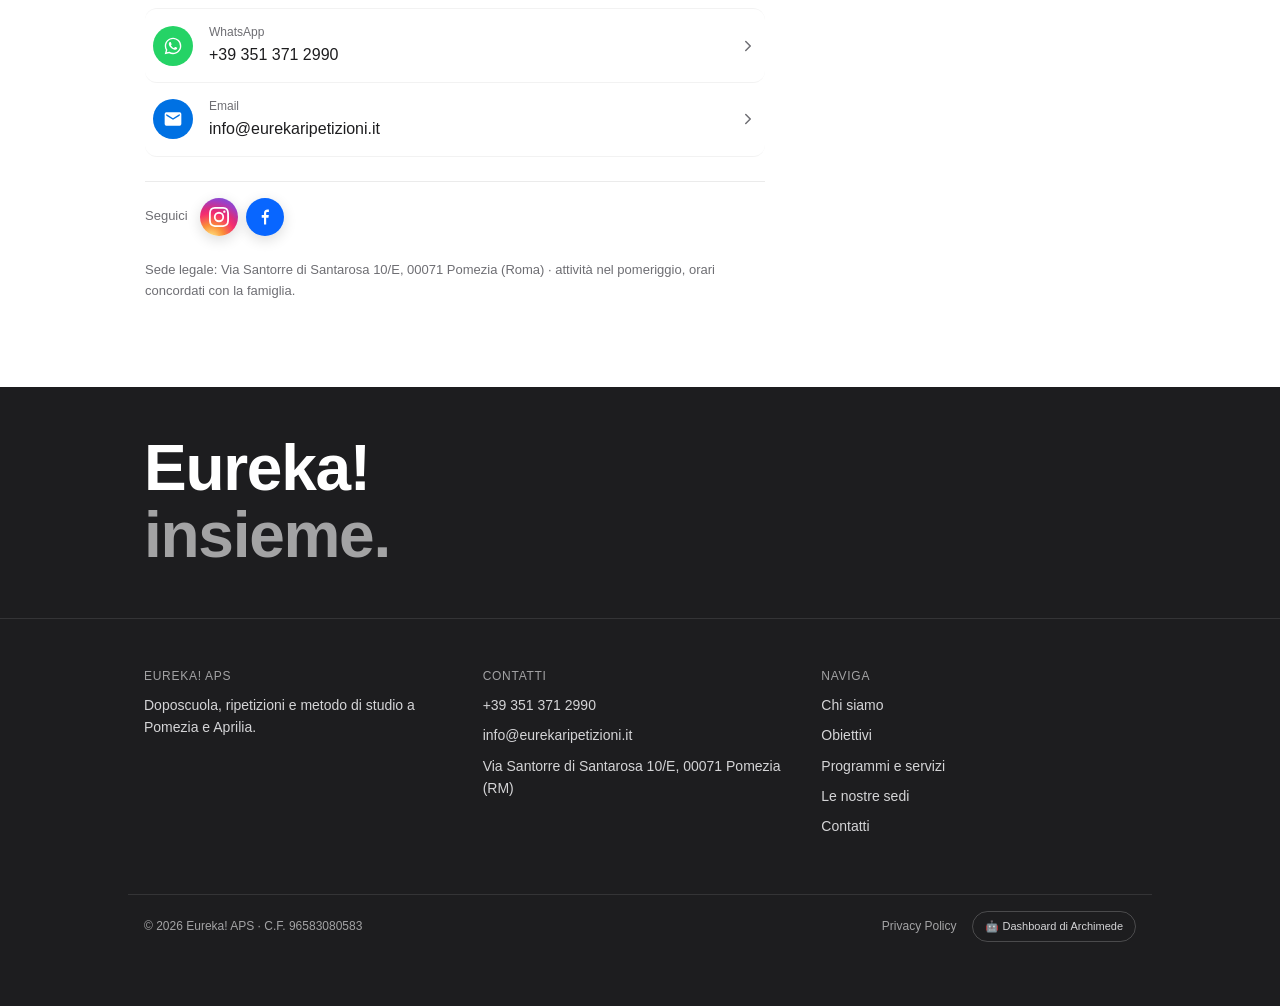
==== commit 30f3fd13: "Aggiornati file." ====
--- a/index.html
+++ b/index.html
@@ -3,11 +3,15 @@
 <head>
     <meta charset="UTF-8">
     <meta name="viewport" content="width=device-width, initial-scale=1.0">
-    <title>Ripetizioni e doposcuola a Pomezia e Aprilia — Eureka! APS</title>
+    <title>Eureka! APS</title>
     <meta name="description" content="Doposcuola, ripetizioni individuali e metodo di studio per elementari, medie e superiori a Pomezia e Aprilia. Eureka! APS, associazione di promozione sociale senza scopo di lucro.">
     <link rel="canonical" href="https://eurekaripetizioni.it/">
     <meta name="robots" content="index, follow, max-image-preview:large">
     <meta name="theme-color" content="#ffffff">
+    <meta name="apple-mobile-web-app-title" content="Eureka! APS">
+    <meta name="apple-mobile-web-app-capable" content="yes">
+    <meta name="apple-mobile-web-app-status-bar-style" content="default">
+    <meta name="mobile-web-app-capable" content="yes">
 
     <!-- Open Graph -->
     <meta property="og:type" content="website">
@@ -23,7 +27,8 @@
     <meta name="twitter:image" content="https://eurekaripetizioni.it/logo.png">
 
     <link rel="icon" type="image/png" href="favicon.png">
-    <link rel="apple-touch-icon" href="logo.png">
+    <link rel="apple-touch-icon" href="apple-touch-icon.png">
+    <link rel="manifest" href="manifest.webmanifest">
     <link rel="stylesheet" href="css/index.css">
 
     <script type="application/ld+json">
--- a/css/index.css
+++ b/css/index.css
@@ -361,6 +361,25 @@
 
 .subjects-marquee:hover .subjects-strip {
     animation-play-state: paused;
+}
+
+/* Con JS: lo scorrimento (auto + trascinamento manuale) è gestito da index.js.
+   Nessuna barra di scorrimento: si usa solo transform, mai overflow:scroll. */
+.js-enabled .subjects-marquee {
+    user-select: none;
+    -webkit-user-select: none;
+}
+
+.js-enabled .subjects-strip {
+    animation: none;
+    cursor: grab;
+    /* i gesti orizzontali sono nostri, quelli verticali scorrono la pagina */
+    touch-action: pan-y;
+    will-change: transform;
+}
+
+.js-enabled .subjects-strip.dragging {
+    cursor: grabbing;
 }
 
 .subjects-row {
@@ -424,19 +443,24 @@
 }
 
 @media (prefers-reduced-motion: reduce) {
-    .subjects-marquee {
+    /* Senza JS: niente animazione, voci mandate a capo */
+    html:not(.js-enabled) .subjects-marquee {
         -webkit-mask-image: none;
         mask-image: none;
         align-items: center;
     }
-    .subjects-strip {
+    html:not(.js-enabled) .subjects-strip {
         animation: none;
         width: 100%;
         flex-wrap: wrap;
         justify-content: center;
     }
-    .subjects-strip .subjects-row[aria-hidden] { display: none; }
-    .subjects-row { flex-wrap: wrap; justify-content: center; }
+    html:not(.js-enabled) .subjects-strip .subjects-row[aria-hidden] { display: none; }
+    html:not(.js-enabled) .subjects-row { flex-wrap: wrap; justify-content: center; }
+
+    /* Con JS: la striscia resta orizzontale e trascinabile, ma non si muove
+       da sola — solo su input dell'utente. */
+    .js-enabled .subjects-strip { animation: none; }
 }
 
 /* =========================== SEZIONI ================================== */
@@ -1304,7 +1328,7 @@
         justify-self: stretch;
         z-index: 25;
         margin: 0;
-        padding: 64px var(--space-lg) var(--space-lg);
+        padding: 80px var(--space-lg) var(--space-lg);
         border: none;
         background: var(--bg-primary);
         flex-direction: column;
@@ -1314,18 +1338,20 @@
         overflow-y: auto;
     }
 
-    /* Menu full-screen in stile Apple: voci tutte uguali, semibold, allineate a sinistra */
+    /* Menu full-screen in stile Apple: voci grandi, semibold, allineate a sinistra,
+       con ampia area di tocco */
     .nav-links.open .nav-link {
         width: 100%;
         justify-content: flex-start;
         text-align: left;
-        font-size: 23px;
+        font-size: clamp(28px, 8vw, 36px);
         font-weight: 600;
-        letter-spacing: -0.015em;
+        letter-spacing: -0.02em;
+        line-height: 1.1;
         color: var(--text-primary);
         background: transparent;
         border-radius: 0;
-        padding: 4px 0;
+        padding: 16px 0;
         margin: 0;
     }
 
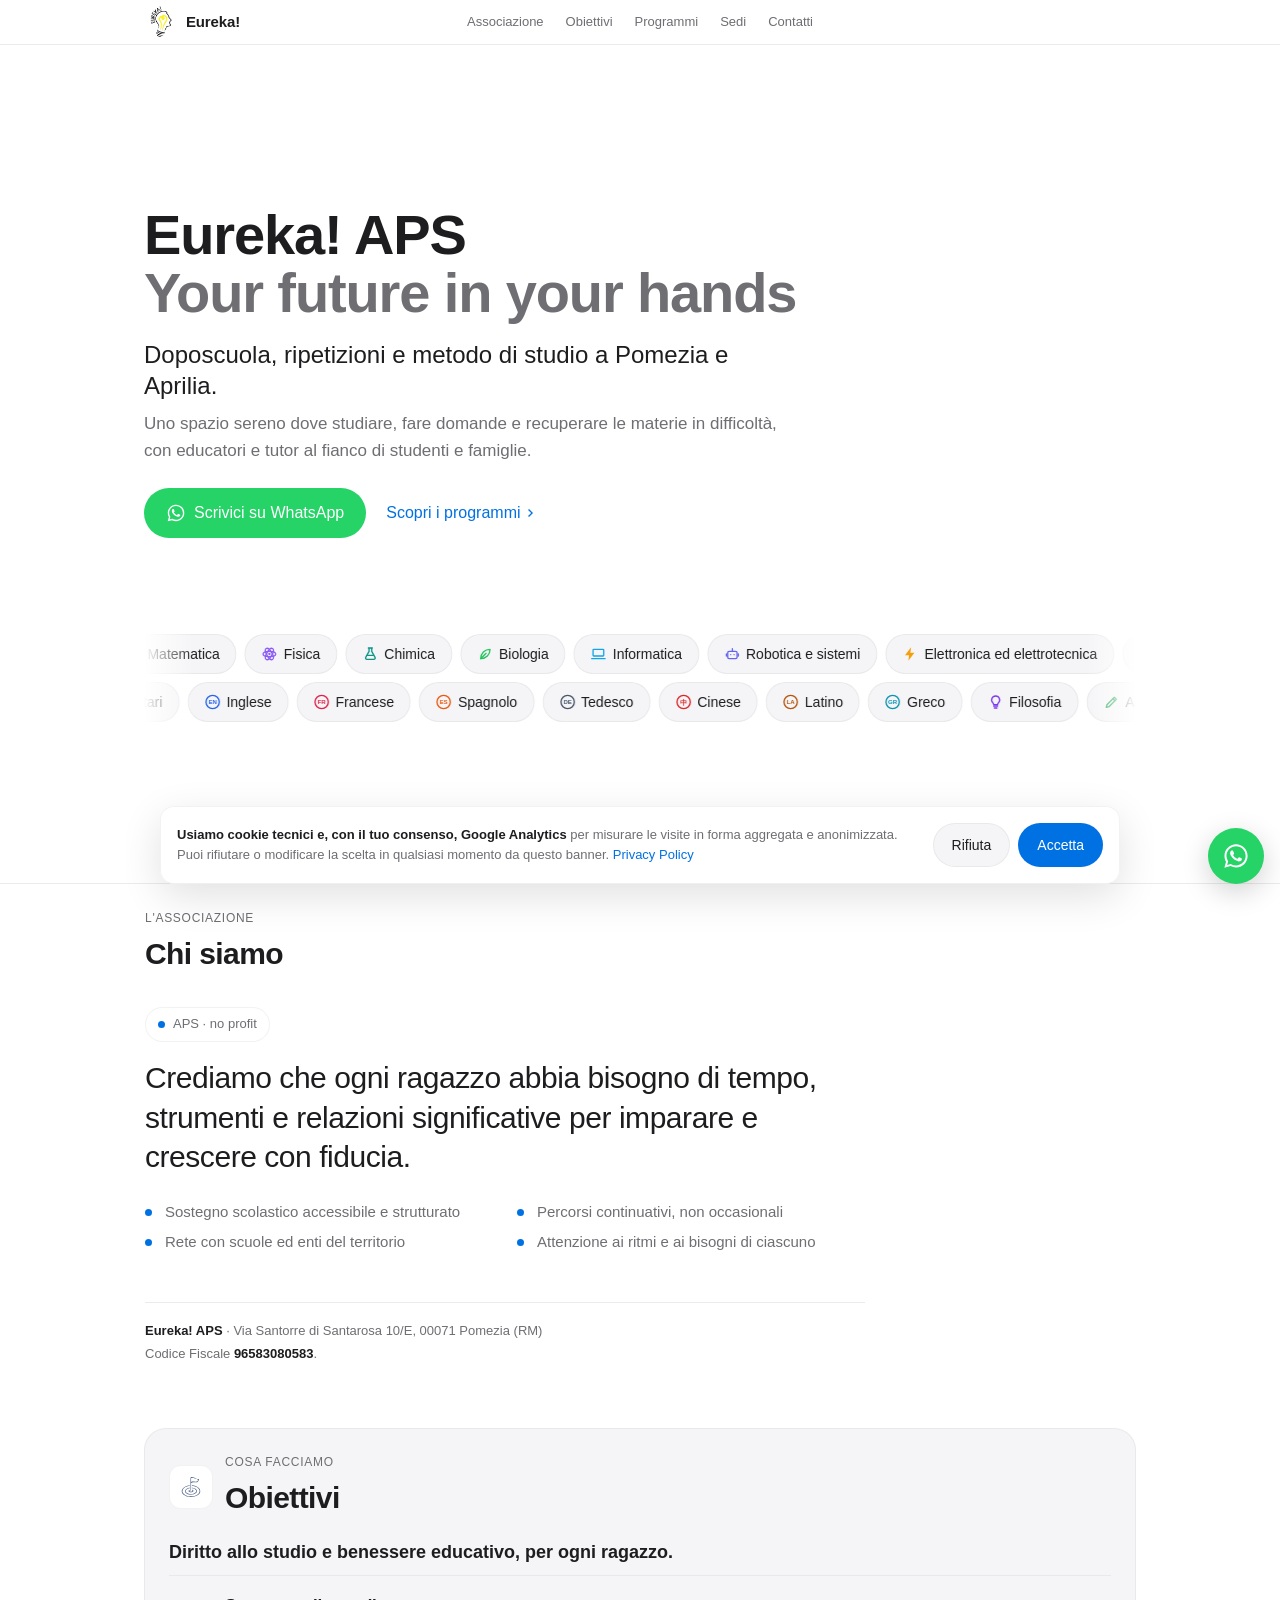
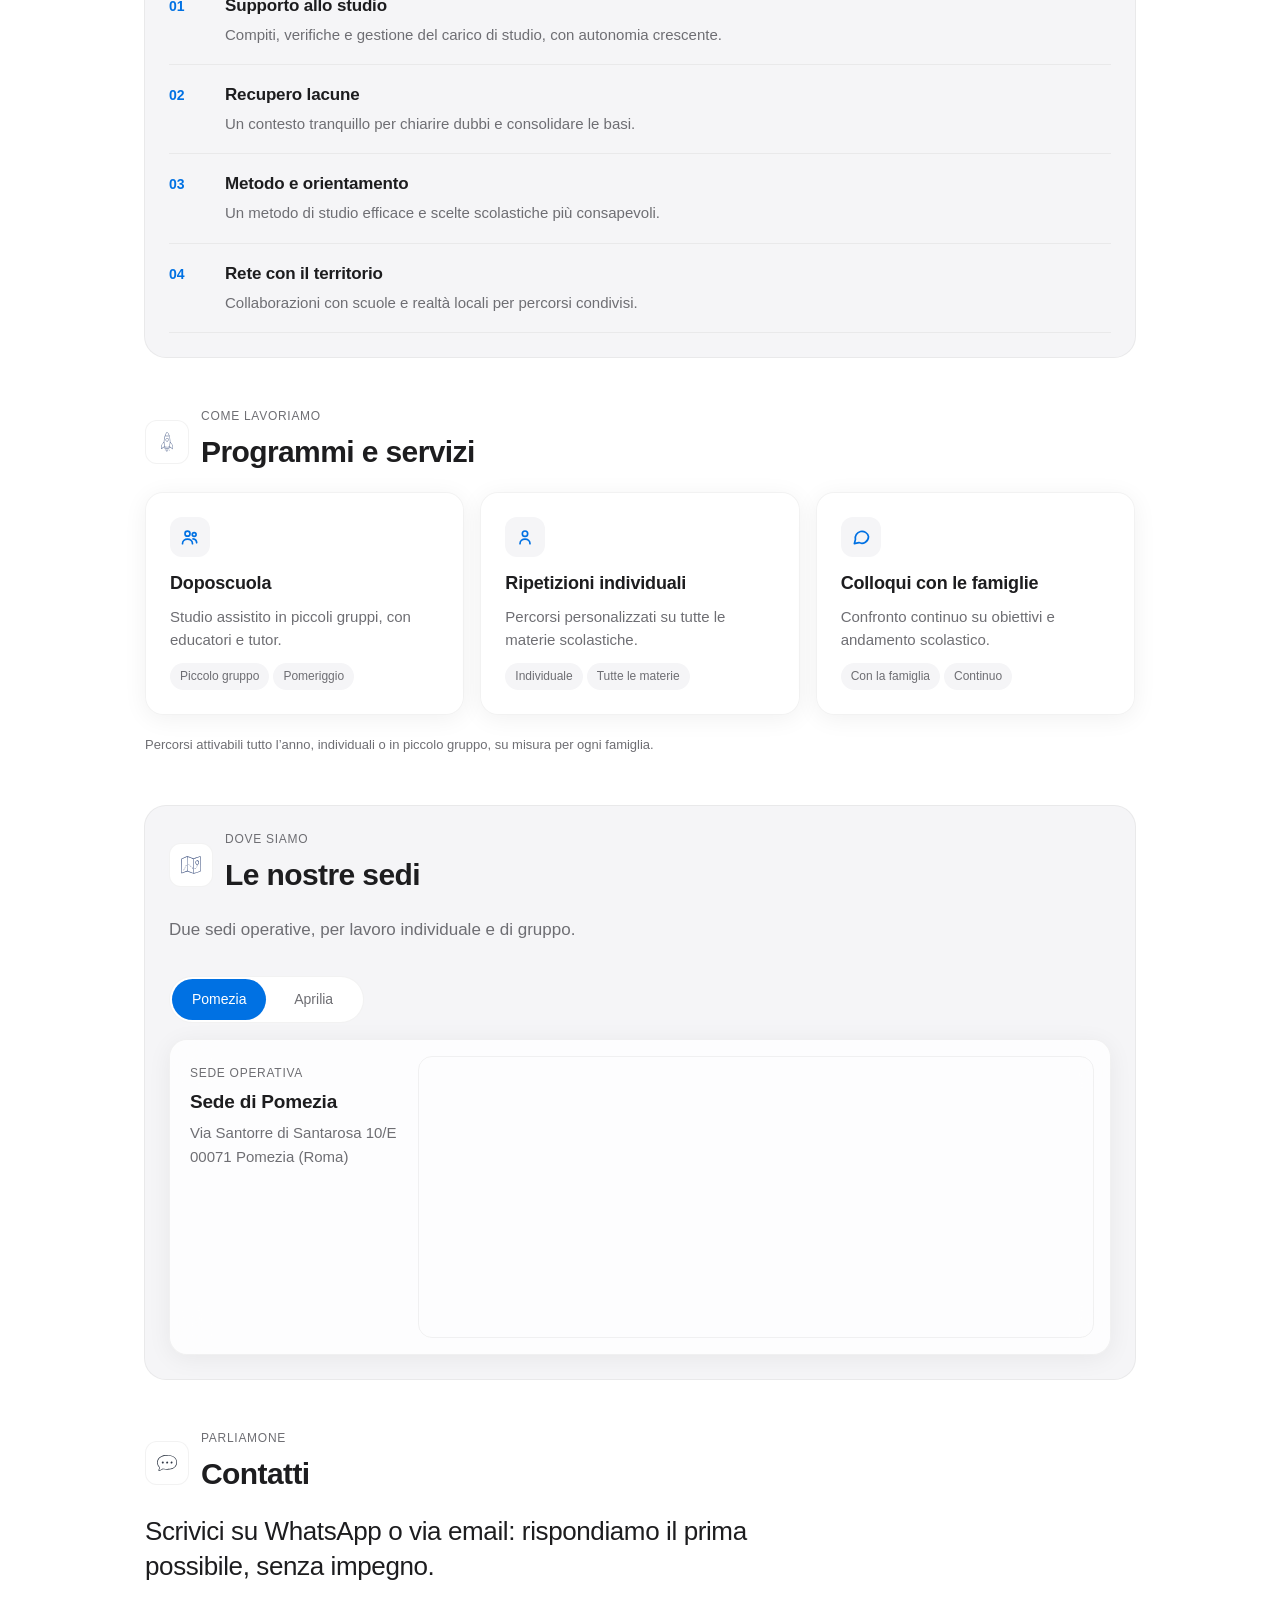
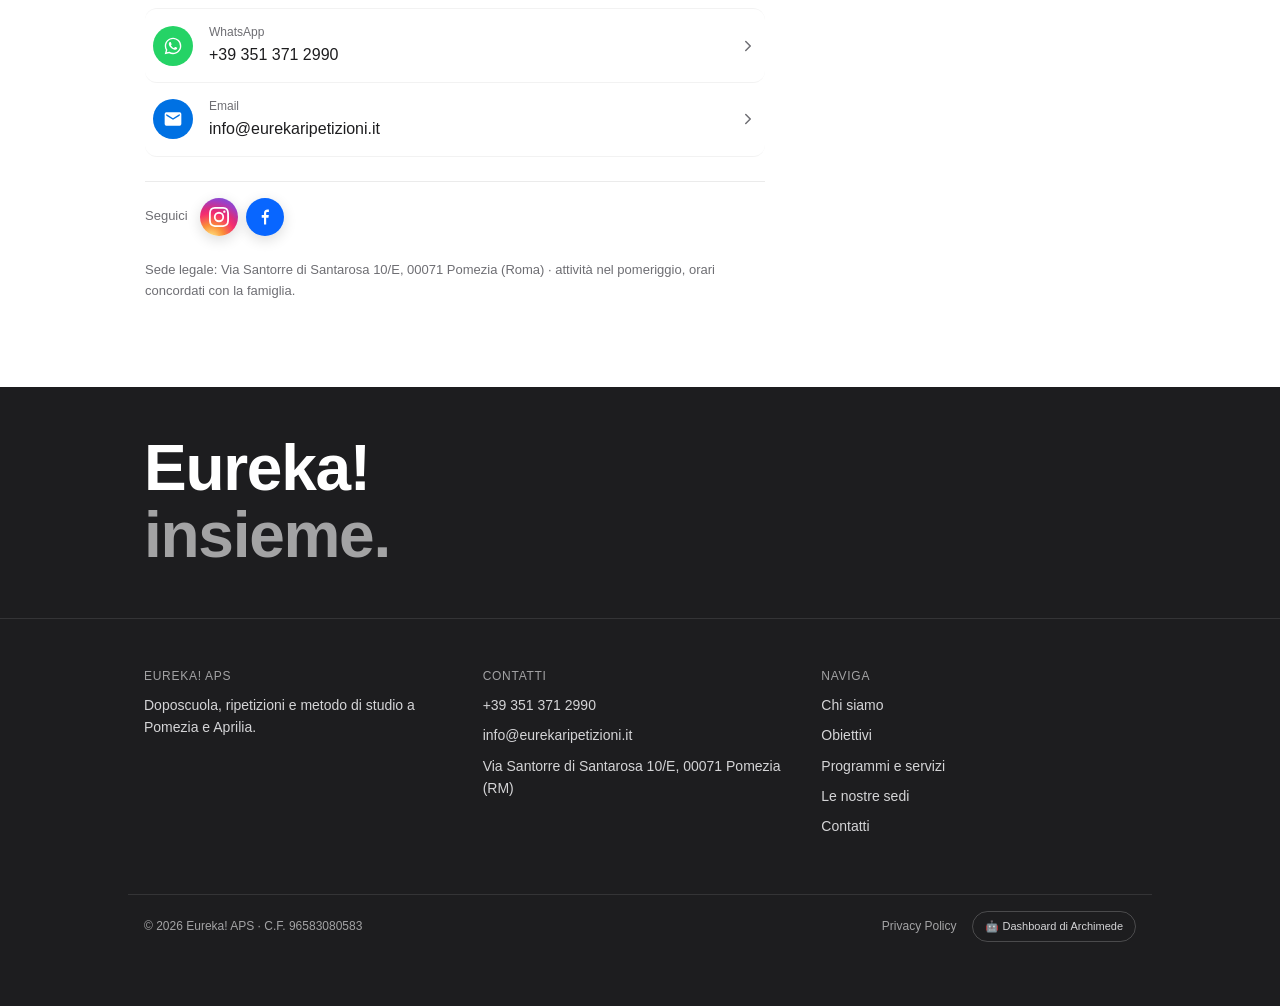
==== commit 35001f5e: "Aggiornato logo navbar." ====
--- a/index.html
+++ b/index.html
@@ -139,7 +139,6 @@
                 <img src="logo.png" alt="Logo Eureka! APS" class="logo-img">
                 <div class="nav-title">
                     <span>Eureka!</span>
-                    <span>Your future in your hands</span>
                 </div>
             </a>
             <button class="nav-toggle" id="navToggle" aria-label="Apri menu" aria-expanded="false">
--- a/css/index.css
+++ b/css/index.css
@@ -143,19 +143,14 @@
 
 .nav-title {
     display: flex;
-    flex-direction: column;
+    align-items: center;
     line-height: 1.2;
 }
 
-.nav-title span:first-child {
+.nav-title span {
     font-weight: 600;
-    font-size: 13px;
+    font-size: 15px;
     letter-spacing: -0.01em;
-}
-
-.nav-title span:last-child {
-    font-size: 10px;
-    color: var(--text-secondary);
 }
 
 .nav-links {
@@ -1358,7 +1353,13 @@
     body.nav-open { overflow: hidden; }
 
     .nav-toggle { display: block; }
-    .nav { position: relative; }
+    /* niente colonna centrale (menu nascosto): il brand prende tutto lo spazio
+       disponibile a sinistra del pulsante, così logo e testo respirano */
+    .nav { position: relative; grid-template-columns: 1fr auto; }
+
+    /* Brand più leggibile da mobile: logo e testo più grandi */
+    .logo-img { height: 46px; }
+    .nav-title span { font-size: 18px; }
 
     .section-inner { border-radius: var(--radius-lg); padding: var(--space-md); }
     .section-inner--bare { padding: 0; }
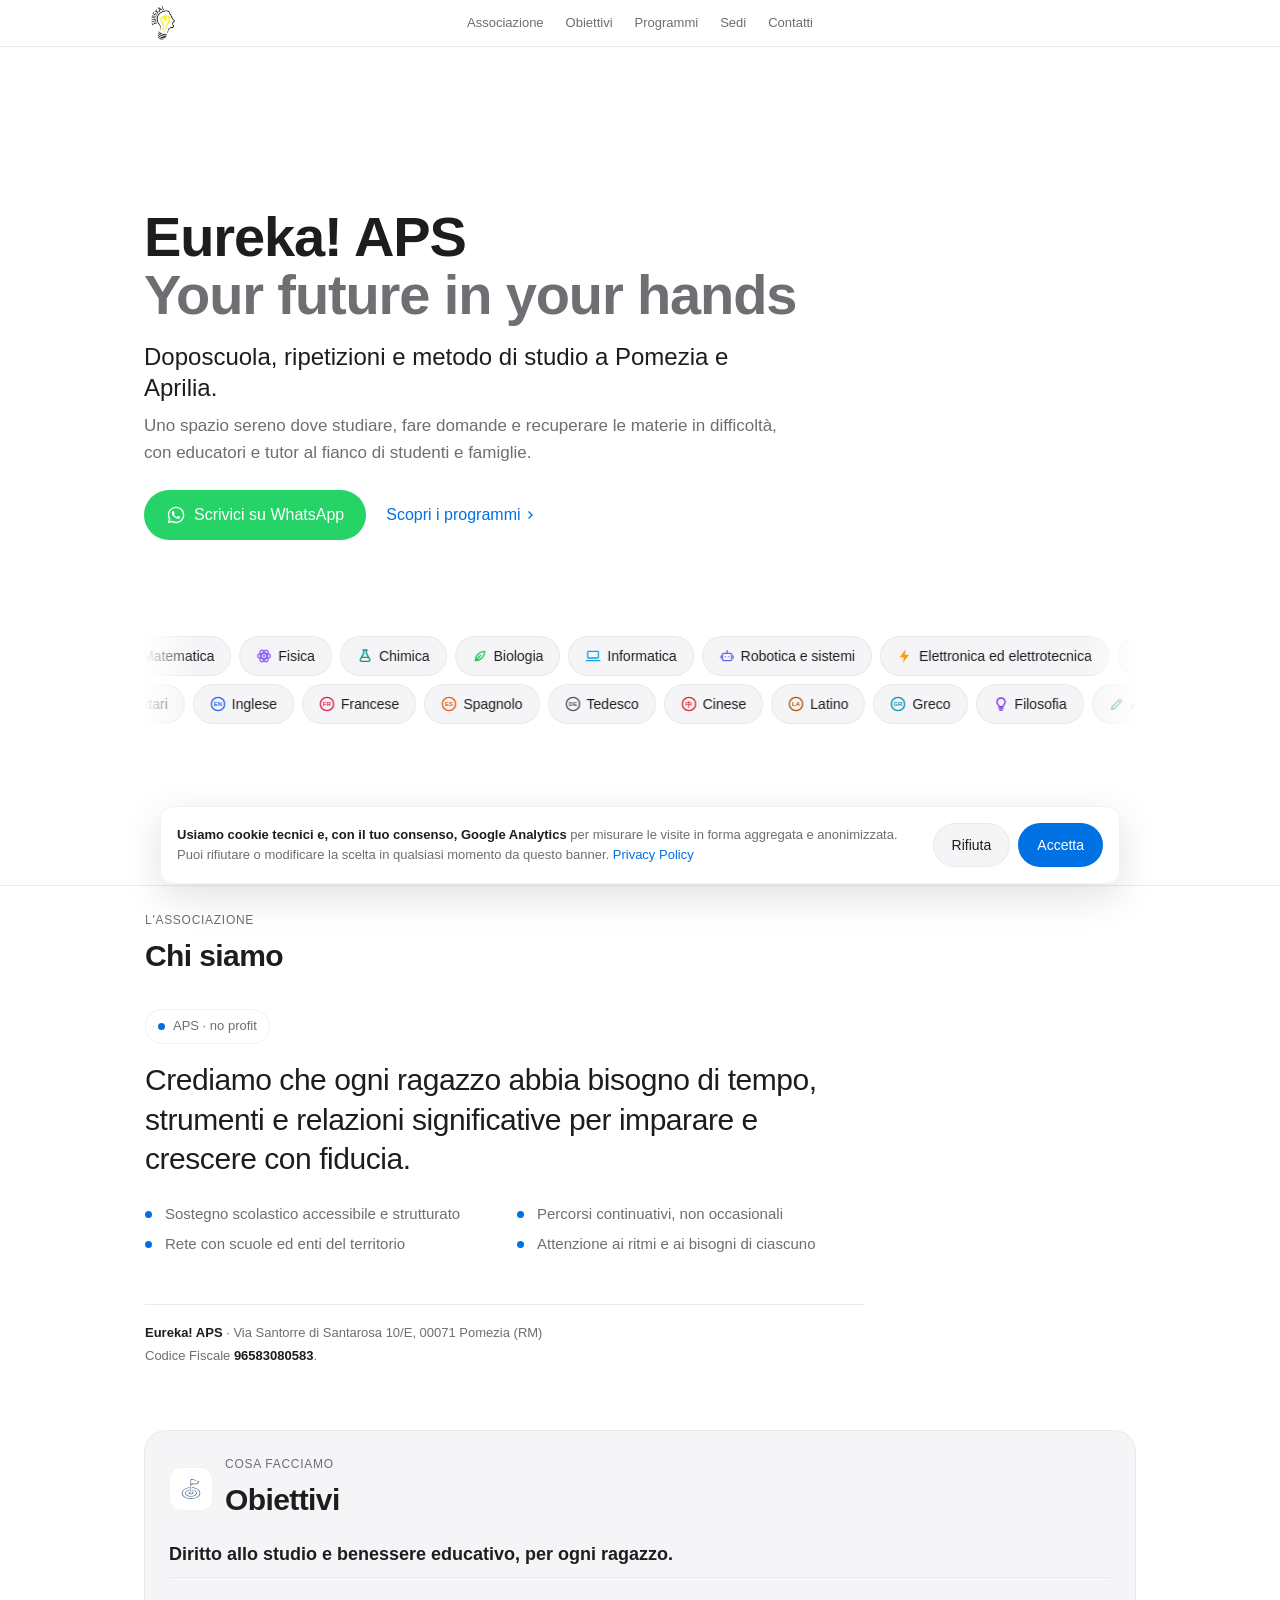
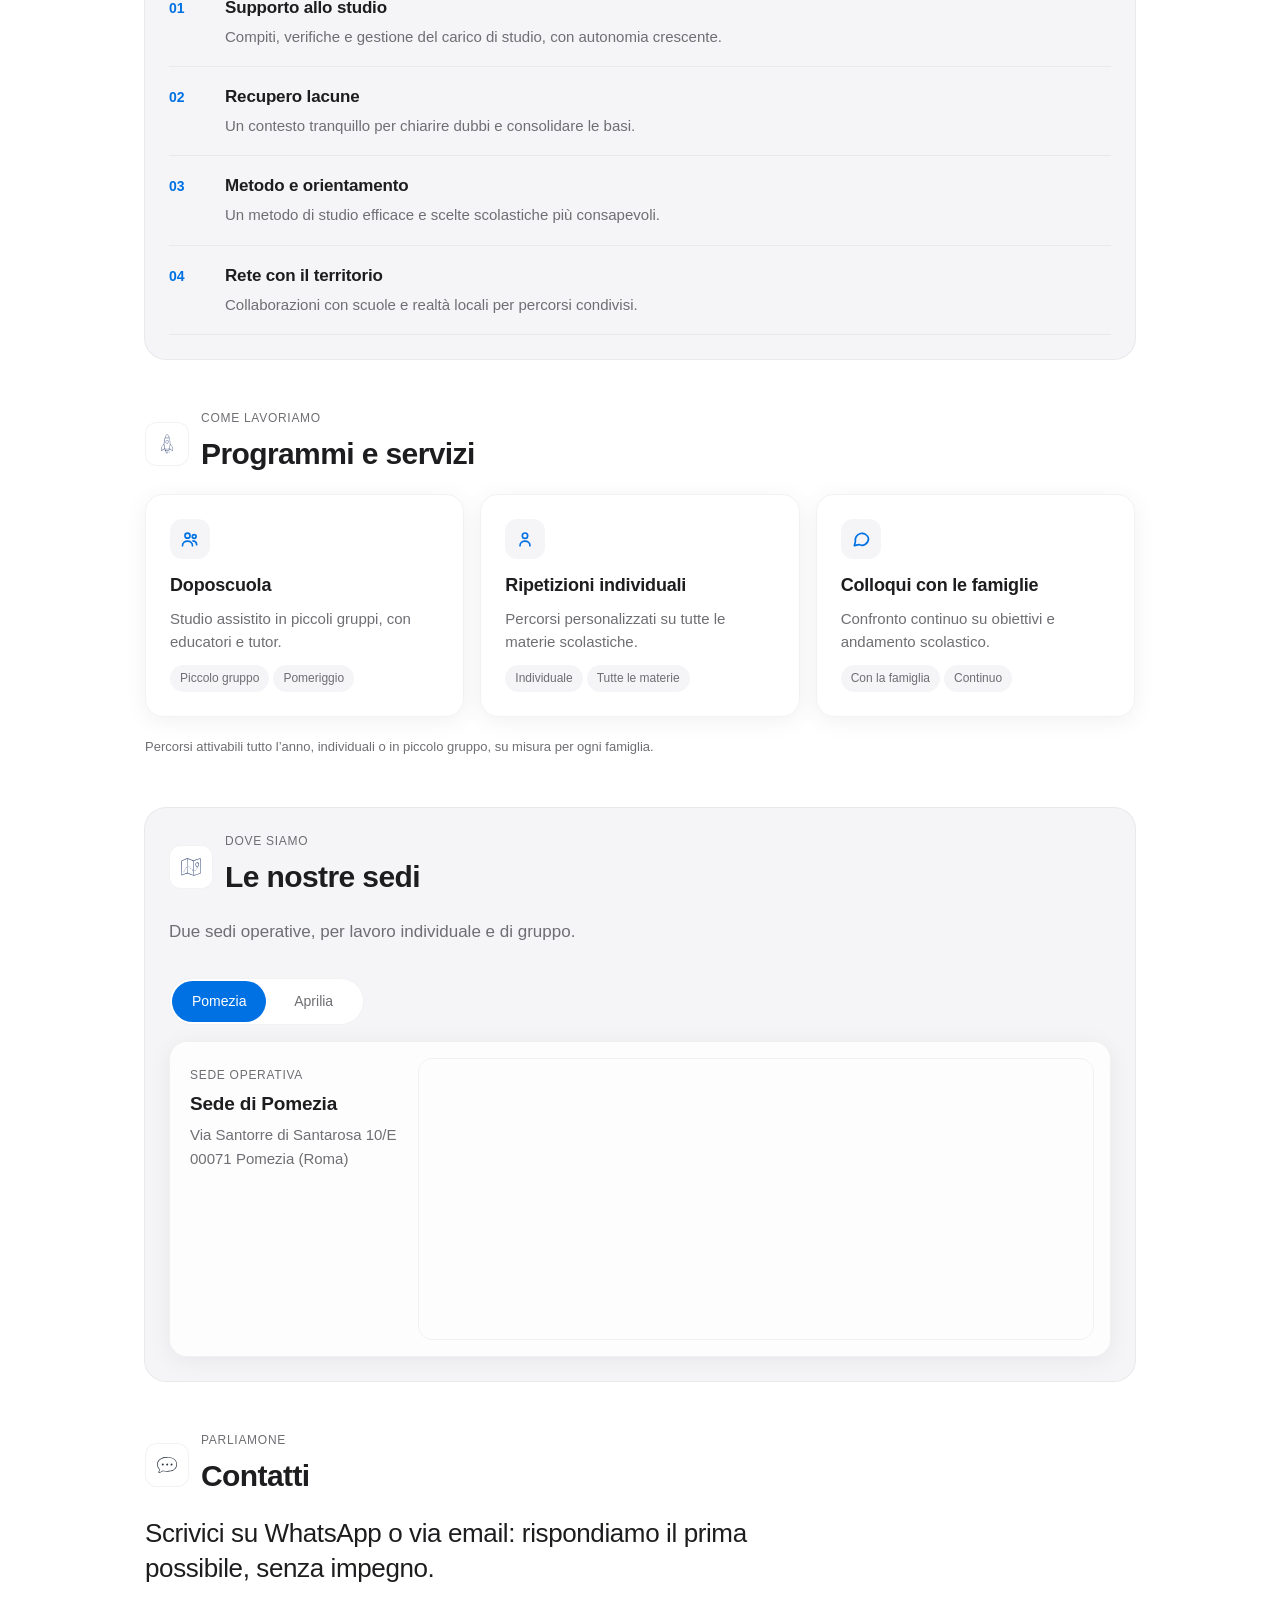
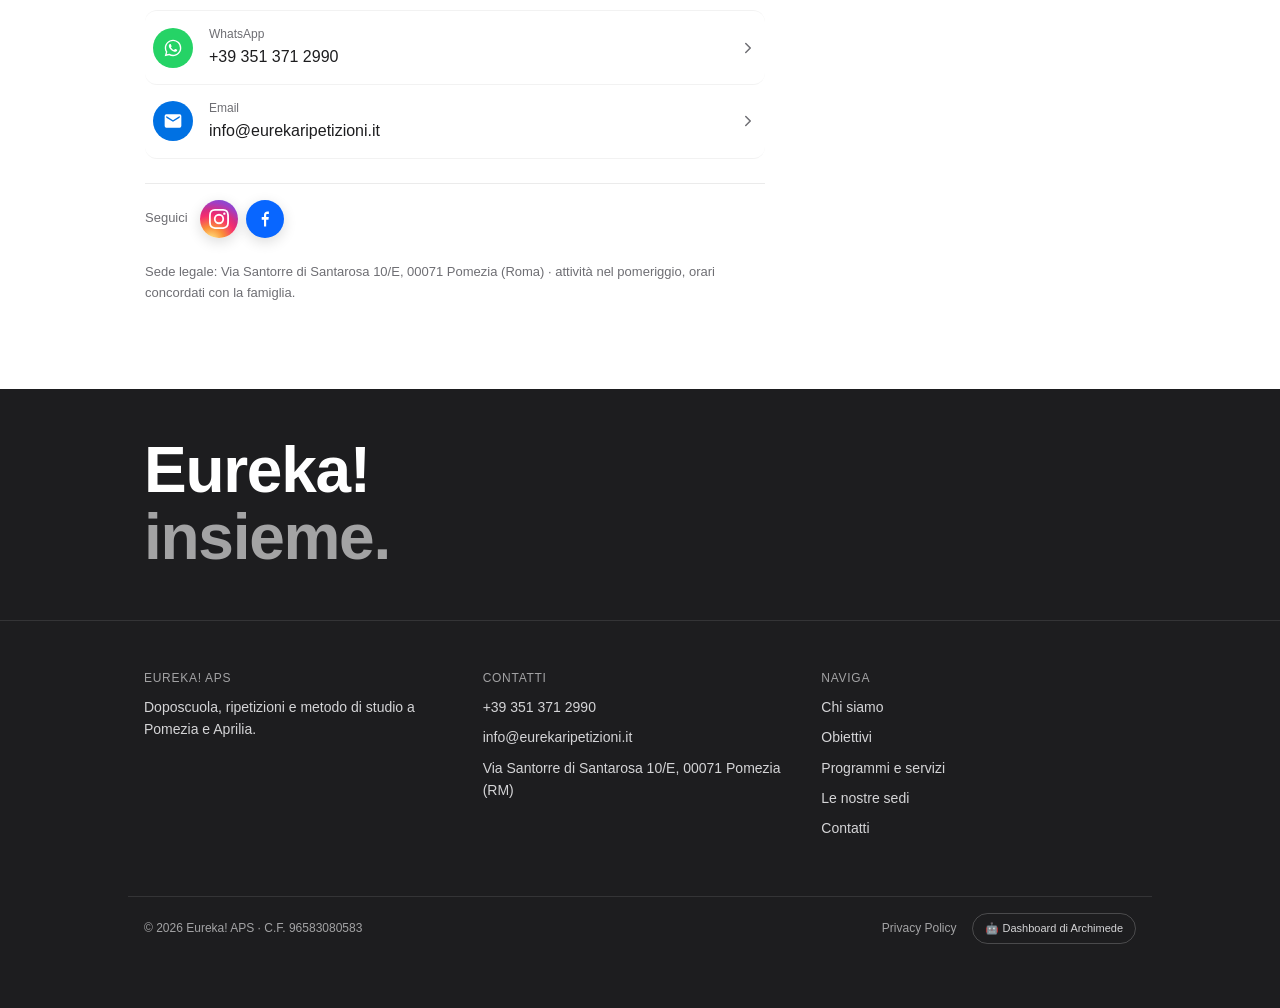
==== commit ce7c9bde: "Aggiornata navbar." ====
--- a/index.html
+++ b/index.html
@@ -135,11 +135,8 @@
 <div class="page-shell">
     <header>
         <div class="nav">
-            <a class="nav-brand" href="#top" data-scroll="#top">
-                <img src="logo.png" alt="Logo Eureka! APS" class="logo-img">
-                <div class="nav-title">
-                    <span>Eureka!</span>
-                </div>
+            <a class="nav-brand" href="#top" data-scroll="#top" aria-label="Eureka! APS — home">
+                <img src="logo.png" alt="Eureka! APS" class="logo-img">
             </a>
             <button class="nav-toggle" id="navToggle" aria-label="Apri menu" aria-expanded="false">
                 <span class="nav-toggle-bar"></span>
--- a/css/index.css
+++ b/css/index.css
@@ -4,6 +4,22 @@
    Font di sistema, neutri per il 90% della superficie, accento blu solo
    sulle azioni. Elevazione suggerita (bordo quasi invisibile + ombra
    diffusa), mai dichiarata.
+
+   INDICE (cerca la stringa "=== NOME ===" per saltare alla sezione)
+     :root / dark          — token di colore, spaziatura, forma
+     HEADER                — barra sticky, nav, menu mobile full-screen
+     HERO                  — titolo, CTA, scroll indicator
+     MATERIE               — strisce scorrevoli (auto + trascinamento in index.js)
+     SEZIONI               — impaginazione comune, .pill, .section-*
+     CHI SIAMO / OBIETTIVI / PROGRAMMI / CONTATTI — blocchi specifici
+     FOOTER · COOKIE BANNER · WHATSAPP FLOATING BUTTON
+     ANIMAZIONI            — keyframe + reveal-on-scroll
+     RESPONSIVE            — @media (max-width: 768px / 480px)
+
+   NB: file unico di proposito. Niente build step (vedi CLAUDE.md): spezzarlo
+   in più file significherebbe più richieste HTTP o un bundler. 33 KB → ~7 KB
+   gzip, una sola richiesta: non è un problema di peso, solo di navigazione
+   nell'editor — da qui l'indice qui sopra.
    ========================================================================= */
 
 :root {
@@ -136,21 +152,9 @@
 .nav-brand:hover { opacity: 0.7; }
 
 .logo-img {
-    height: 34px;
+    height: 38px;
     width: auto;
     display: block;
-}
-
-.nav-title {
-    display: flex;
-    align-items: center;
-    line-height: 1.2;
-}
-
-.nav-title span {
-    font-weight: 600;
-    font-size: 15px;
-    letter-spacing: -0.01em;
 }
 
 .nav-links {
@@ -533,12 +537,6 @@
 
 .section-body strong { color: var(--text-primary); }
 
-.two-column {
-    display: grid;
-    grid-template-columns: repeat(2, minmax(0, 1fr));
-    gap: var(--space-lg);
-}
-
 .pill {
     display: inline-flex;
     align-items: center;
@@ -1323,7 +1321,7 @@
         justify-self: stretch;
         z-index: 25;
         margin: 0;
-        padding: 80px var(--space-lg) var(--space-lg);
+        padding: 92px var(--space-lg) var(--space-lg);
         border: none;
         background: var(--bg-primary);
         flex-direction: column;
@@ -1352,18 +1350,22 @@
 
     body.nav-open { overflow: hidden; }
 
-    .nav-toggle { display: block; }
-    /* niente colonna centrale (menu nascosto): il brand prende tutto lo spazio
-       disponibile a sinistra del pulsante, così logo e testo respirano */
-    .nav { position: relative; grid-template-columns: 1fr auto; }
-
-    /* Brand più leggibile da mobile: logo e testo più grandi */
-    .logo-img { height: 46px; }
-    .nav-title span { font-size: 18px; }
+    .nav-toggle { display: block; }   /* dimensione invariata: 44 × 44 */
+
+    /* Header più alto da mobile per ospitare un logo più grande.
+       niente colonna centrale (menu nascosto): logo a sinistra, pulsante a destra. */
+    .nav {
+        position: relative;
+        grid-template-columns: 1fr auto;
+        padding-top: 8px;
+        padding-bottom: 8px;
+        min-height: 68px;
+    }
+
+    .logo-img { height: 52px; }
 
     .section-inner { border-radius: var(--radius-lg); padding: var(--space-md); }
     .section-inner--bare { padding: 0; }
-    .two-column { grid-template-columns: minmax(0, 1fr); }
     .contact { max-width: 100%; }
     .about-points { grid-template-columns: minmax(0, 1fr); }
     .programs { grid-template-columns: minmax(0, 1fr); }
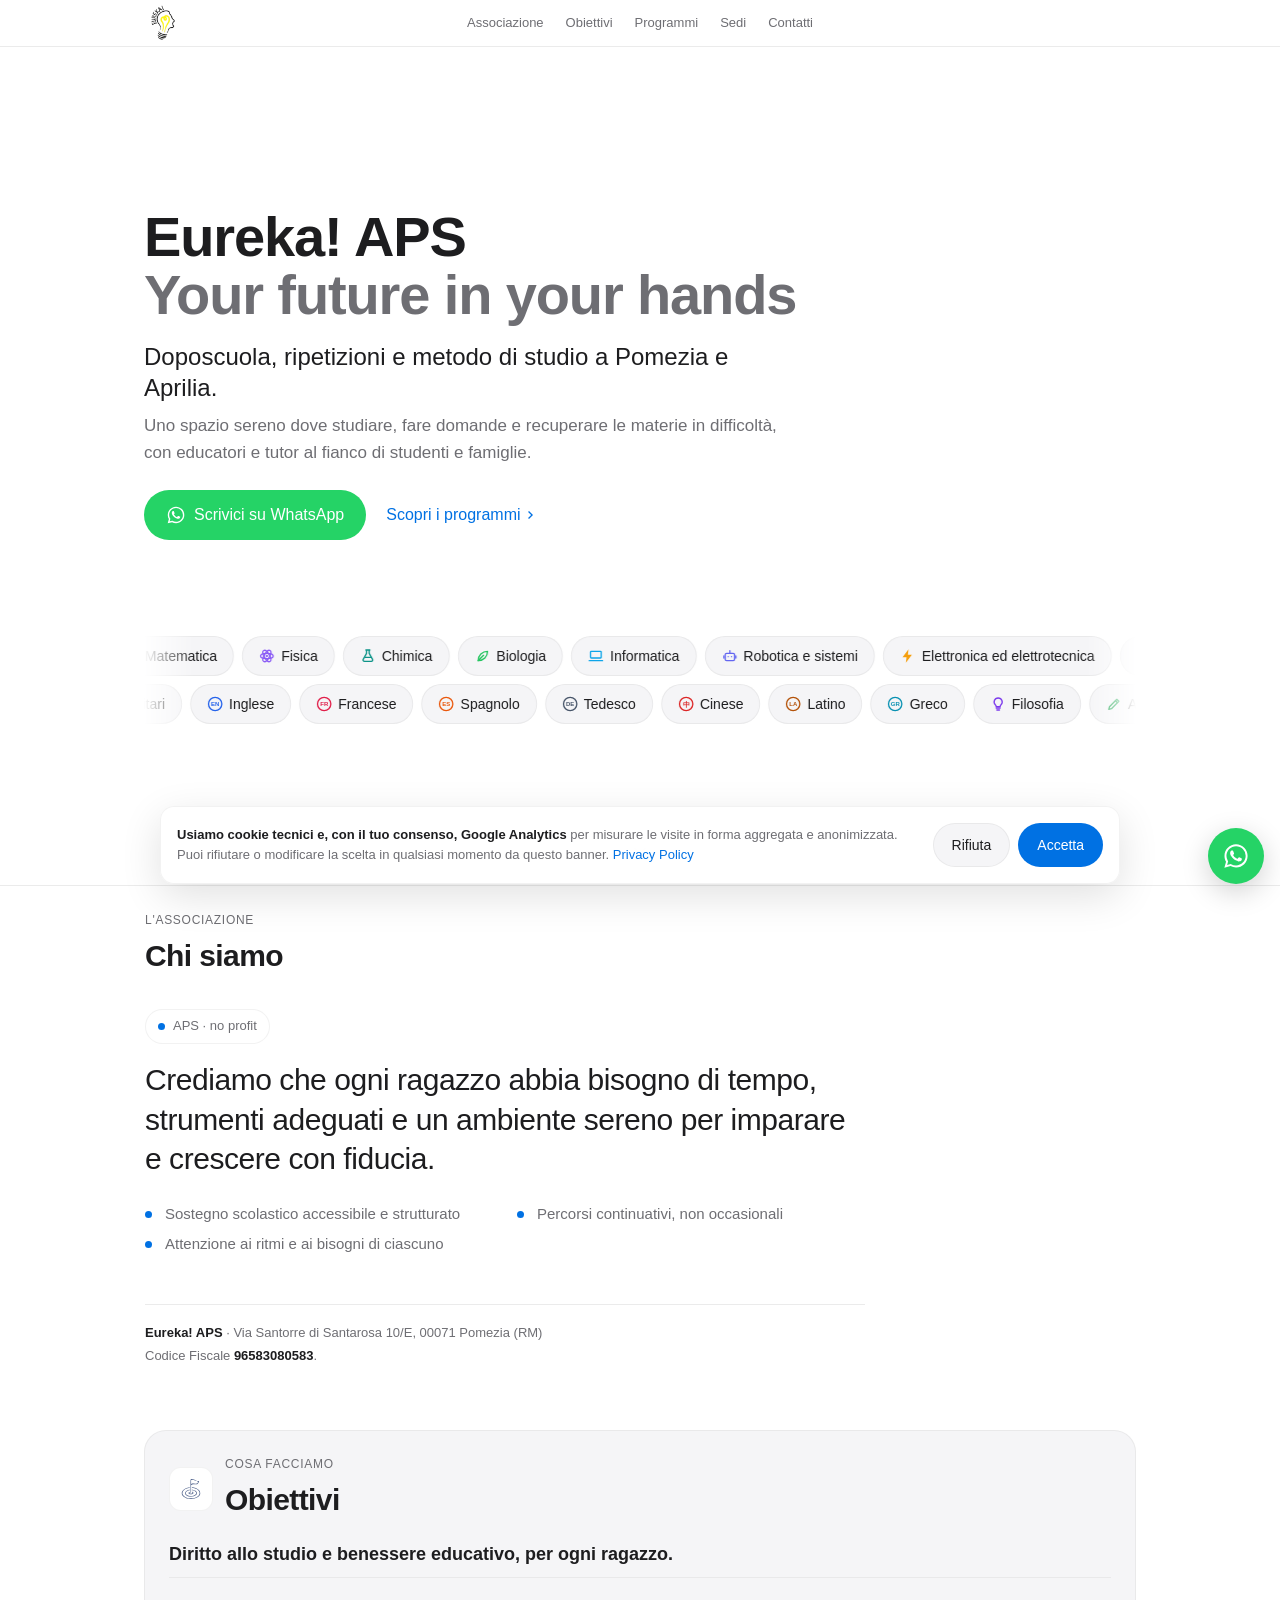
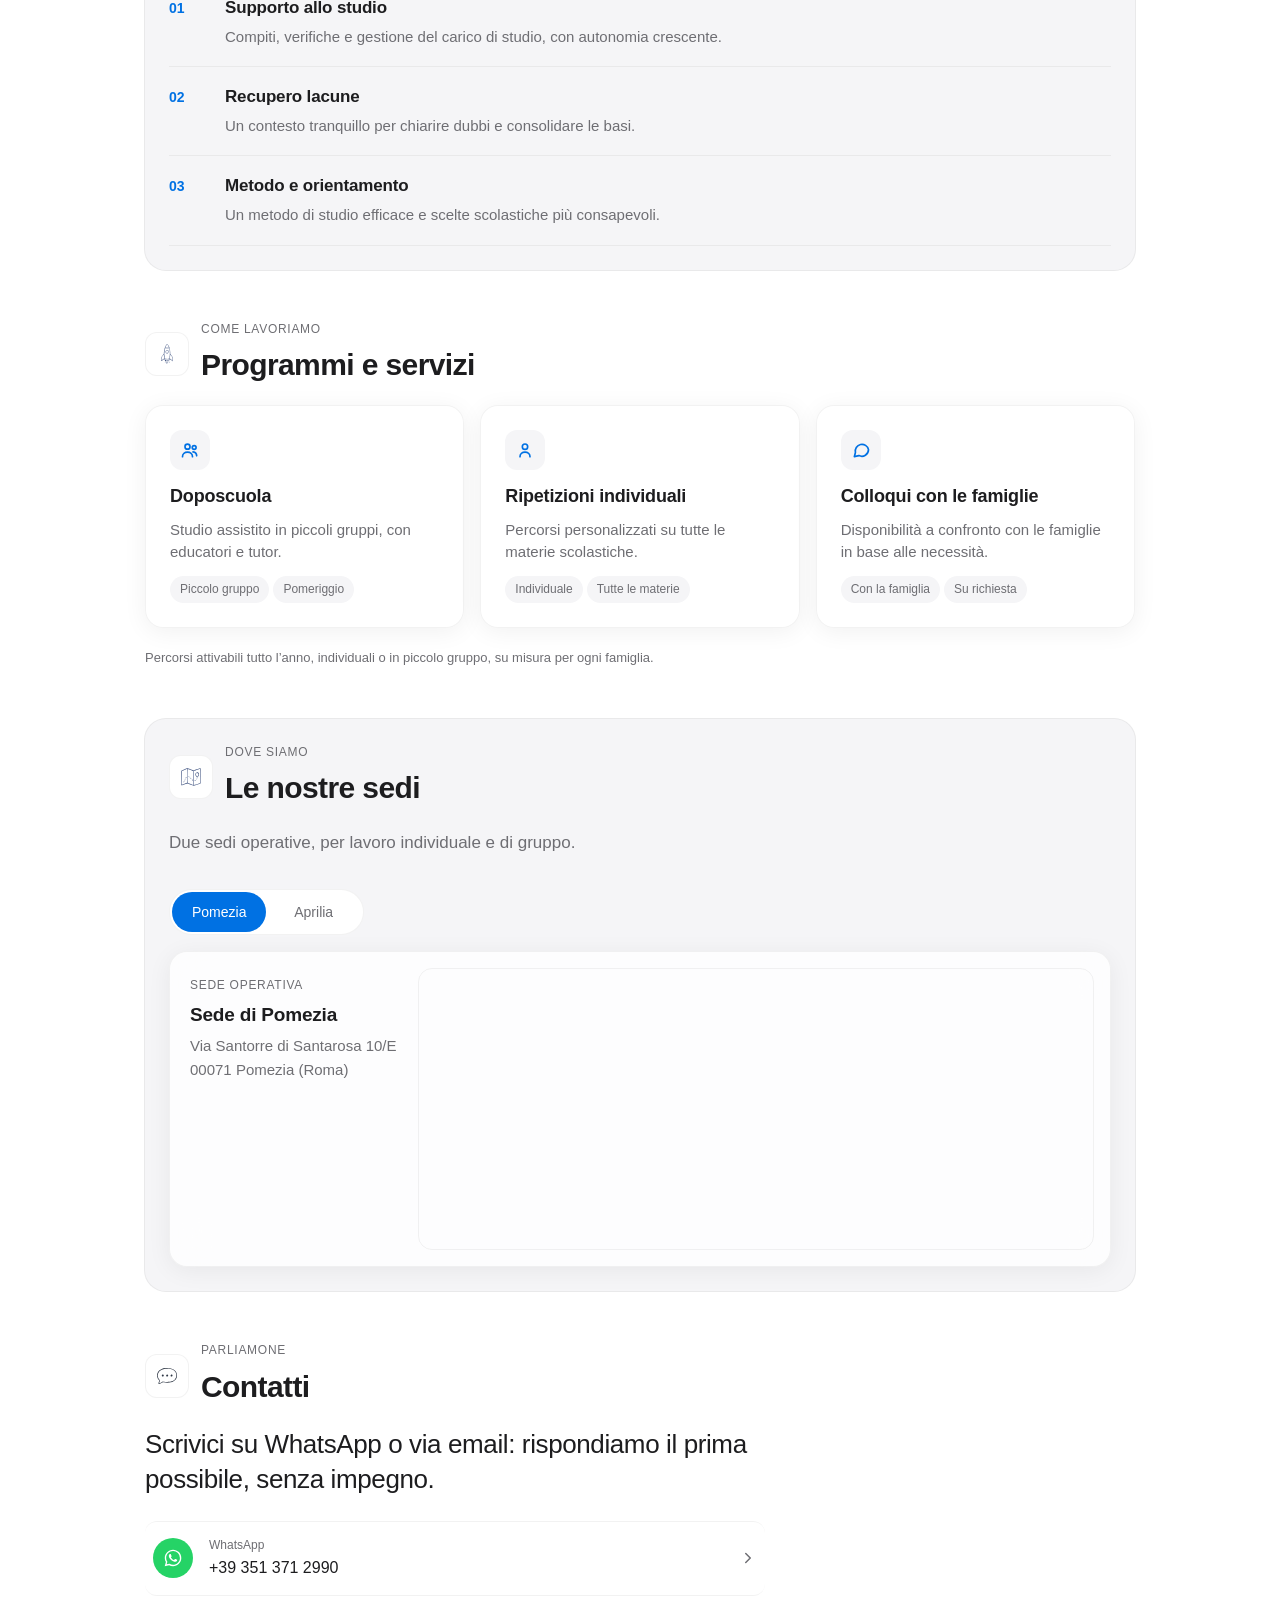
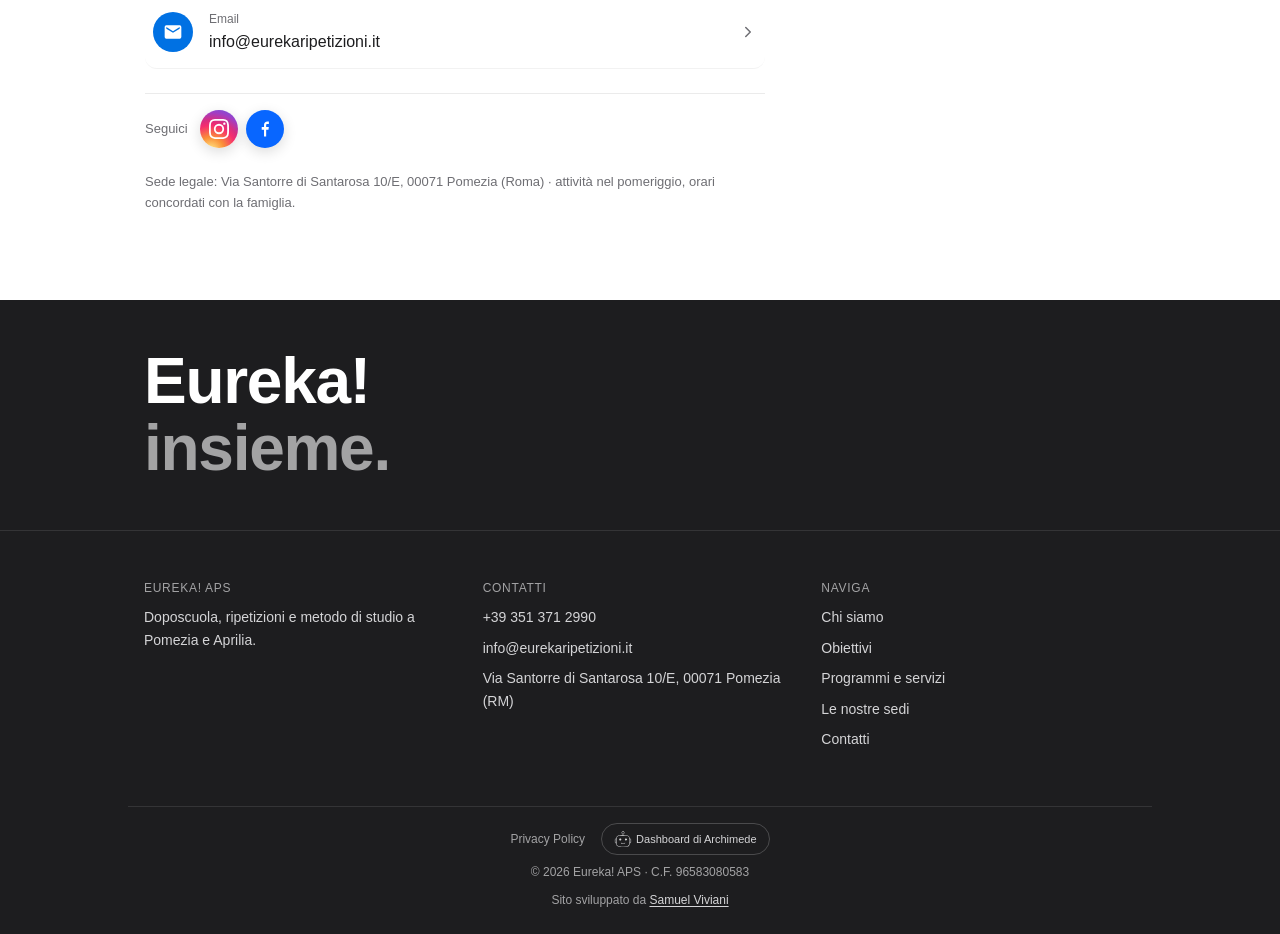
==== commit 206b0901: "Fix UI/UX" ====
--- a/index.html
+++ b/index.html
@@ -222,13 +222,12 @@
                         APS · no profit
                     </p>
                     <p class="about-lead">
-                        Crediamo che ogni ragazzo abbia bisogno di tempo, strumenti e relazioni
-                        significative per imparare e crescere con fiducia.
+                        Crediamo che ogni ragazzo abbia bisogno di tempo, strumenti adeguati e un
+                        ambiente sereno per imparare e crescere con fiducia.
                     </p>
                     <ul class="about-points">
                         <li>Sostegno scolastico accessibile e strutturato</li>
                         <li>Percorsi continuativi, non occasionali</li>
-                        <li>Rete con scuole ed enti del territorio</li>
                         <li>Attenzione ai ritmi e ai bisogni di ciascuno</li>
                     </ul>
                     <p class="about-meta">
@@ -275,13 +274,6 @@
                                 <span>Un metodo di studio efficace e scelte scolastiche più consapevoli.</span>
                             </span>
                         </div>
-                        <div class="goal-row">
-                            <span class="goal-num">04</span>
-                            <span class="goal-body">
-                                <strong>Rete con il territorio</strong>
-                                <span>Collaborazioni con scuole e realtà locali per percorsi condivisi.</span>
-                            </span>
-                        </div>
                     </div>
                 </div>
             </div>
@@ -322,8 +314,8 @@
                                 <svg viewBox="0 0 24 24" aria-hidden="true"><path d="M21 11.5a8 8 0 0 1-11.5 7.2L4 20l1.3-5A8 8 0 1 1 21 11.5Z"/></svg>
                             </span>
                             <h3>Colloqui con le famiglie</h3>
-                            <p>Confronto continuo su obiettivi e andamento scolastico.</p>
-                            <div class="program-tags"><span>Con la famiglia</span><span>Continuo</span></div>
+                            <p>Disponibilità a confronto con le famiglie in base alle necessità.</p>
+                            <div class="program-tags"><span>Con la famiglia</span><span>Su richiesta</span></div>
                         </article>
                         <p class="programs-note">
                             Percorsi attivabili tutto l’anno, individuali o in piccolo gruppo, su misura per ogni famiglia.
@@ -473,16 +465,15 @@
             <div class="footer-watermark" aria-hidden="true">Eureka</div>
         </div>
         <div class="footer-bottom">
-            <div>© <span id="year"></span> Eureka! APS · C.F. 96583080583</div>
             <div class="footer-bottom-links">
                 <a href="./privacy.html">Privacy Policy</a>
-                <a class="footer-staff-pill" href="https://archimede.eurekaripetizioni.it" target="_blank" rel="noopener">🤖 Dashboard di Archimede</a>
-            </div>
+                <button class="cookie-manage" id="cookieManage" type="button">Impostazioni cookie</button>
+                <a class="footer-staff-pill" href="https://archimede.eurekaripetizioni.it" target="_blank" rel="noopener"><svg viewBox="0 0 191 178" fill="currentColor" aria-hidden="true" focusable="false"><path d="M88.2 9.7A16 16 0 0 0 81 29c1.6 3.7 7.4 9 10 9 1.8 0 2 .7 2 5.9v5.8l-4.6.7c-2.6.3-13.1.6-23.4.6H46.3l-6.1 3.1A28 28 0 0 0 24 78.7c0 5.2 0 5.3-3 5.3-4.6 0-8.5 2.5-10.4 6.5-1.5 3-1.7 6.2-1.4 20.1l.3 16.6 3.7 3.4c2.8 2.5 4.7 3.4 7.3 3.4H24v6.8c0 11.2 6.5 21.3 16.9 26.4 4.6 2.3 4.6 2.3 55.1 2.3 57.7 0 54 .5 63.2-9.3a29 29 0 0 0 7.8-20.7v-5.2l4.1-.6c4.7-.6 8.4-3.7 9.8-8.1.6-1.7.9-10.2.7-18.9l-.3-15.9-3-3a13 13 0 0 0-7-3.5l-4-.5-.5-6.2A29 29 0 0 0 150 53.3c-2.9-1.5-7.3-1.9-27.4-2.3l-24-.5-.4-5.7-.4-5.6 4.6-2.1q8.7-3.6 8.6-13.6c0-12-11.9-19.2-22.8-13.8m12.9 4.8c5.6 2.9 6.6 10.9 2 15.5-3.7 3.8-7 4.5-11.5 2.6a10 10 0 0 1-2.4-17.1q5.2-4.3 11.9-1m44.2 42.6a28 28 0 0 1 14 12.3c2.1 3.9 2.2 5.4 2.5 37.6q.3 33.5-.8 38.7a25 25 0 0 1-11.7 16l-4.8 2.8-45.5.3c-31.3.2-47.1 0-50.7-.8a25 25 0 0 1-16-11.7l-2.8-4.8v-37c0-36.3 0-37.1 2.2-41.1 2.8-5.3 9.4-11 14.1-12.2 5.2-1.4 94.6-1.5 99.5-.1M23.5 109v19.5l-2.9-.2c-5.7-.4-6.1-1.7-6.1-19.4 0-15.8.1-16.1 2.4-18.1 1.4-1 3.4-1.8 4.5-1.6 2 .3 2.1.8 2.1 19.8m150.3-18.4c2.1 1.5 2.2 2.1 2.2 17.7 0 8.9-.4 16.7-.8 17.3-1.2 1.8-5.2 3.6-6.8 3-1.1-.4-1.4-4.1-1.4-20.1V89h2.3c1.2 0 3.3.7 4.5 1.6"/><path d="M58.4 86.4a11 11 0 0 0-1.9 13.5c1.4 2.8 6.8 6.1 10 6.1 3.1 0 8.1-3 9.8-5.9 2.8-4.8 2.2-9.8-1.7-13.7-2.9-2.9-4.1-3.4-8.1-3.4s-5.2.5-8.1 3.4m61 0c-2.7 2.7-3.4 4.2-3.4 7.2 0 11.9 12.9 16.3 20.6 7.1 2.2-2.6 2.5-3.8 2.1-7.6-.7-6.3-4.9-10.1-11.3-10.1-3.9 0-5.1.5-8 3.4m-45.1 42.3c-2.4.9-1.3 4.2 2.1 6.8a33 33 0 0 0 30.6 4.6c6.4-2.5 12-6.6 12-9 0-3.1-2.7-3.1-6.6 0-3.8 3-11.8 5.9-16.4 5.9s-12.6-2.9-16.5-6c-2.1-1.6-3.8-3-3.9-2.9z"/></svg>Dashboard di Archimede</a>
+            </div>
+            <div>© <span id="year"></span> Eureka! APS · C.F. 96583080583</div>
+            <div class="footer-credits">Sito sviluppato da <a href="https://samuelviviani.com" target="_blank" rel="noopener">Samuel Viviani</a></div>
         </div>
     </footer>
-    <div class="cookie-manage-wrap">
-        <button class="cookie-manage" id="cookieManage" type="button">Impostazioni cookie</button>
-    </div>
 </div>
 
 <a class="wa-fab" href="https://wa.me/393513712990" target="_blank" rel="noopener" aria-label="Scrivici su WhatsApp">
--- a/css/index.css
+++ b/css/index.css
@@ -1057,10 +1057,10 @@
     padding: var(--space-md) var(--space-md) var(--space-lg);
     border-top: 1px solid rgba(255, 255, 255, 0.1);
     display: flex;
-    justify-content: space-between;
-    align-items: center;
-    gap: 12px;
-    flex-wrap: wrap;
+    flex-direction: column;
+    align-items: center;
+    text-align: center;
+    gap: var(--space-sm);
     font-size: 12px;
     color: var(--dark-muted);
 }
@@ -1068,9 +1068,19 @@
 .footer-bottom-links {
     display: flex;
     align-items: center;
+    justify-content: center;
     gap: var(--space-md);
     flex-wrap: wrap;
 }
+
+.footer-credits a {
+    color: rgba(245, 245, 247, 0.85);
+    text-decoration: underline;
+    text-underline-offset: 2px;
+    transition: color 0.2s var(--ease);
+}
+
+.footer-credits a:hover { color: #ffffff; }
 
 .footer-bottom-links a {
     color: var(--dark-muted);
@@ -1089,6 +1099,12 @@
     font-size: 11px;
     color: rgba(245, 245, 247, 0.85) !important;
     transition: border-color 0.2s var(--ease), color 0.2s var(--ease);
+}
+
+.footer-staff-pill svg {
+    width: 18px;
+    height: 18px;
+    flex-shrink: 0;
 }
 
 .footer-staff-pill:hover {
@@ -1166,22 +1182,17 @@
     filter: brightness(1.1);
 }
 
-.cookie-manage-wrap {
-    text-align: center;
-    padding: var(--space-md) var(--space-md) var(--space-lg);
-    background: var(--dark-bg);
-}
-
 .cookie-manage {
-    padding: var(--space-sm) var(--space-md);
+    padding: 6px 12px;
     border-radius: var(--radius-full);
     border: 1px solid rgba(255, 255, 255, 0.2);
     background: transparent;
-    color: var(--dark-muted);
+    color: rgba(245, 245, 247, 0.85);
     font: inherit;
-    font-size: 12px;
+    font-size: 11px;
     cursor: pointer;
     display: none;
+    transition: border-color 0.2s var(--ease), color 0.2s var(--ease);
 }
 
 .cookie-manage.visible {
